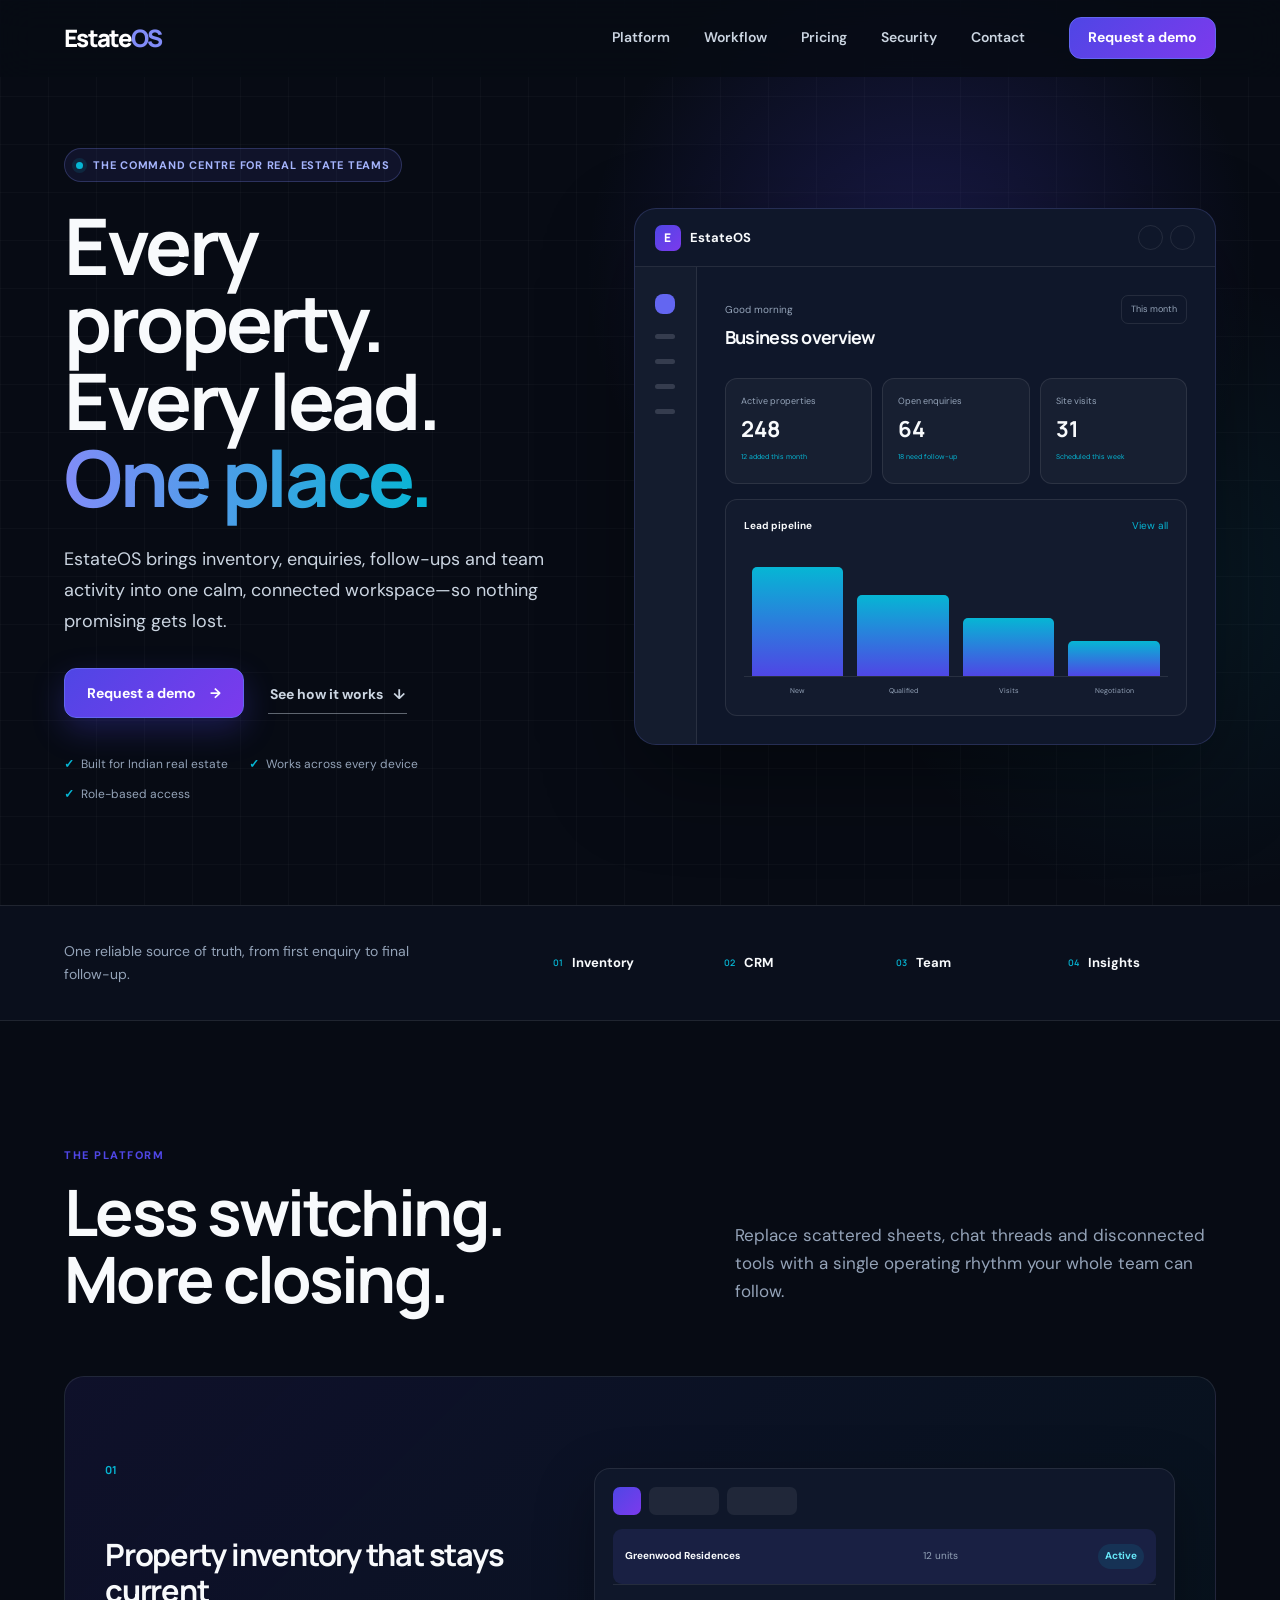
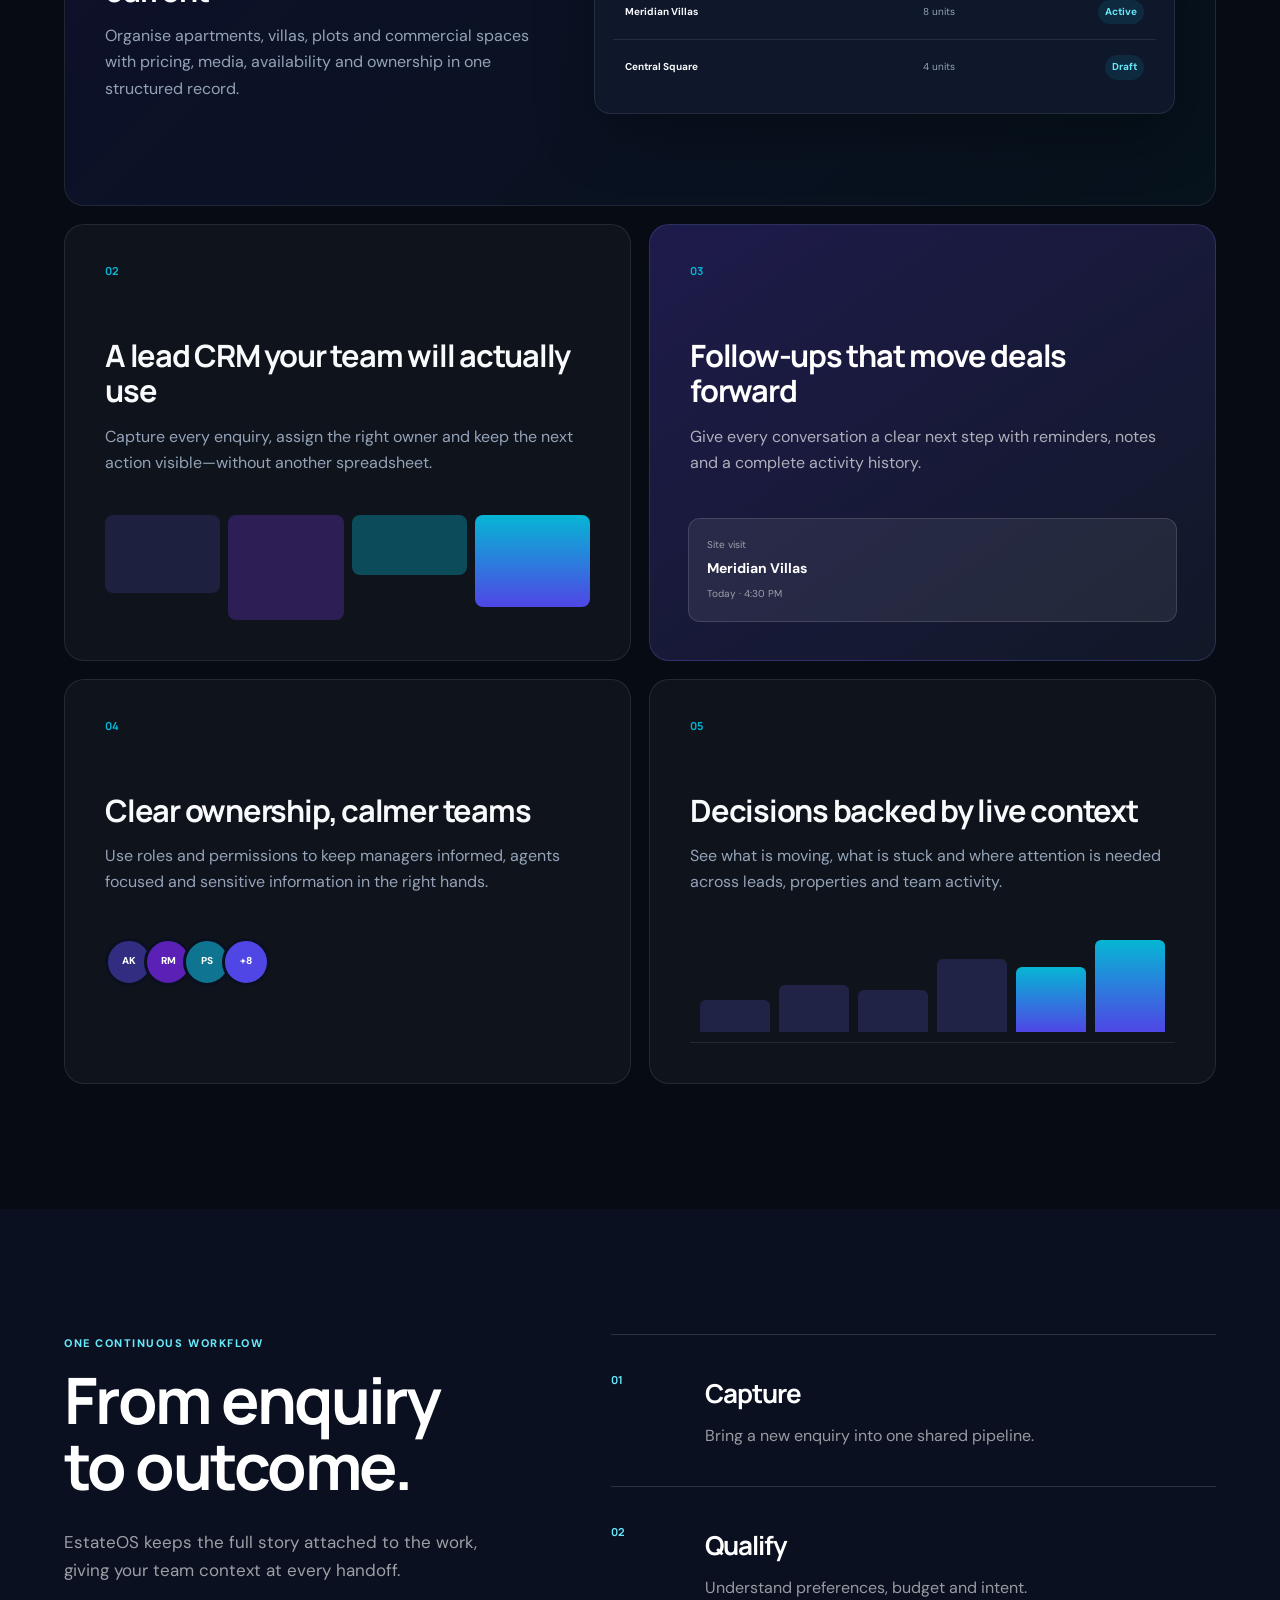
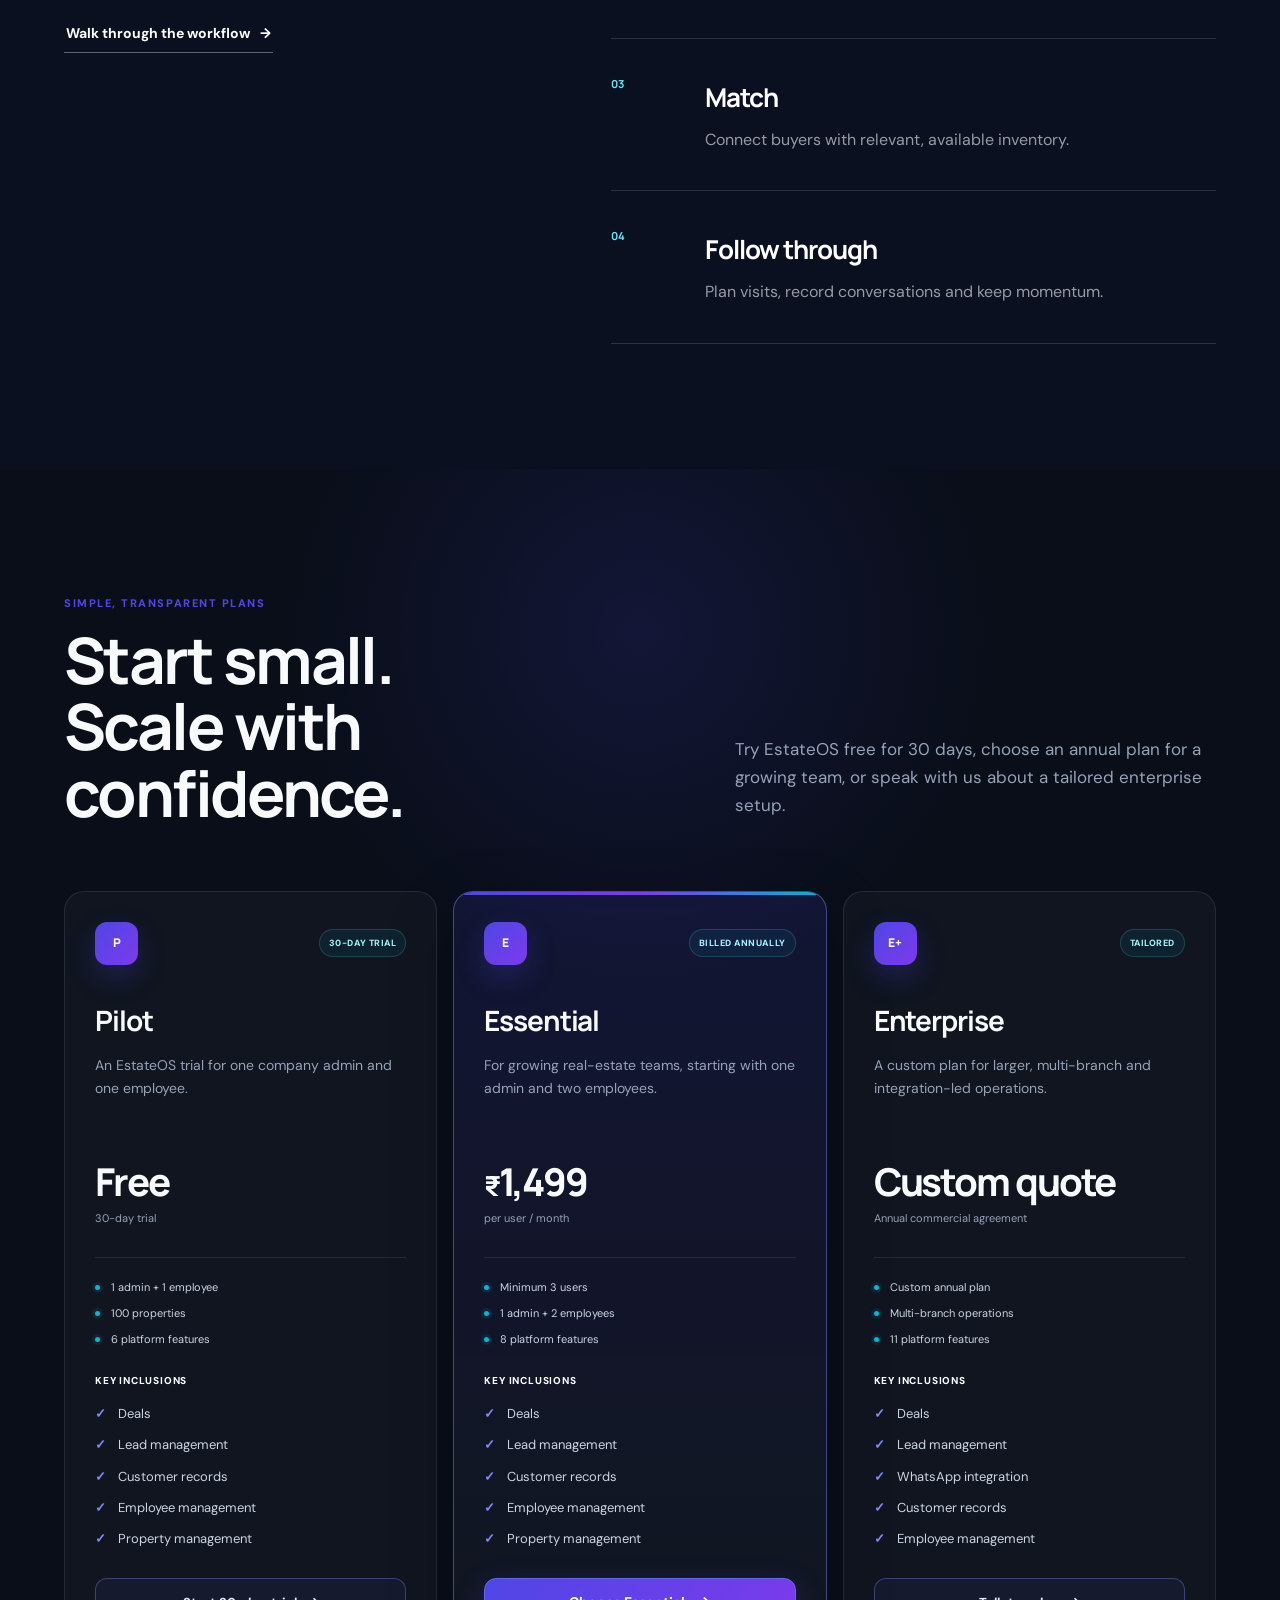
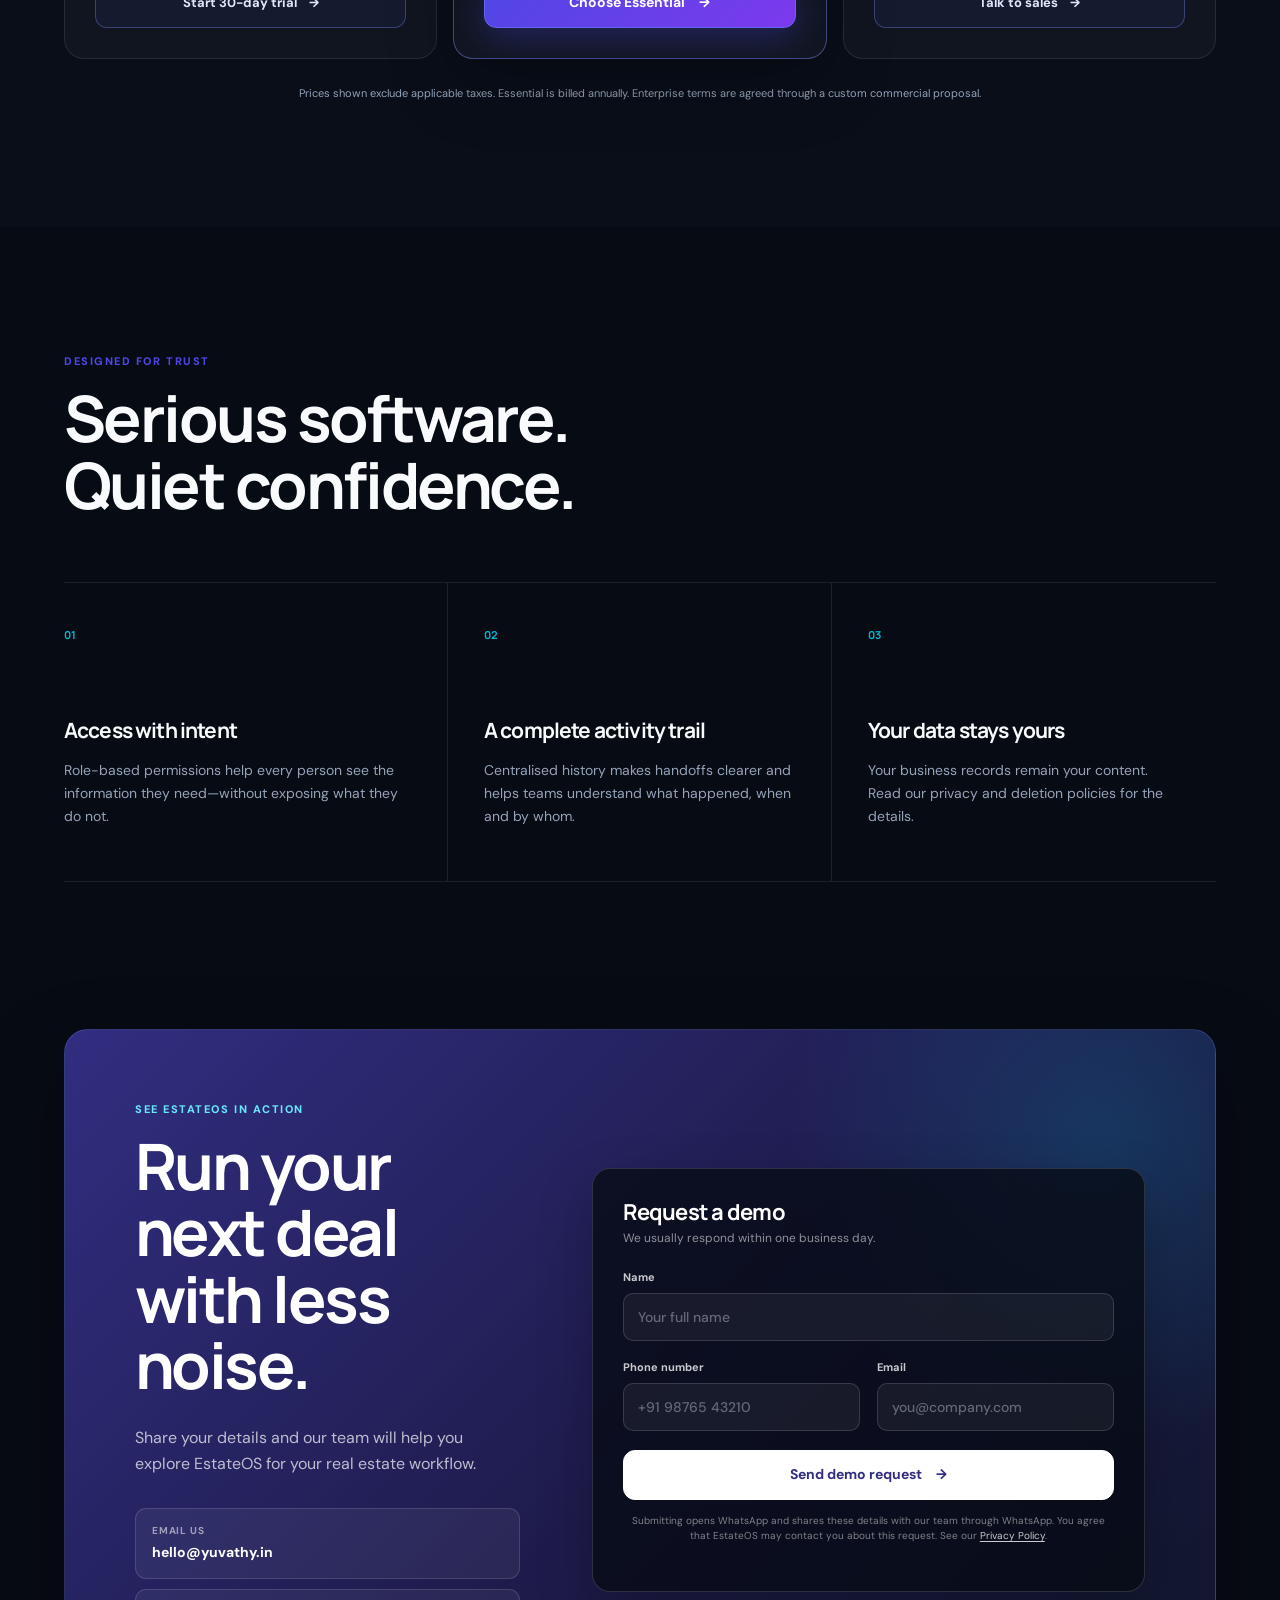
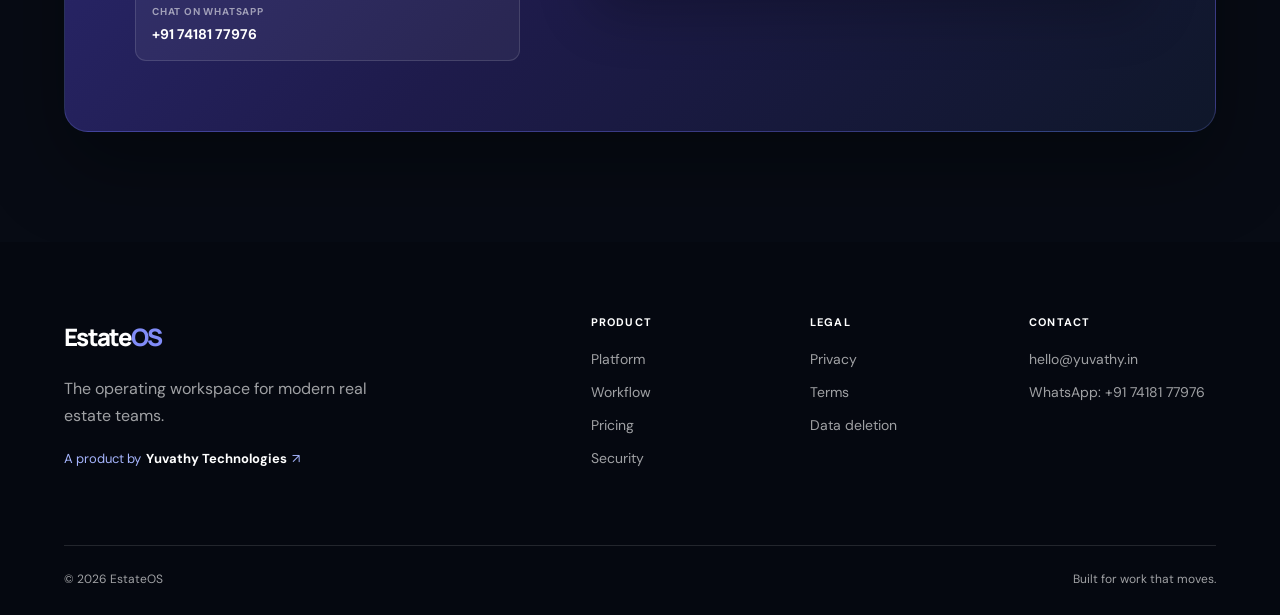
==== index.html @ 5b7758c4 "Simplify Essential plan pricing" ====
<!doctype html>
<html lang="en-IN">
<head>
    <meta charset="utf-8">
    <meta name="viewport" content="width=device-width, initial-scale=1">
    <title>EstateOS — Real Estate CRM &amp; Property Management Software</title>
    <meta name="description" content="Run property inventory, leads, follow-ups and your real estate team from one focused workspace with EstateOS.">
    <meta name="robots" content="index, follow, max-image-preview:large">
    <meta name="theme-color" content="#070b14">
    <link rel="canonical" href="https://estateos.yuvathy.in/">
    <link rel="icon" href="/favicon.svg" type="image/svg+xml">
    <link rel="manifest" href="/site.webmanifest">
    <meta property="og:type" content="website">
    <meta property="og:site_name" content="EstateOS">
    <meta property="og:title" content="EstateOS — Every property. Every lead. One place.">
    <meta property="og:description" content="A focused operating workspace for modern real estate teams.">
    <meta property="og:url" content="https://estateos.yuvathy.in/">
    <meta property="og:image" content="https://estateos.yuvathy.in/og.png">
    <meta property="og:image:width" content="1200">
    <meta property="og:image:height" content="630">
    <meta property="og:image:alt" content="EstateOS — Every property. Every lead. One place.">
    <meta name="twitter:card" content="summary_large_image">
    <meta name="twitter:title" content="EstateOS — Every property. Every lead. One place.">
    <meta name="twitter:description" content="A focused operating workspace for modern real estate teams.">
    <meta name="twitter:image" content="https://estateos.yuvathy.in/og.png">
    <link rel="stylesheet" href="/style.css">
    <link rel="stylesheet" href="/responsive.css">
    <link rel="preconnect" href="https://fonts.googleapis.com">
    <link rel="preconnect" href="https://fonts.gstatic.com" crossorigin>
    <link href="https://fonts.googleapis.com/css2?family=DM+Sans:wght@400;500;600;700&amp;family=Manrope:wght@500;600;700;800&amp;display=swap" rel="stylesheet">
    <script type="application/ld+json">
    {
        "@context": "https://schema.org",
        "@type": "SoftwareApplication",
        "name": "EstateOS",
        "applicationCategory": "BusinessApplication",
        "operatingSystem": "Web",
        "url": "https://estateos.yuvathy.in/",
        "description": "Real estate CRM and property management software for inventory, leads, follow-ups and team operations.",
        "provider": {
            "@type": "Organization",
            "name": "Yuvathy Technologies",
            "url": "https://yuvathy.in/",
            "email": "hello@yuvathy.in",
            "telephone": "+91-74181-77976"
        },
        "offers": [
            {
                "@type": "Offer",
                "name": "Pilot",
                "price": "0",
                "priceCurrency": "INR",
                "description": "Free 30-day EstateOS trial for one company admin and one employee."
            },
            {
                "@type": "Offer",
                "name": "Essential",
                "price": "1499",
                "priceCurrency": "INR",
                "description": "Per user per month, minimum three users, billed annually."
            },
            {
                "@type": "Offer",
                "name": "Enterprise",
                "description": "Custom annual commercial plan for larger and multi-branch real estate operations."
            }
        ]
    }
    </script>
</head>
<body>
    <a class="skip-link" href="#main">Skip to content</a>
    <header class="site-header" id="site-header">
        <div class="container nav-wrap">
            <a href="/" class="logo" aria-label="EstateOS home">Estate<span>OS</span></a>
            <nav class="main-nav" id="main-nav" aria-label="Primary navigation">
                <a href="#platform">Platform</a>
                <a href="#workflow">Workflow</a>
                <a href="#pricing">Pricing</a>
                <a href="#security">Security</a>
                <a href="#contact">Contact</a>
            </nav>
            <a href="#contact" class="button button-small nav-cta">Request a demo</a>
            <button class="menu-button" id="menu-button" type="button" aria-controls="main-nav" aria-expanded="false"><span>Menu</span><i aria-hidden="true"></i></button>
        </div>
    </header>

    <main id="main">
        <section class="hero" aria-labelledby="hero-title">
            <div class="container hero-grid">
                <div class="hero-copy reveal">
                    <p class="eyebrow"><span></span>The command centre for real estate teams</p>
                    <h1 id="hero-title">Every property.<br>Every lead. <em>One place.</em></h1>
                    <p class="hero-intro">EstateOS brings inventory, enquiries, follow-ups and team activity into one calm, connected workspace—so nothing promising gets lost.</p>
                    <div class="hero-actions">
                        <a href="#contact" class="button">Request a demo <span aria-hidden="true">&rarr;</span></a>
                        <a href="#platform" class="quiet-link">See how it works <span aria-hidden="true">&darr;</span></a>
                    </div>
                    <div class="trust-row" aria-label="Product benefits">
                        <span>Built for Indian real estate</span>
                        <span>Works across every device</span>
                        <span>Role-based access</span>
                    </div>
                </div>

                <div class="product-window reveal" aria-label="EstateOS dashboard preview">
                    <div class="window-top">
                        <div class="window-brand"><span class="brand-mark">E</span><strong>EstateOS</strong></div>
                        <div class="window-tools" aria-hidden="true"><span></span><span></span></div>
                    </div>
                    <div class="window-shell">
                        <aside class="window-nav" aria-hidden="true"><i class="active"></i><i></i><i></i><i></i><i></i></aside>
                        <div class="window-main">
                            <div class="window-heading"><div><small>Good morning</small><h2>Business overview</h2></div><span class="date-chip">This month</span></div>
                            <div class="metric-grid">
                                <article><span>Active properties</span><strong>248</strong><small>12 added this month</small></article>
                                <article><span>Open enquiries</span><strong>64</strong><small>18 need follow-up</small></article>
                                <article><span>Site visits</span><strong>31</strong><small>Scheduled this week</small></article>
                            </div>
                            <div class="pipeline-card">
                                <div class="pipeline-head"><strong>Lead pipeline</strong><span>View all</span></div>
                                <div class="pipeline-bars" aria-label="Illustrative pipeline chart"><i style="--bar:86%"></i><i style="--bar:64%"></i><i style="--bar:46%"></i><i style="--bar:28%"></i></div>
                                <div class="pipeline-labels"><span>New</span><span>Qualified</span><span>Visits</span><span>Negotiation</span></div>
                            </div>
                        </div>
                    </div>
                </div>
            </div>
        </section>

        <section class="value-strip" aria-label="EstateOS overview">
            <div class="container value-grid">
                <p>One reliable source of truth, from first enquiry to final follow-up.</p>
                <div><span>01</span>Inventory</div><div><span>02</span>CRM</div><div><span>03</span>Team</div><div><span>04</span>Insights</div>
            </div>
        </section>

        <section class="section platform" id="platform" aria-labelledby="platform-title">
            <div class="container">
                <div class="section-heading reveal">
                    <div><p class="kicker">The platform</p><h2 id="platform-title">Less switching.<br>More closing.</h2></div>
                    <p>Replace scattered sheets, chat threads and disconnected tools with a single operating rhythm your whole team can follow.</p>
                </div>
                <div class="feature-grid">
                    <article class="feature feature-wide reveal">
                        <div><span class="feature-number">01</span><h3>Property inventory that stays current</h3><p>Organise apartments, villas, plots and commercial spaces with pricing, media, availability and ownership in one structured record.</p></div>
                        <div class="inventory-preview" aria-hidden="true">
                            <div class="inventory-toolbar"><i></i><span></span><span></span></div>
                            <div class="property-row active"><b>Greenwood Residences</b><span>12 units</span><em>Active</em></div>
                            <div class="property-row"><b>Meridian Villas</b><span>8 units</span><em>Active</em></div>
                            <div class="property-row"><b>Central Square</b><span>4 units</span><em>Draft</em></div>
                        </div>
                    </article>
                    <article class="feature reveal"><span class="feature-number">02</span><h3>A lead CRM your team will actually use</h3><p>Capture every enquiry, assign the right owner and keep the next action visible—without another spreadsheet.</p><div class="mini-pipeline" aria-hidden="true"><i></i><i></i><i></i><i></i></div></article>
                    <article class="feature feature-dark reveal"><span class="feature-number">03</span><h3>Follow-ups that move deals forward</h3><p>Give every conversation a clear next step with reminders, notes and a complete activity history.</p><div class="followup-card" aria-hidden="true"><span>Site visit</span><strong>Meridian Villas</strong><small>Today · 4:30 PM</small></div></article>
                    <article class="feature reveal"><span class="feature-number">04</span><h3>Clear ownership, calmer teams</h3><p>Use roles and permissions to keep managers informed, agents focused and sensitive information in the right hands.</p><div class="team-stack" aria-hidden="true"><i>AK</i><i>RM</i><i>PS</i><span>+8</span></div></article>
                    <article class="feature reveal"><span class="feature-number">05</span><h3>Decisions backed by live context</h3><p>See what is moving, what is stuck and where attention is needed across leads, properties and team activity.</p><div class="sparkline" aria-hidden="true"><span style="--h:30%"></span><span style="--h:45%"></span><span style="--h:40%"></span><span style="--h:70%"></span><span style="--h:62%"></span><span style="--h:88%"></span></div></article>
                </div>
            </div>
        </section>

        <section class="section workflow" id="workflow" aria-labelledby="workflow-title">
            <div class="container workflow-grid">
                <div class="workflow-copy reveal"><p class="kicker kicker-light">One continuous workflow</p><h2 id="workflow-title">From enquiry<br>to outcome.</h2><p>EstateOS keeps the full story attached to the work, giving your team context at every handoff.</p><a href="#contact" class="quiet-link quiet-link-light">Walk through the workflow <span aria-hidden="true">&rarr;</span></a></div>
                <ol class="workflow-list">
                    <li class="reveal"><span>01</span><div><h3>Capture</h3><p>Bring a new enquiry into one shared pipeline.</p></div></li>
                    <li class="reveal"><span>02</span><div><h3>Qualify</h3><p>Understand preferences, budget and intent.</p></div></li>
                    <li class="reveal"><span>03</span><div><h3>Match</h3><p>Connect buyers with relevant, available inventory.</p></div></li>
                    <li class="reveal"><span>04</span><div><h3>Follow through</h3><p>Plan visits, record conversations and keep momentum.</p></div></li>
                </ol>
            </div>
        </section>

        <section class="section pricing" id="pricing" aria-labelledby="pricing-title">
            <div class="container">
                <div class="section-heading reveal">
                    <div><p class="kicker">Simple, transparent plans</p><h2 id="pricing-title">Start small.<br>Scale with confidence.</h2></div>
                    <p>Try EstateOS free for 30 days, choose an annual plan for a growing team, or speak with us about a tailored enterprise setup.</p>
                </div>
                <div class="pricing-grid">
                    <article class="pricing-card reveal">
                        <div class="plan-topline"><span class="plan-icon" aria-hidden="true">P</span><span class="plan-status">30-day trial</span></div>
                        <h3>Pilot</h3>
                        <p class="plan-description">An EstateOS trial for one company admin and one employee.</p>
                        <div class="plan-price"><strong>Free</strong><span>30-day trial</span></div>
                        <div class="plan-summary"><span>1 admin + 1 employee</span><span>100 properties</span><span>6 platform features</span></div>
                        <div class="plan-includes"><span>Key inclusions</span><ul><li>Deals</li><li>Lead management</li><li>Customer records</li><li>Employee management</li><li>Property management</li></ul></div>
                        <a class="pricing-button plan-cta" href="#contact" data-plan="Pilot">Start 30-day trial <span aria-hidden="true">&rarr;</span></a>
                    </article>

                    <article class="pricing-card pricing-card-featured reveal">
                        <div class="plan-topline"><span class="plan-icon" aria-hidden="true">E</span><span class="plan-status">Billed annually</span></div>
                        <h3>Essential</h3>
                        <p class="plan-description">For growing real-estate teams, starting with one admin and two employees.</p>
                        <div class="plan-price"><strong><small>&#8377;</small>1,499</strong><span>per user / month</span></div>
                        <div class="plan-summary"><span>Minimum 3 users</span><span>1 admin + 2 employees</span><span>8 platform features</span></div>
                        <div class="plan-includes"><span>Key inclusions</span><ul><li>Deals</li><li>Lead management</li><li>Customer records</li><li>Employee management</li><li>Property management</li></ul></div>
                        <a class="button plan-cta" href="#contact" data-plan="Essential">Choose Essential <span aria-hidden="true">&rarr;</span></a>
                    </article>

                    <article class="pricing-card reveal">
                        <div class="plan-topline"><span class="plan-icon" aria-hidden="true">E+</span><span class="plan-status">Tailored</span></div>
                        <h3>Enterprise</h3>
                        <p class="plan-description">A custom plan for larger, multi-branch and integration-led operations.</p>
                        <div class="plan-price"><strong>Custom quote</strong><span>Annual commercial agreement</span></div>
                        <div class="plan-summary"><span>Custom annual plan</span><span>Multi-branch operations</span><span>11 platform features</span></div>
                        <div class="plan-includes"><span>Key inclusions</span><ul><li>Deals</li><li>Lead management</li><li>WhatsApp integration</li><li>Customer records</li><li>Employee management</li></ul></div>
                        <a class="pricing-button plan-cta" href="#contact" data-plan="Enterprise">Talk to sales <span aria-hidden="true">&rarr;</span></a>
                    </article>
                </div>
                <p class="pricing-footnote reveal">Prices shown exclude applicable taxes. Essential is billed annually. Enterprise terms are agreed through a custom commercial proposal.</p>
            </div>
        </section>

        <section class="section principles" id="security" aria-labelledby="principles-title">
            <div class="container">
                <div class="section-heading compact reveal"><div><p class="kicker">Designed for trust</p><h2 id="principles-title">Serious software.<br>Quiet confidence.</h2></div></div>
                <div class="principle-grid">
                    <article class="reveal"><span class="line-icon">01</span><h3>Access with intent</h3><p>Role-based permissions help every person see the information they need—without exposing what they do not.</p></article>
                    <article class="reveal"><span class="line-icon">02</span><h3>A complete activity trail</h3><p>Centralised history makes handoffs clearer and helps teams understand what happened, when and by whom.</p></article>
                    <article class="reveal"><span class="line-icon">03</span><h3>Your data stays yours</h3><p>Your business records remain your content. Read our privacy and deletion policies for the details.</p></article>
                </div>
            </div>
        </section>

        <section class="contact" id="contact" aria-labelledby="contact-title">
            <div class="container contact-card reveal">
                <div class="contact-intro">
                    <p class="kicker kicker-light">See EstateOS in action</p>
                    <h2 id="contact-title">Run your next deal<br>with less noise.</h2>
                    <p>Share your details and our team will help you explore EstateOS for your real estate workflow.</p>
                    <div class="contact-channels" aria-label="Direct contact options">
                        <a class="contact-channel" href="mailto:hello@yuvathy.in?subject=EstateOS%20enquiry">
                            <span>Email us</span><strong>hello@yuvathy.in</strong>
                        </a>
                        <a class="contact-channel" href="https://wa.me/917418177976?text=Hi%20EstateOS%20team%2C%20I%27d%20like%20to%20know%20more%20about%20EstateOS." target="_blank" rel="noopener noreferrer">
                            <span>Chat on WhatsApp</span><strong>+91 74181 77976</strong>
                        </a>
                    </div>
                </div>
                <form class="demo-form" id="demo-form" action="https://wa.me/917418177976" method="get" target="_blank">
                    <input type="hidden" name="text" id="whatsapp-message" value="">
                    <input type="hidden" id="demo-plan" value="General enquiry">
                    <div class="form-heading"><span id="demo-form-title">Request a demo</span><p>We usually respond within one business day.</p></div>
                    <div class="form-field form-field-full">
                        <label for="demo-name">Name</label>
                        <input id="demo-name" type="text" autocomplete="name" placeholder="Your full name" required maxlength="80">
                    </div>
                    <div class="form-field">
                        <label for="demo-phone">Phone number</label>
                        <input id="demo-phone" type="tel" autocomplete="tel" inputmode="tel" placeholder="+91 98765 43210" pattern="[0-9+() -]{7,18}" required>
                    </div>
                    <div class="form-field">
                        <label for="demo-email">Email</label>
                        <input id="demo-email" type="email" autocomplete="email" inputmode="email" placeholder="you@company.com" required maxlength="120">
                    </div>
                    <button class="button button-light form-submit" type="submit">Send demo request <span aria-hidden="true">&rarr;</span></button>
                    <p class="form-privacy">Submitting opens WhatsApp and shares these details with our team through WhatsApp. You agree that EstateOS may contact you about this request. See our <a href="/privacy/">Privacy Policy</a>.</p>
                    <p class="form-status" id="form-status" aria-live="polite"></p>
                </form>
            </div>
        </section>
    </main>

    <footer class="site-footer">
        <div class="container footer-top">
            <div>
                <a href="/" class="logo logo-light" aria-label="EstateOS home">Estate<span>OS</span></a>
                <p>The operating workspace for modern real estate teams.</p>
                <a class="footer-company" href="https://yuvathy.in/" target="_blank" rel="noopener noreferrer">A product by <strong>Yuvathy Technologies</strong> <span aria-hidden="true">&nearr;</span></a>
            </div>
            <div class="footer-links">
                <div><h2>Product</h2><a href="#platform">Platform</a><a href="#workflow">Workflow</a><a href="#pricing">Pricing</a><a href="#security">Security</a></div>
                <div><h2>Legal</h2><a href="/privacy/">Privacy</a><a href="/terms/">Terms</a><a href="/data-deletion/">Data deletion</a></div>
                <div><h2>Contact</h2><a href="mailto:hello@yuvathy.in">hello@yuvathy.in</a><a href="https://wa.me/917418177976?text=Hi%20EstateOS%20team%2C%20I%27d%20like%20to%20know%20more%20about%20EstateOS." target="_blank" rel="noopener noreferrer">WhatsApp: +91 74181 77976</a></div>
            </div>
        </div>
        <div class="container footer-bottom"><span>&copy; <span id="year">2026</span> EstateOS</span><span>Built for work that moves.</span></div>
    </footer>
    <script src="/main.js" defer></script>
</body>
</html>
---- style.css ----
:root {
    --ink: #f8fafc;
    --ink-soft: #cbd5e1;
    --muted: #94a3b8;
    --green: #4f46e5;
    --green-deep: #3730a3;
    --gold: #06b6d4;
    --cream: #0b1020;
    --paper: #070b14;
    --line: rgba(255, 255, 255, .09);
    --white: #ffffff;
    --radius: 20px;
    --shadow: 0 34px 90px rgba(0, 0, 0, .35);
}

*, *::before, *::after { box-sizing: border-box; }
html { scroll-behavior: smooth; }
body { margin: 0; overflow-x: hidden; background: var(--paper); color: var(--ink); font-family: "DM Sans", sans-serif; font-size: 16px; line-height: 1.65; -webkit-font-smoothing: antialiased; }
body.menu-open { overflow: hidden; }
h1, h2, h3, p { margin-top: 0; }
h1, h2, h3, .logo { font-family: "Manrope", sans-serif; letter-spacing: -.04em; }
a { color: inherit; text-decoration: none; }
button { color: inherit; font: inherit; }
.container { width: min(90%, 1240px); margin-inline: auto; }
.skip-link { position: fixed; top: 12px; left: 12px; z-index: 100; padding: 10px 14px; border-radius: 8px; background: var(--ink); color: white; transform: translateY(-160%); }
.skip-link:focus { transform: translateY(0); }
:focus-visible { outline: 3px solid rgba(6, 182, 212, .42); outline-offset: 4px; }

.site-header { position: fixed; inset: 0 0 auto; z-index: 50; border-bottom: 1px solid transparent; background: rgba(7, 11, 20, .82); backdrop-filter: blur(18px); transition: border-color .25s, box-shadow .25s; }
.site-header.scrolled { border-color: var(--line); box-shadow: 0 12px 30px rgba(0, 0, 0, .18); }
.nav-wrap { height: 76px; display: flex; align-items: center; gap: 44px; }
.logo { color: white; font-size: 24px; font-weight: 800; letter-spacing: -.07em; }
.logo span { color: #818cf8; }
.main-nav { display: flex; align-items: center; gap: 34px; margin-left: auto; }
.main-nav a { position: relative; color: var(--ink-soft); font-size: 14px; font-weight: 600; }
.main-nav a::after { content: ""; position: absolute; right: 0; bottom: -7px; left: 0; height: 1px; background: var(--green); transform: scaleX(0); transform-origin: right; transition: transform .25s; }
.main-nav a:hover::after { transform: scaleX(1); transform-origin: left; }
.button { display: inline-flex; align-items: center; justify-content: center; gap: 14px; min-height: 50px; padding: 0 22px; border: 1px solid #6366f1; border-radius: 12px; background: linear-gradient(135deg, #4f46e5, #7c3aed); color: var(--white); font-size: 14px; font-weight: 700; box-shadow: 0 12px 32px rgba(79, 70, 229, .28); transition: background .25s, border-color .25s, transform .25s, box-shadow .25s; }
.button:hover { border-color: #818cf8; background: linear-gradient(135deg, #4338ca, #6d28d9); box-shadow: 0 16px 38px rgba(79, 70, 229, .36); transform: translateY(-2px); }
.button-small { min-height: 42px; padding-inline: 18px; box-shadow: none; }
.menu-button { display: none; align-items: center; gap: 10px; padding: 8px 0; border: 0; background: transparent; font-size: 13px; font-weight: 700; }
.menu-button i, .menu-button i::after { display: block; width: 16px; height: 1px; background: currentColor; transition: transform .25s; }
.menu-button i { position: relative; }
.menu-button i::after { content: ""; position: absolute; top: 5px; }
.menu-button[aria-expanded="true"] i { transform: rotate(45deg); }
.menu-button[aria-expanded="true"] i::after { top: 0; transform: rotate(-90deg); }

.hero { min-height: 800px; display: flex; align-items: center; padding: 148px 0 100px; background: radial-gradient(circle at 72% 30%, rgba(79,70,229,.25), transparent 30%), radial-gradient(circle at 92% 65%, rgba(6,182,212,.08), transparent 24%), linear-gradient(rgba(255,255,255,.025) 1px, transparent 1px), linear-gradient(90deg, rgba(255,255,255,.025) 1px, transparent 1px), var(--paper); background-size: auto, auto, 48px 48px, 48px 48px, auto; }
.hero-grid { display: grid; grid-template-columns: .92fr 1.08fr; align-items: center; gap: 74px; }
.eyebrow { display: inline-flex; align-items: center; gap: 10px; margin-bottom: 25px; padding: 7px 11px; border: 1px solid rgba(129,140,248,.25); border-radius: 999px; background: rgba(99,102,241,.1); color: #a5b4fc; font-size: 11px; font-weight: 700; letter-spacing: .07em; text-transform: uppercase; }
.eyebrow span { width: 7px; height: 7px; border-radius: 50%; background: var(--gold); box-shadow: 0 0 0 4px rgba(6, 182, 212, .12); }
.hero h1 { max-width: 680px; margin-bottom: 28px; font-size: clamp(3.75rem, 6.1vw, 5.8rem); font-weight: 700; line-height: .99; }
.hero h1 em { background: linear-gradient(90deg, #818cf8, #06b6d4); -webkit-background-clip: text; background-clip: text; color: transparent; font-style: normal; }
.hero-intro { max-width: 590px; margin-bottom: 32px; color: var(--ink-soft); font-size: 18px; line-height: 1.7; }
.hero-actions { display: flex; align-items: center; gap: 24px; margin-bottom: 37px; }
.quiet-link { display: inline-flex; align-items: center; gap: 10px; padding: 10px 2px 7px; border-bottom: 1px solid rgba(203,213,225,.45); color: var(--ink-soft); font-size: 14px; font-weight: 700; transition: color .2s, border-color .2s; }
.quiet-link:hover { border-color: var(--gold); color: white; }
.trust-row { display: flex; flex-wrap: wrap; gap: 10px 21px; color: var(--muted); font-size: 12px; }
.trust-row span::before { content: "\2713"; margin-right: 7px; color: var(--gold); font-weight: 800; }

.product-window { position: relative; overflow: hidden; border: 1px solid rgba(129,140,248,.2); border-radius: 22px; background: #0f172a; box-shadow: var(--shadow); transform: perspective(1200px) rotateY(-2deg) rotateX(1deg); }
.product-window::after { content: ""; position: absolute; inset: 14px -18px -22px 18px; z-index: -1; border: 1px solid rgba(6,182,212,.24); border-radius: 22px; }
.window-top { height: 58px; display: flex; align-items: center; justify-content: space-between; padding: 0 20px; border-bottom: 1px solid var(--line); }
.window-brand { display: flex; align-items: center; gap: 9px; font-size: 13px; }
.brand-mark { width: 26px; height: 26px; display: grid; place-items: center; border-radius: 7px; background: linear-gradient(135deg, #4f46e5, #7c3aed); color: white; font: 800 12px/1 "Manrope", sans-serif; }
.window-tools { display: flex; gap: 7px; }
.window-tools span { width: 25px; height: 25px; border: 1px solid var(--line); border-radius: 50%; }
.window-shell { min-height: 430px; display: flex; }
.window-nav { width: 62px; display: flex; flex-direction: column; align-items: center; gap: 20px; padding: 27px 0; border-right: 1px solid var(--line); background: rgba(255,255,255,.02); }
.window-nav i { width: 20px; height: 5px; border-radius: 8px; background: rgba(203,213,225,.18); }
.window-nav i.active { height: 20px; background: #6366f1; }
.window-main { min-width: 0; flex: 1; padding: 28px; }
.window-heading { display: flex; align-items: flex-start; justify-content: space-between; margin-bottom: 25px; }
.window-heading small { color: var(--muted); font-size: 10px; }
.window-heading h2 { margin: 2px 0 0; font-size: 18px; }
.date-chip { padding: 6px 9px; border: 1px solid var(--line); border-radius: 7px; color: var(--muted); font-size: 9px; }
.metric-grid { display: grid; grid-template-columns: repeat(3, 1fr); gap: 10px; }
.metric-grid article { padding: 15px; border: 1px solid var(--line); border-radius: 12px; background: rgba(255,255,255,.035); }
.metric-grid article > span { display: block; margin-bottom: 8px; color: var(--muted); font-size: 9px; }
.metric-grid strong { display: block; font: 700 22px/1.1 "Manrope", sans-serif; }
.metric-grid small { color: var(--gold); font-size: 7px; }
.pipeline-card { margin-top: 15px; padding: 18px; border: 1px solid var(--line); border-radius: 12px; background: rgba(255,255,255,.02); }
.pipeline-head { display: flex; justify-content: space-between; font-size: 10px; }
.pipeline-head span { color: var(--gold); }
.pipeline-bars { height: 128px; display: flex; align-items: flex-end; gap: 14px; margin-top: 15px; padding: 0 8px; border-bottom: 1px solid var(--line); }
.pipeline-bars i { width: 25%; height: var(--bar); border-radius: 5px 5px 0 0; background: linear-gradient(180deg, #06b6d4, #4f46e5); }
.pipeline-labels { display: grid; grid-template-columns: repeat(4, 1fr); gap: 14px; padding: 8px 8px 0; color: var(--muted); font-size: 7px; text-align: center; }

.value-strip { padding: 34px 0; border-block: 1px solid var(--line); background: #0a0f1c; }
.value-grid { display: grid; grid-template-columns: 2.2fr repeat(4, .7fr); align-items: center; gap: 24px; }
.value-grid p { max-width: 380px; margin: 0; color: var(--muted); font-size: 14px; }
.value-grid div { display: flex; align-items: center; gap: 9px; font-size: 13px; font-weight: 700; }
.value-grid div span { color: var(--gold); font: 600 9px/1 "Manrope", sans-serif; }

.section { padding: 125px 0; }
.platform { background: var(--paper); }
.section-heading { display: grid; grid-template-columns: 1fr .8fr; align-items: end; gap: 70px; margin-bottom: 64px; }
.section-heading.compact { grid-template-columns: 1fr; }
.section-heading h2, .workflow-copy h2, .contact-card h2, .legal-hero h1 { margin: 0; font-size: clamp(2.8rem, 5vw, 4.7rem); font-weight: 700; line-height: 1.04; }
.section-heading > p { max-width: 500px; margin: 0 0 7px; color: var(--muted); font-size: 17px; }
.kicker { margin-bottom: 15px; color: var(--green); font-size: 11px; font-weight: 800; letter-spacing: .14em; text-transform: uppercase; }
.feature-grid { display: grid; grid-template-columns: repeat(2, 1fr); gap: 18px; }
.feature { position: relative; min-height: 390px; overflow: hidden; padding: 40px; border: 1px solid var(--line); border-radius: var(--radius); background: rgba(255,255,255,.035); }
.feature-wide { display: grid; grid-column: 1 / -1; grid-template-columns: .85fr 1.15fr; align-items: center; gap: 60px; min-height: 430px; background: linear-gradient(135deg, rgba(79,70,229,.11), rgba(6,182,212,.045)); }
.feature-number { display: block; margin-bottom: 62px; color: var(--gold); font: 700 11px/1 "Manrope", sans-serif; }
.feature h3 { max-width: 510px; margin-bottom: 15px; font-size: clamp(1.55rem, 2.4vw, 2.25rem); line-height: 1.15; }
.feature p { max-width: 500px; color: var(--muted); }
.feature-dark { border-color: rgba(129,140,248,.2); background: linear-gradient(145deg, #1e1b4b, #111827); color: white; }
.feature-dark p { color: rgba(255,255,255,.65); }
.inventory-preview { padding: 18px; border: 1px solid var(--line); border-radius: 16px; background: #0f172a; box-shadow: 0 20px 60px rgba(0,0,0,.3); }
.inventory-toolbar { display: flex; gap: 8px; margin-bottom: 14px; }
.inventory-toolbar i { width: 28px; height: 28px; border-radius: 7px; background: linear-gradient(135deg, #4f46e5, #7c3aed); }
.inventory-toolbar span { width: 70px; height: 28px; border-radius: 7px; background: rgba(255,255,255,.07); }
.property-row { display: grid; grid-template-columns: 1.5fr .6fr .5fr; align-items: center; gap: 8px; padding: 15px 12px; border-top: 1px solid var(--line); font-size: 10px; }
.property-row.active { border: 0; border-radius: 9px; background: rgba(99,102,241,.12); }
.property-row span { color: var(--muted); }
.property-row em { justify-self: end; padding: 4px 7px; border-radius: 20px; background: rgba(6,182,212,.12); color: #67e8f9; font-style: normal; font-weight: 700; }
.mini-pipeline { display: grid; grid-template-columns: repeat(4, 1fr); gap: 8px; margin-top: 38px; }
.mini-pipeline i { height: 78px; border-radius: 8px; background: rgba(99,102,241,.16); }
.mini-pipeline i:nth-child(2) { height: 105px; background: rgba(124,58,237,.28); }
.mini-pipeline i:nth-child(3) { height: 60px; background: rgba(6,182,212,.34); }
.mini-pipeline i:nth-child(4) { height: 92px; background: linear-gradient(180deg, #06b6d4, #4f46e5); }
.followup-card { position: absolute; right: 38px; bottom: 38px; left: 38px; display: grid; padding: 18px; border: 1px solid rgba(255,255,255,.13); border-radius: 12px; background: rgba(255,255,255,.07); }
.followup-card span, .followup-card small { color: rgba(255,255,255,.55); font-size: 10px; }
.followup-card strong { margin: 3px 0 6px; font-size: 14px; }
.team-stack { display: flex; margin-top: 42px; }
.team-stack i, .team-stack span { width: 48px; height: 48px; display: grid; place-items: center; margin-right: -9px; border: 3px solid #0b1020; border-radius: 50%; background: #312e81; color: white; font-size: 10px; font-style: normal; font-weight: 800; }
.team-stack i:nth-child(2) { background: #5b21b6; }.team-stack i:nth-child(3) { background: #0e7490; }.team-stack span { background: #4f46e5; color: white; }
.sparkline { height: 115px; display: flex; align-items: flex-end; gap: 9px; margin-top: 32px; padding: 0 10px 10px; border-bottom: 1px solid var(--line); }
.sparkline span { width: 16.66%; height: var(--h); border-radius: 6px 6px 0 0; background: rgba(99,102,241,.2); }
.sparkline span:nth-last-child(-n+2) { background: linear-gradient(180deg, #06b6d4, #4f46e5); }

.workflow { background: #0b1020; color: white; }
.workflow-grid { display: grid; grid-template-columns: .85fr 1.15fr; gap: 100px; }
.kicker-light { color: #67e8f9; }
.workflow-copy { position: sticky; top: 120px; align-self: start; }
.workflow-copy > p:not(.kicker) { max-width: 450px; margin: 28px 0; color: rgba(255,255,255,.6); font-size: 17px; }
.quiet-link-light { border-color: rgba(255,255,255,.35); color: white; }
.workflow-list { margin: 0; padding: 0; list-style: none; }
.workflow-list li { display: grid; grid-template-columns: 70px 1fr; gap: 24px; padding: 37px 0; border-top: 1px solid rgba(255,255,255,.14); }
.workflow-list li:last-child { border-bottom: 1px solid rgba(255,255,255,.14); }
.workflow-list > li > span { color: #67e8f9; font: 700 11px/1.5 "Manrope", sans-serif; }
.workflow-list h3 { margin-bottom: 8px; font-size: 26px; }
.workflow-list p { margin: 0; color: rgba(255,255,255,.58); }

.pricing { position: relative; background: #090e19; }
.pricing::before { content: ""; position: absolute; inset: 0; pointer-events: none; background: radial-gradient(circle at 50% 12%, rgba(79,70,229,.14), transparent 26%); }
.pricing > .container { position: relative; }
.pricing-grid { display: grid; grid-template-columns: repeat(3, minmax(0, 1fr)); align-items: stretch; gap: 16px; }
.pricing-card { position: relative; display: flex; flex-direction: column; min-width: 0; padding: 30px; border: 1px solid var(--line); border-radius: 20px; background: rgba(255,255,255,.03); overflow: hidden; }
.pricing-card-featured { border-color: rgba(129,140,248,.44); background: linear-gradient(180deg, rgba(79,70,229,.13), rgba(255,255,255,.035)); box-shadow: 0 25px 65px rgba(0,0,0,.25); }
.pricing-card-featured::before { content: ""; position: absolute; inset: 0 0 auto; height: 3px; background: linear-gradient(90deg, #4f46e5, #7c3aed, #06b6d4); }
.plan-topline { display: flex; align-items: center; justify-content: space-between; gap: 15px; margin-bottom: 32px; }
.plan-icon { width: 43px; height: 43px; display: grid; place-items: center; border-radius: 12px; background: linear-gradient(135deg, #4f46e5, #7c3aed); color: white; font: 800 12px/1 "Manrope", sans-serif; box-shadow: 0 12px 28px rgba(79,70,229,.25); }
.plan-status { padding: 6px 9px; border: 1px solid rgba(103,232,249,.18); border-radius: 999px; background: rgba(6,182,212,.08); color: #a5f3fc; font-size: 9px; font-weight: 800; letter-spacing: .06em; text-transform: uppercase; }
.pricing-card h3 { margin-bottom: 11px; font-size: 28px; }
.plan-description { min-height: 82px; margin-bottom: 26px; color: var(--muted); font-size: 14px; }
.plan-price { min-height: 96px; display: flex; flex-direction: column; justify-content: flex-start; padding-bottom: 22px; border-bottom: 1px solid var(--line); }
.plan-price strong { font: 750 clamp(2.1rem, 3vw, 3rem)/1.05 "Manrope", sans-serif; letter-spacing: -.055em; }
.plan-price strong small { font-size: .72em; }
.plan-price span { margin-top: 7px; color: var(--muted); font-size: 11px; }
.plan-summary { display: grid; gap: 8px; margin: 20px 0; }
.plan-summary span { position: relative; padding-left: 16px; color: var(--ink-soft); font-size: 11px; }
.plan-summary span::before { content: ""; position: absolute; top: .68em; left: 0; width: 5px; height: 5px; border-radius: 50%; background: #06b6d4; box-shadow: 0 0 0 3px rgba(6,182,212,.09); }
.plan-includes { margin: 5px 0 28px; }
.plan-includes > span { display: block; margin-bottom: 13px; color: white; font-size: 10px; font-weight: 800; letter-spacing: .08em; text-transform: uppercase; }
.plan-includes ul { display: grid; gap: 10px; margin: 0; padding: 0; list-style: none; }
.plan-includes li { position: relative; padding-left: 23px; color: var(--ink-soft); font-size: 13px; }
.plan-includes li::before { content: "\2713"; position: absolute; left: 0; color: #818cf8; font-weight: 800; }
.pricing-button { display: inline-flex; align-items: center; justify-content: center; gap: 12px; min-height: 50px; margin-top: auto; padding: 0 20px; border: 1px solid rgba(129,140,248,.35); border-radius: 12px; background: rgba(99,102,241,.07); color: #e0e7ff; font-size: 13px; font-weight: 700; transition: border-color .2s, background .2s, transform .2s; }
.pricing-button:hover { border-color: #818cf8; background: rgba(99,102,241,.14); transform: translateY(-2px); }
.pricing-card .button { width: 100%; margin-top: auto; }
.pricing-footnote { max-width: 760px; margin: 25px auto 0; color: var(--muted); font-size: 11px; text-align: center; }

.principles { background: var(--paper); }
.principle-grid { display: grid; grid-template-columns: repeat(3, 1fr); border-block: 1px solid var(--line); }
.principle-grid article { min-height: 280px; padding: 38px 36px; border-right: 1px solid var(--line); }
.principle-grid article:first-child { padding-left: 0; }.principle-grid article:last-child { border-right: 0; }
.line-icon { color: var(--gold); font: 700 11px/1 "Manrope", sans-serif; }
.principle-grid h3 { margin: 65px 0 12px; font-size: 21px; }
.principle-grid p { color: var(--muted); font-size: 14px; }

.contact { padding: 22px 0 110px; background: var(--paper); }
.contact-card { display: grid; grid-template-columns: .82fr 1.18fr; align-items: center; gap: 72px; padding: 70px; border: 1px solid rgba(129,140,248,.22); border-radius: 24px; background: radial-gradient(circle at 90% 15%, rgba(6,182,212,.18), transparent 26%), linear-gradient(135deg, #312e81, #1e1b4b 55%, #0f172a); color: white; box-shadow: 0 34px 80px rgba(0,0,0,.35); }
.contact-intro > p:not(.kicker) { max-width: 470px; margin: 26px 0 30px; color: rgba(255,255,255,.7); font-size: 16px; }
.contact-channels { display: grid; gap: 10px; }
.contact-channel { display: grid; gap: 2px; padding: 14px 16px; border: 1px solid rgba(255,255,255,.13); border-radius: 11px; background: rgba(255,255,255,.055); transition: border-color .2s, background .2s, transform .2s; }
.contact-channel:hover { border-color: rgba(103,232,249,.48); background: rgba(255,255,255,.09); transform: translateY(-1px); }
.contact-channel span { color: rgba(255,255,255,.55); font-size: 10px; font-weight: 700; letter-spacing: .08em; text-transform: uppercase; }
.contact-channel strong { font-size: 14px; }
.demo-form { display: grid; grid-template-columns: repeat(2, minmax(0, 1fr)); gap: 17px; padding: 30px; border: 1px solid rgba(255,255,255,.14); border-radius: 18px; background: rgba(7,11,20,.78); box-shadow: 0 22px 55px rgba(0,0,0,.24); }
.form-heading, .form-field-full, .form-submit, .form-privacy, .form-status { grid-column: 1 / -1; }
.form-heading { margin-bottom: 2px; }
.form-heading span { display: block; margin-bottom: 3px; font: 700 22px/1.2 "Manrope", sans-serif; letter-spacing: -.035em; }
.form-heading p { margin: 0; color: rgba(255,255,255,.54); font-size: 12px; }
.form-field { display: grid; gap: 7px; }
.form-field label { color: rgba(255,255,255,.78); font-size: 11px; font-weight: 700; }
.form-field input { width: 100%; min-height: 48px; padding: 0 14px; border: 1px solid rgba(255,255,255,.14); border-radius: 10px; background: rgba(255,255,255,.055); color: white; font: 500 14px/1 "DM Sans", sans-serif; outline: none; transition: border-color .2s, box-shadow .2s, background .2s; }
.form-field input::placeholder { color: rgba(203,213,225,.42); }
.form-field input:hover { background: rgba(255,255,255,.075); }
.form-field input:focus { border-color: #818cf8; box-shadow: 0 0 0 3px rgba(99,102,241,.18); background: rgba(255,255,255,.08); }
.form-field input:user-invalid { border-color: rgba(248,113,113,.75); }
.form-submit { width: 100%; margin-top: 2px; cursor: pointer; }
.form-privacy { margin: -4px 0 0; color: rgba(255,255,255,.48); font-size: 10px; line-height: 1.55; text-align: center; }
.form-privacy a { color: rgba(255,255,255,.78); text-decoration: underline; text-underline-offset: 2px; }
.form-status { min-height: 0; margin: -8px 0 0; color: #67e8f9; font-size: 11px; text-align: center; }
.button-light { border-color: white; background: white; color: #312e81; box-shadow: none; }
.button-light:hover { border-color: #e0e7ff; background: #e0e7ff; color: #312e81; }

.site-footer { padding: 75px 0 25px; background: #050810; color: rgba(255,255,255,.62); }
.footer-top { display: grid; grid-template-columns: 1fr 1.4fr; gap: 80px; padding-bottom: 65px; }
.logo-light { color: white; }
.footer-top > div:first-child p { max-width: 310px; margin-top: 20px; }
.footer-company { display: inline-flex; align-items: center; gap: 5px; color: #a5b4fc; font-size: 13px; transition: color .2s; }
.footer-company strong { color: white; font-weight: 700; }
.footer-company:hover { color: #67e8f9; }
.footer-links { display: grid; grid-template-columns: repeat(3, 1fr); gap: 32px; }
.footer-links h2 { margin-bottom: 20px; color: white; font: 700 11px/1 "DM Sans", sans-serif; letter-spacing: .11em; text-transform: uppercase; }
.footer-links a { display: block; margin-bottom: 10px; font-size: 14px; transition: color .2s; }
.footer-links a:hover { color: white; }
.footer-bottom { display: flex; justify-content: space-between; padding-top: 24px; border-top: 1px solid rgba(255,255,255,.12); font-size: 12px; }
.footer-bottom a { color: rgba(255,255,255,.82); transition: color .2s; }
.footer-bottom a:hover { color: #67e8f9; }

.reveal { opacity: 0; transform: translateY(18px); transition: opacity .65s ease, transform .65s ease; }
.reveal.is-visible { opacity: 1; transform: none; }
@media (prefers-reduced-motion: reduce) { html { scroll-behavior: auto; }.reveal { opacity: 1; transform: none; transition: none; }* { animation: none !important; transition-duration: .01ms !important; } }

/* Legal pages */
.legal-page { background: var(--paper); }
.legal-hero { padding: 165px 0 70px; border-bottom: 1px solid var(--line); background: radial-gradient(circle at 80% 20%, rgba(79,70,229,.2), transparent 28%), linear-gradient(180deg, var(--paper), var(--cream)); }
.legal-hero .container { max-width: 900px; }
.legal-hero h1 { margin-bottom: 20px; }
.legal-hero p { max-width: 700px; margin-bottom: 0; color: var(--muted); font-size: 18px; }
.legal-meta { display: flex; gap: 18px; margin-top: 25px; color: var(--ink-soft); font-size: 12px; }
.legal-layout { width: min(90%, 1100px); display: grid; grid-template-columns: 240px minmax(0, 740px); gap: 85px; margin: 0 auto; padding: 75px 0 120px; }
.legal-toc { position: sticky; top: 110px; align-self: start; padding-left: 18px; border-left: 1px solid var(--line); }
.legal-toc strong { display: block; margin-bottom: 14px; font-size: 11px; letter-spacing: .1em; text-transform: uppercase; }
.legal-toc a { display: block; margin: 8px 0; color: var(--muted); font-size: 13px; }
.legal-toc a:hover { color: var(--green); }
.legal-content section { margin-bottom: 52px; scroll-margin-top: 110px; }
.legal-content h2 { margin-bottom: 15px; font-size: 25px; line-height: 1.25; }
.legal-content h3 { margin: 26px 0 10px; font-size: 18px; }
.legal-content p, .legal-content li { color: var(--ink-soft); }
.legal-content ul, .legal-content ol { padding-left: 22px; }
.legal-content li { margin-bottom: 9px; }
.legal-content a { color: var(--green); text-decoration: underline; text-underline-offset: 3px; }
.legal-note { padding: 20px 22px; border-left: 3px solid var(--gold); background: rgba(99,102,241,.1); }
.deletion-steps { padding: 0 !important; list-style: none; counter-reset: steps; }
.deletion-steps li { position: relative; margin-bottom: 14px; padding: 20px 22px 20px 65px; border: 1px solid var(--line); border-radius: 12px; background: rgba(255,255,255,.035); counter-increment: steps; }
.deletion-steps li::before { content: counter(steps, decimal-leading-zero); position: absolute; top: 24px; left: 22px; color: var(--gold); font: 700 11px/1 "Manrope", sans-serif; }
---- responsive.css ----
@media (max-width: 1100px) {
    .hero { min-height: auto; }
    .hero-grid { grid-template-columns: 1fr; gap: 60px; }
    .hero-copy { max-width: 760px; }
    .product-window { max-width: 780px; transform: none; }
    .value-grid { grid-template-columns: 1.7fr repeat(4, .7fr); }
    .feature-wide { gap: 36px; }
    .workflow-grid { gap: 65px; }
    .pricing-grid { gap: 12px; }
    .pricing-card { padding: 24px; }
}

@media (max-width: 860px) {
    .nav-wrap { height: 68px; }
    .nav-cta { margin-left: auto; }
    .main-nav { position: fixed; inset: 68px 0 auto; display: grid; gap: 0; margin: 0; padding: 18px 5% 28px; border-bottom: 1px solid var(--line); background: var(--paper); box-shadow: 0 25px 50px rgba(0,0,0,.35); opacity: 0; pointer-events: none; transform: translateY(-14px); transition: opacity .25s, transform .25s; }
    .main-nav.open { opacity: 1; pointer-events: auto; transform: none; }
    .main-nav a { padding: 13px 0; border-bottom: 1px solid var(--line); font-size: 15px; }
    .menu-button { display: flex; }
    .hero { padding: 125px 0 78px; }
    .value-grid { grid-template-columns: repeat(4, 1fr); }
    .value-grid p { grid-column: 1 / -1; }
    .section { padding: 95px 0; }
    .section-heading { grid-template-columns: 1fr; gap: 24px; }
    .section-heading > p { max-width: 620px; }
    .feature-wide { grid-template-columns: 1fr; }
    .workflow-grid { grid-template-columns: 1fr; }
    .workflow-copy { position: static; }
    .principle-grid { grid-template-columns: 1fr; }
    .principle-grid article, .principle-grid article:first-child { min-height: auto; padding: 32px 0; border-right: 0; border-bottom: 1px solid var(--line); }
    .principle-grid article:last-child { border-bottom: 0; }
    .principle-grid h3 { margin-top: 28px; }
    .pricing-grid { grid-template-columns: 1fr; gap: 16px; }
    .pricing-card { width: min(100%, 650px); margin-inline: auto; padding: 32px; }
    .plan-description, .plan-price { min-height: 0; }
    .contact-card { grid-template-columns: 1fr; gap: 42px; padding: 58px; }
    .contact-intro > p:not(.kicker) { max-width: 620px; }
    .contact-channels { grid-template-columns: repeat(2, minmax(0, 1fr)); }
    .footer-top { grid-template-columns: 1fr; gap: 55px; }
    .legal-layout { grid-template-columns: 1fr; gap: 42px; }
    .legal-toc { position: static; columns: 2; }
    .legal-toc strong { column-span: all; }
}

@media (max-width: 650px) {
    .container { width: min(90%, 560px); }
    .nav-cta { display: none; }
    .menu-button { margin-left: auto; }
    .hero h1 { font-size: clamp(3rem, 14vw, 4.5rem); }
    .hero-intro { font-size: 16px; }
    .hero-actions { align-items: flex-start; }
    .trust-row { display: grid; }
    .product-window { border-radius: 16px; }
    .window-shell { min-height: 390px; }
    .window-nav { width: 43px; }
    .window-main { padding: 18px; }
    .metric-grid { grid-template-columns: repeat(2, 1fr); }
    .metric-grid article:nth-child(3) { display: none; }
    .pipeline-bars { gap: 8px; }
    .value-grid { grid-template-columns: repeat(2, 1fr); }
    .section-heading h2, .workflow-copy h2, .contact-card h2, .legal-hero h1 { font-size: clamp(2.55rem, 12vw, 3.8rem); }
    .feature-grid { grid-template-columns: 1fr; }
    .feature-wide { grid-column: auto; }
    .feature { min-height: 360px; padding: 30px; }
    .feature-number { margin-bottom: 42px; }
    .property-row { grid-template-columns: 1.25fr .5fr; }
    .property-row span { display: none; }
    .workflow-list li { grid-template-columns: 46px 1fr; }
    .contact { padding-bottom: 70px; }
    .contact-card { padding: 38px 28px; border-radius: 18px; }
    .demo-form { padding: 25px; }
    .footer-links { grid-template-columns: 1fr 1fr; row-gap: 35px; }
    .footer-bottom { display: grid; gap: 8px; }
    .legal-hero { padding: 130px 0 55px; }
    .legal-layout { padding: 55px 0 85px; }
    .legal-toc { columns: 1; }
    .legal-meta { display: grid; gap: 5px; }
}

@media (max-width: 420px) {
    .hero-actions { display: grid; justify-items: start; }
    .metric-grid { grid-template-columns: 1fr; }
    .metric-grid article:nth-child(2) { display: none; }
    .window-heading h2 { font-size: 16px; }
    .pipeline-labels { gap: 5px; }
    .feature { padding: 25px; }
    .pricing-card { padding: 25px; }
    .inventory-preview { padding: 12px; }
    .followup-card { right: 25px; bottom: 25px; left: 25px; }
    .footer-links { grid-template-columns: 1fr; }
    .contact-channels, .demo-form { grid-template-columns: 1fr; }
    .form-heading, .form-field-full, .form-submit, .form-privacy, .form-status { grid-column: 1; }
}
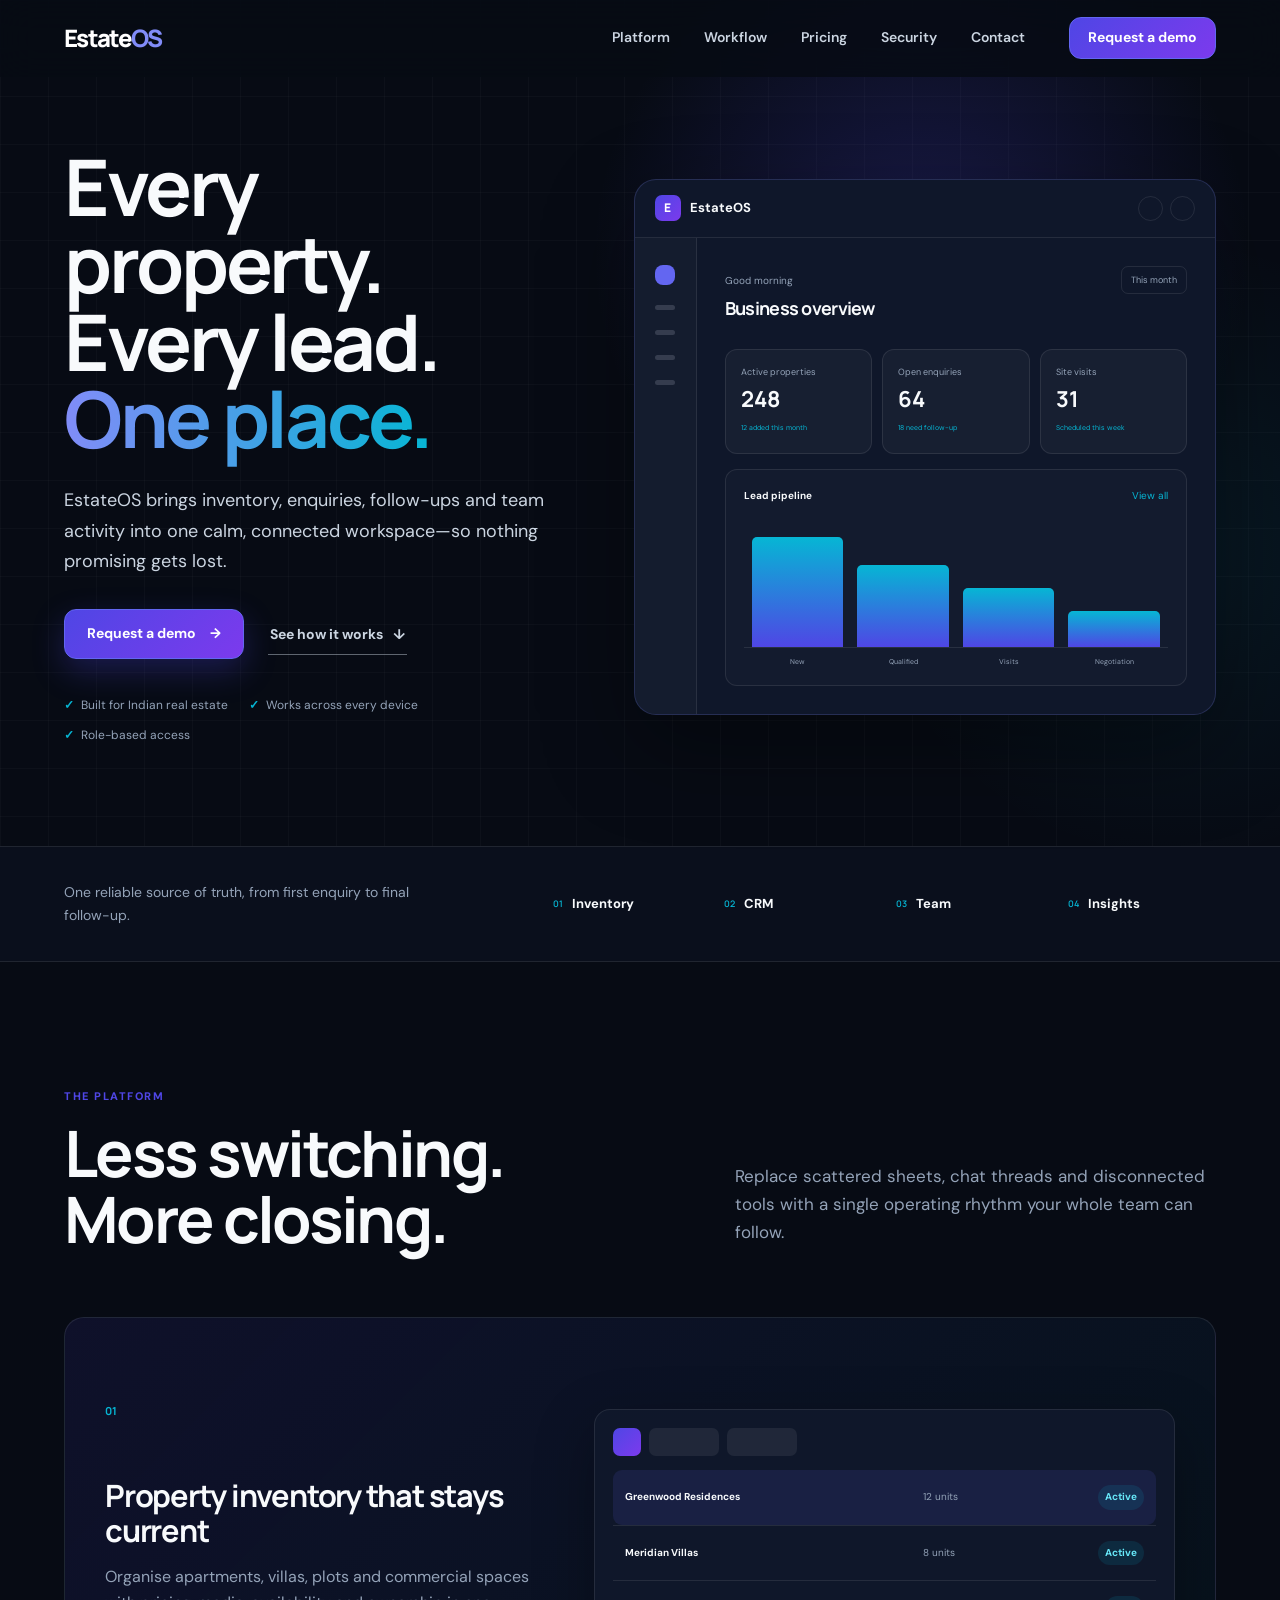
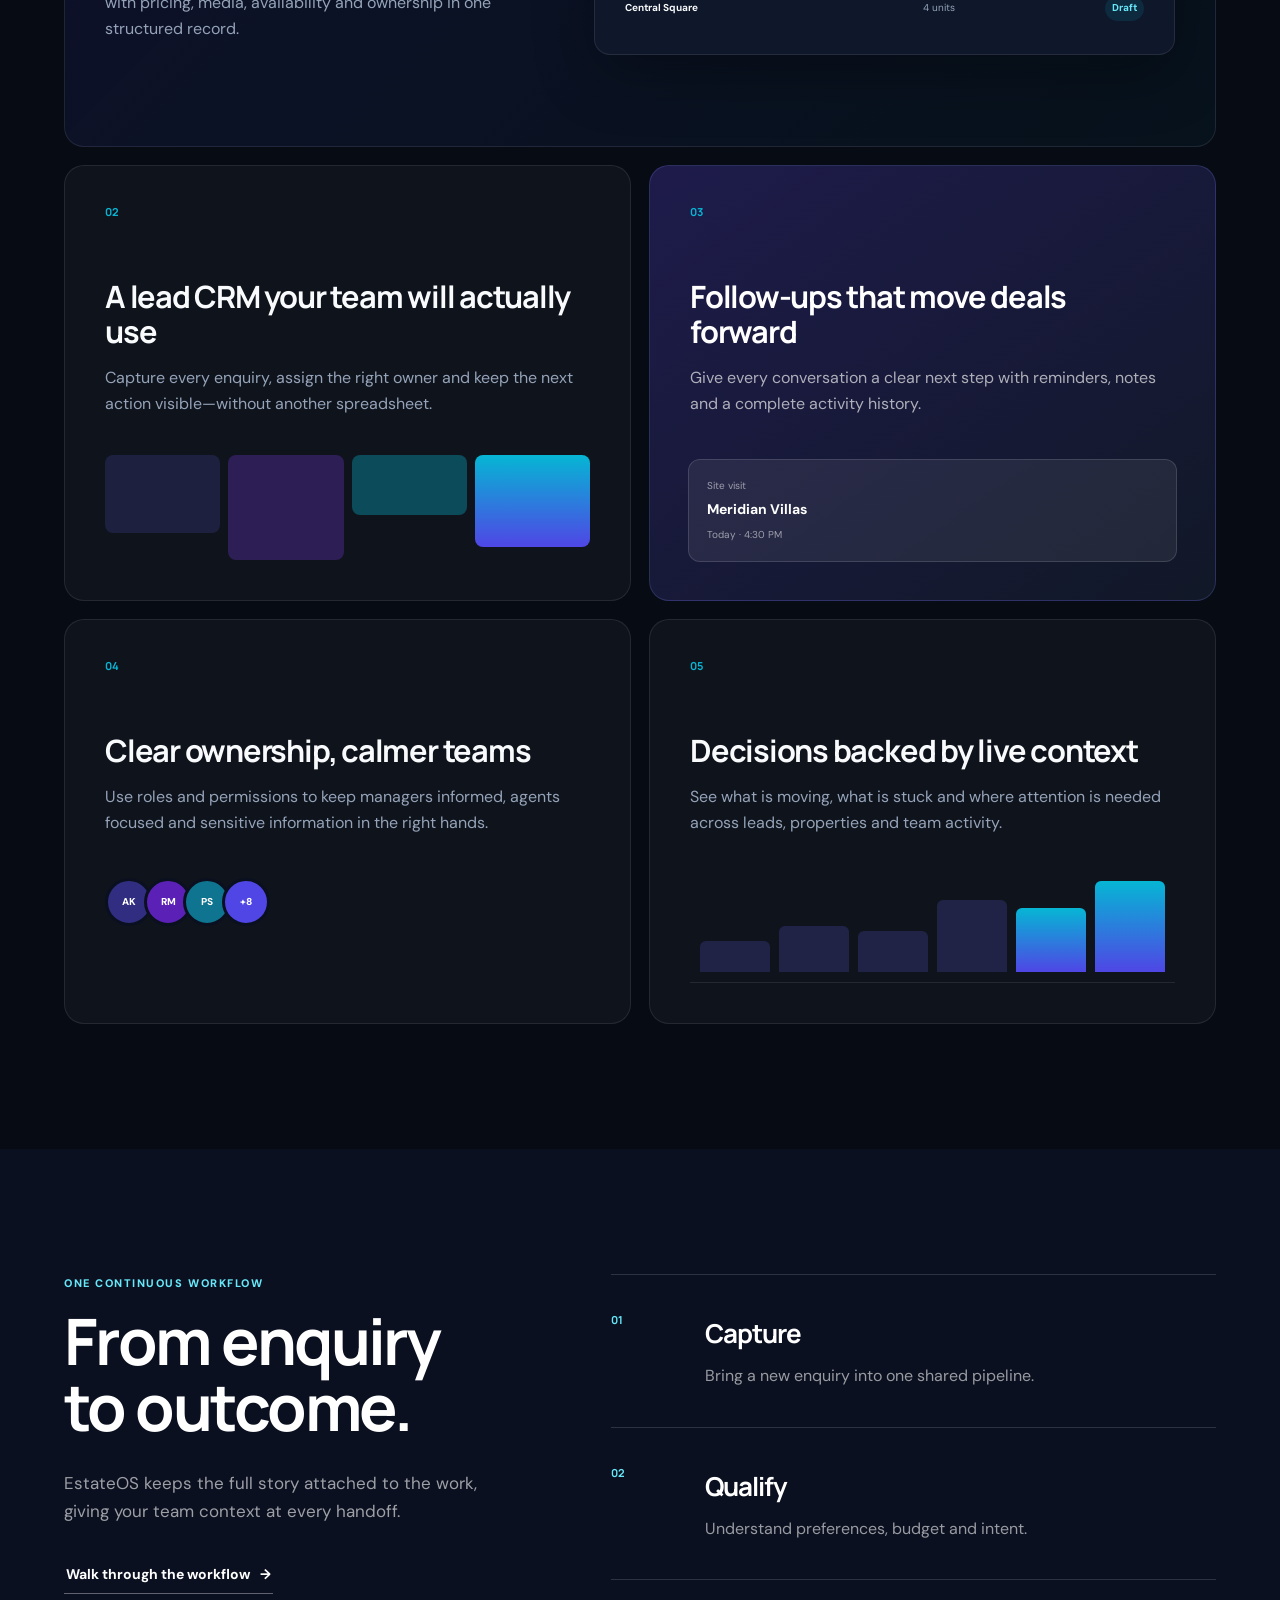
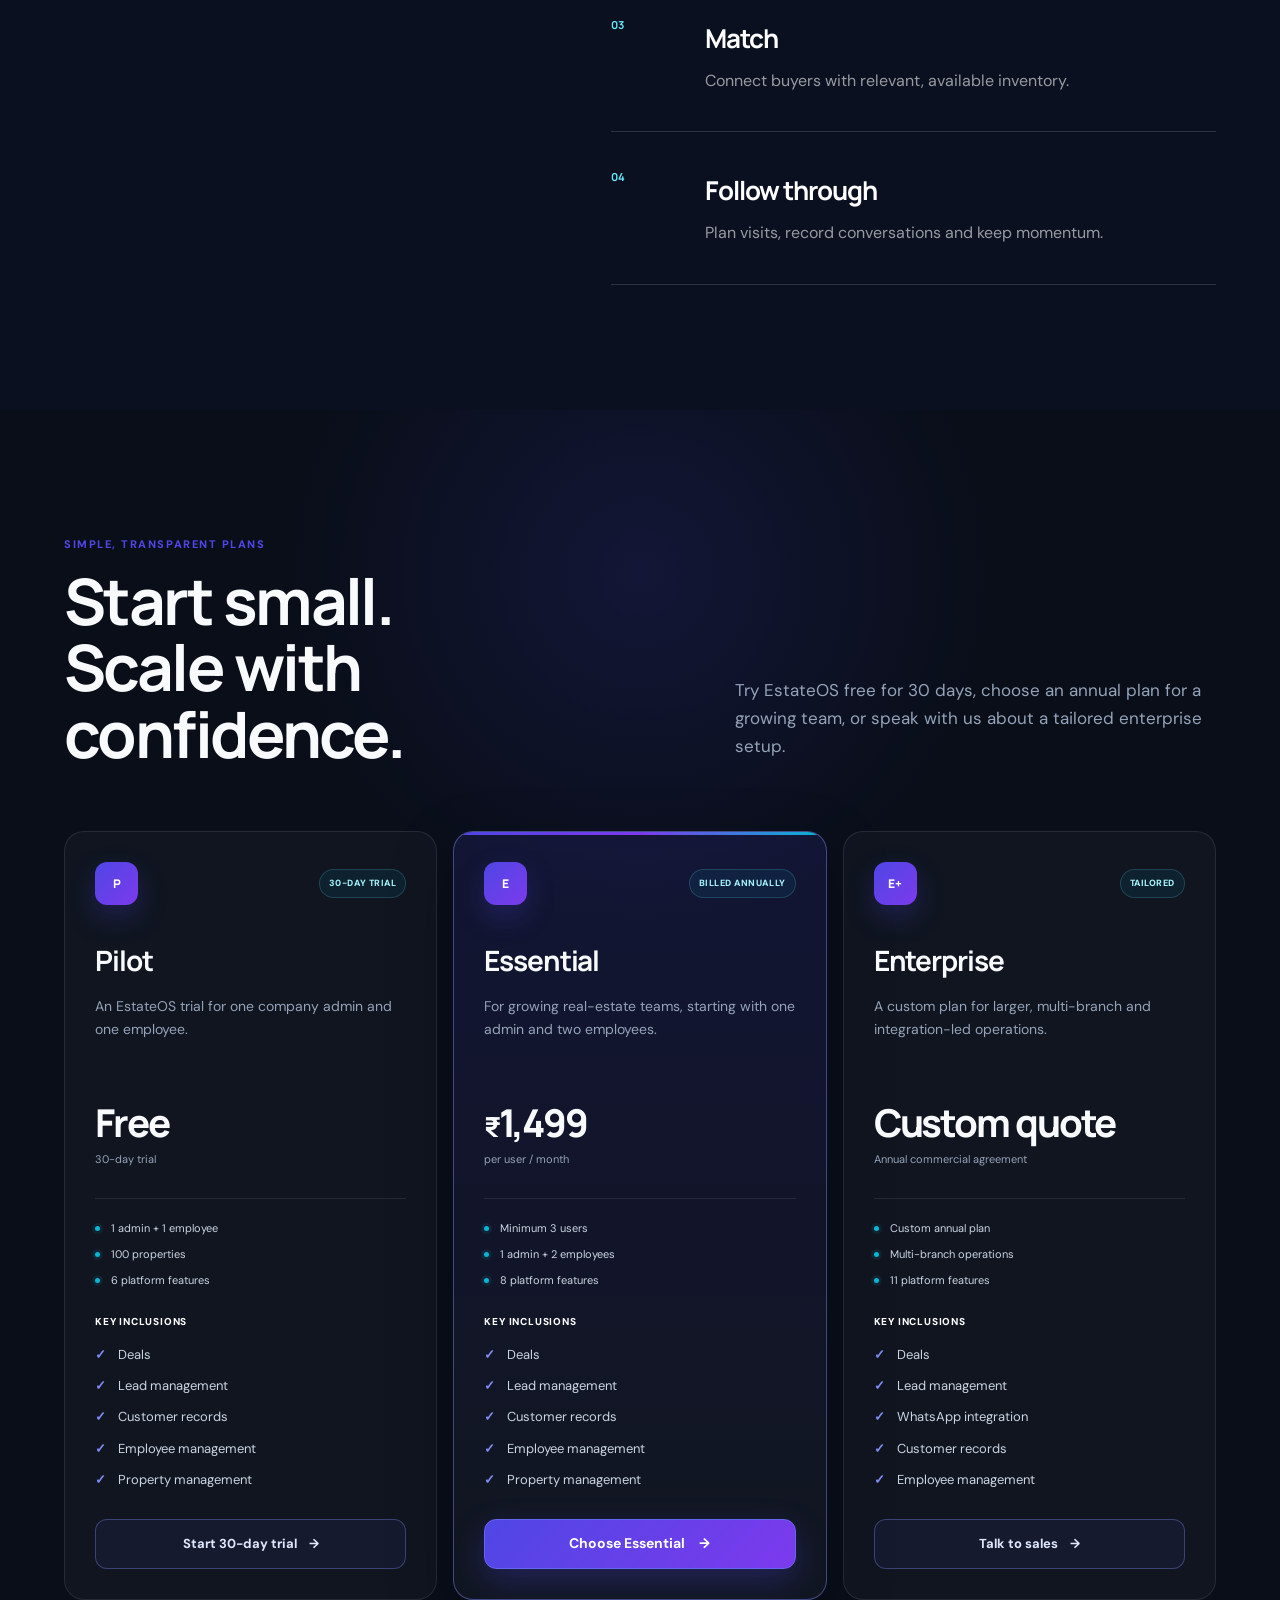
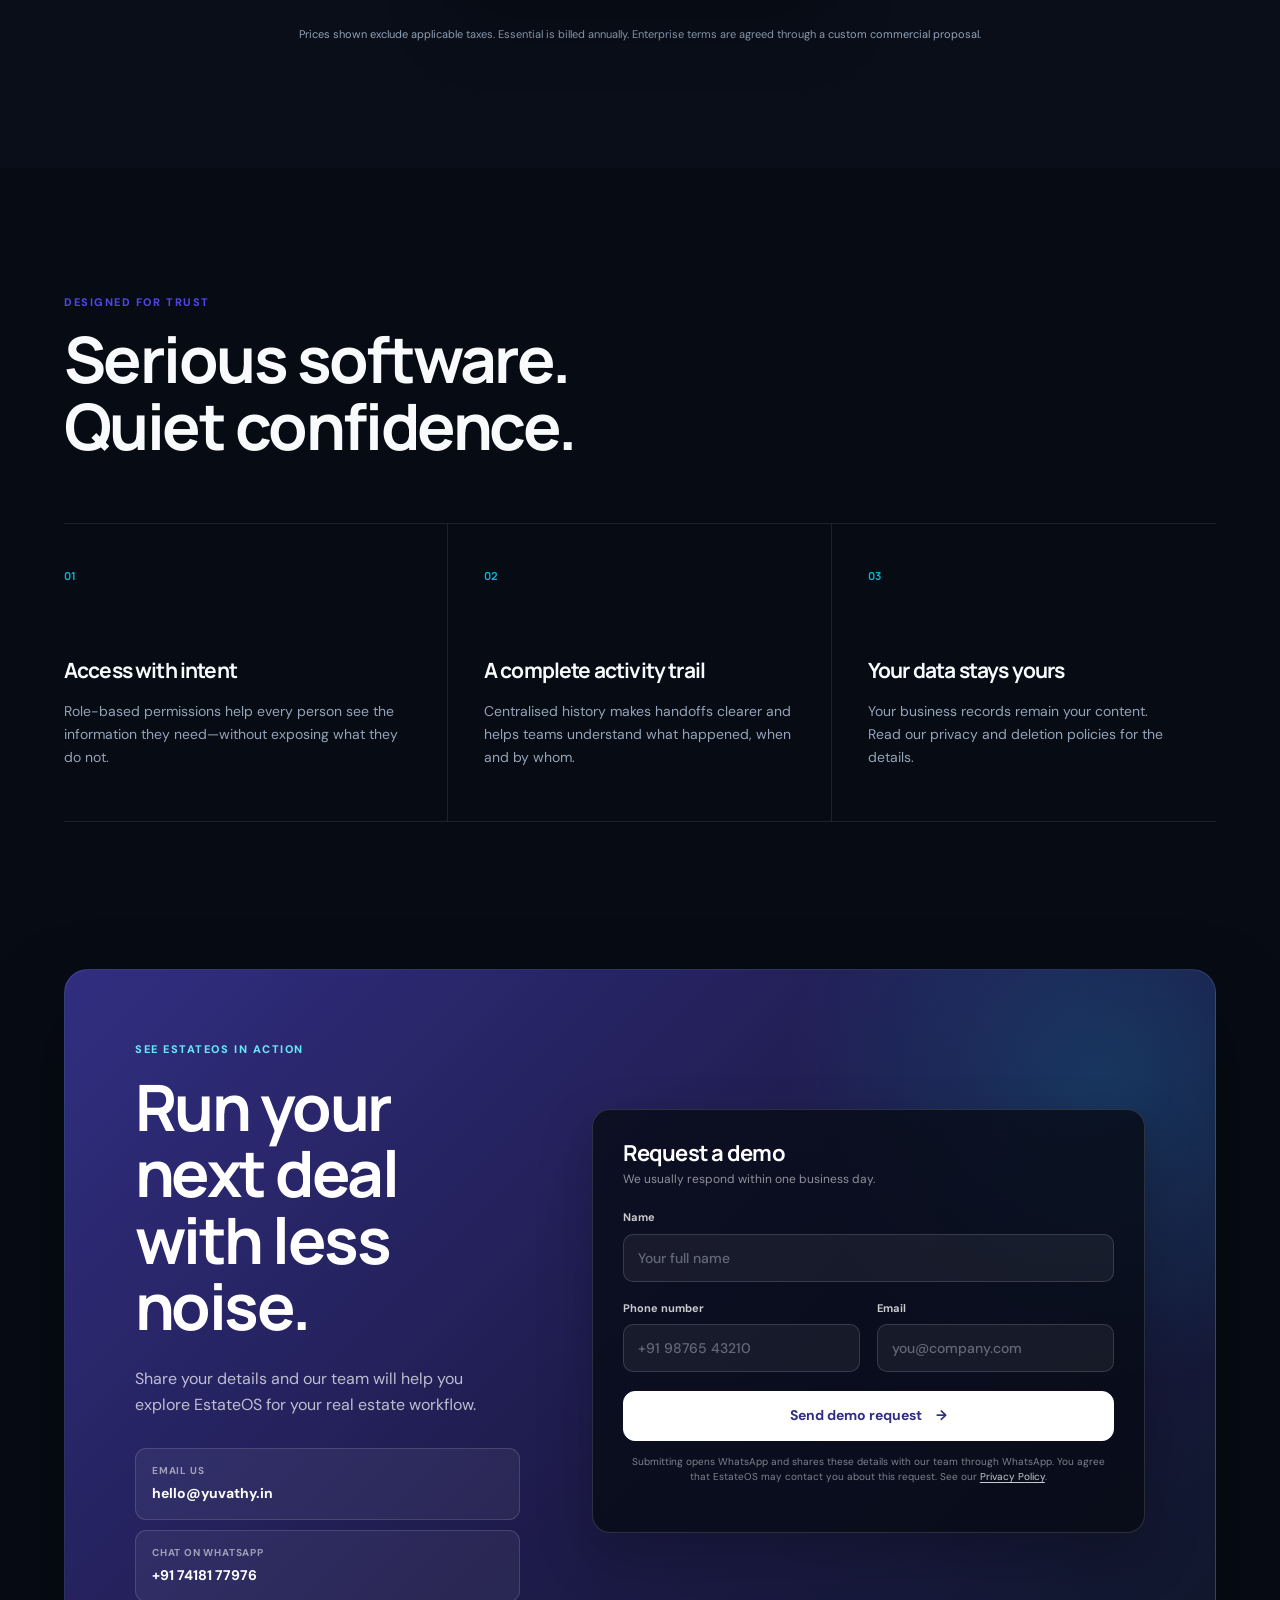
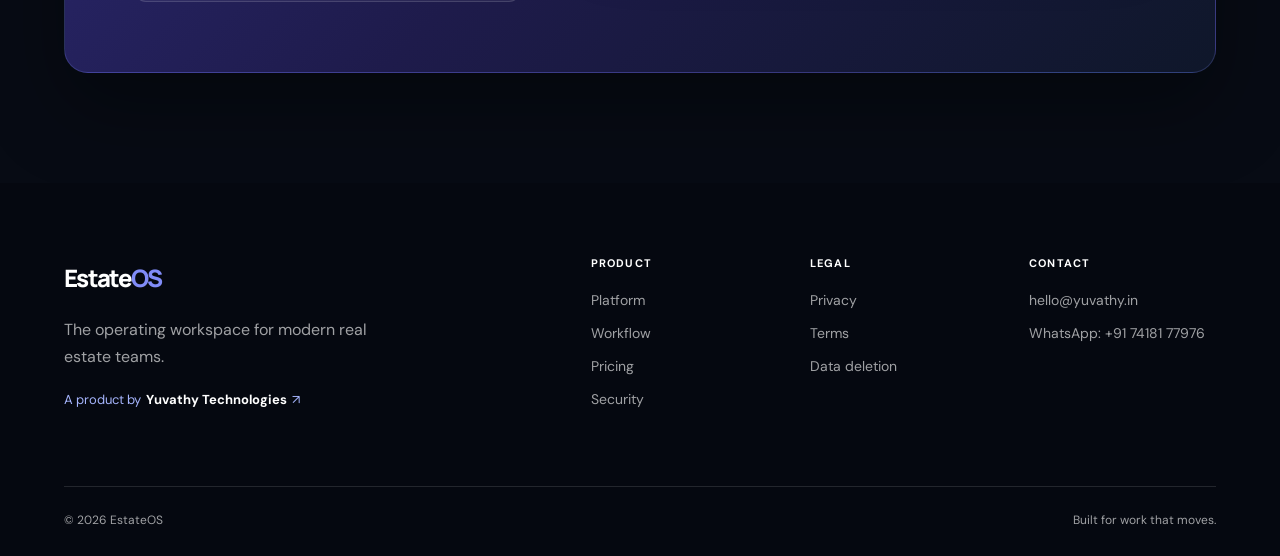
==== commit 2cf2a4fa: "Simplify EstateOS hero" ====
--- a/index.html
+++ b/index.html
@@ -89,7 +89,6 @@
         <section class="hero" aria-labelledby="hero-title">
             <div class="container hero-grid">
                 <div class="hero-copy reveal">
-                    <p class="eyebrow"><span></span>The command centre for real estate teams</p>
                     <h1 id="hero-title">Every property.<br>Every lead. <em>One place.</em></h1>
                     <p class="hero-intro">EstateOS brings inventory, enquiries, follow-ups and team activity into one calm, connected workspace—so nothing promising gets lost.</p>
                     <div class="hero-actions">
--- a/style.css
+++ b/style.css
@@ -47,8 +47,6 @@
 
 .hero { min-height: 800px; display: flex; align-items: center; padding: 148px 0 100px; background: radial-gradient(circle at 72% 30%, rgba(79,70,229,.25), transparent 30%), radial-gradient(circle at 92% 65%, rgba(6,182,212,.08), transparent 24%), linear-gradient(rgba(255,255,255,.025) 1px, transparent 1px), linear-gradient(90deg, rgba(255,255,255,.025) 1px, transparent 1px), var(--paper); background-size: auto, auto, 48px 48px, 48px 48px, auto; }
 .hero-grid { display: grid; grid-template-columns: .92fr 1.08fr; align-items: center; gap: 74px; }
-.eyebrow { display: inline-flex; align-items: center; gap: 10px; margin-bottom: 25px; padding: 7px 11px; border: 1px solid rgba(129,140,248,.25); border-radius: 999px; background: rgba(99,102,241,.1); color: #a5b4fc; font-size: 11px; font-weight: 700; letter-spacing: .07em; text-transform: uppercase; }
-.eyebrow span { width: 7px; height: 7px; border-radius: 50%; background: var(--gold); box-shadow: 0 0 0 4px rgba(6, 182, 212, .12); }
 .hero h1 { max-width: 680px; margin-bottom: 28px; font-size: clamp(3.75rem, 6.1vw, 5.8rem); font-weight: 700; line-height: .99; }
 .hero h1 em { background: linear-gradient(90deg, #818cf8, #06b6d4); -webkit-background-clip: text; background-clip: text; color: transparent; font-style: normal; }
 .hero-intro { max-width: 590px; margin-bottom: 32px; color: var(--ink-soft); font-size: 18px; line-height: 1.7; }
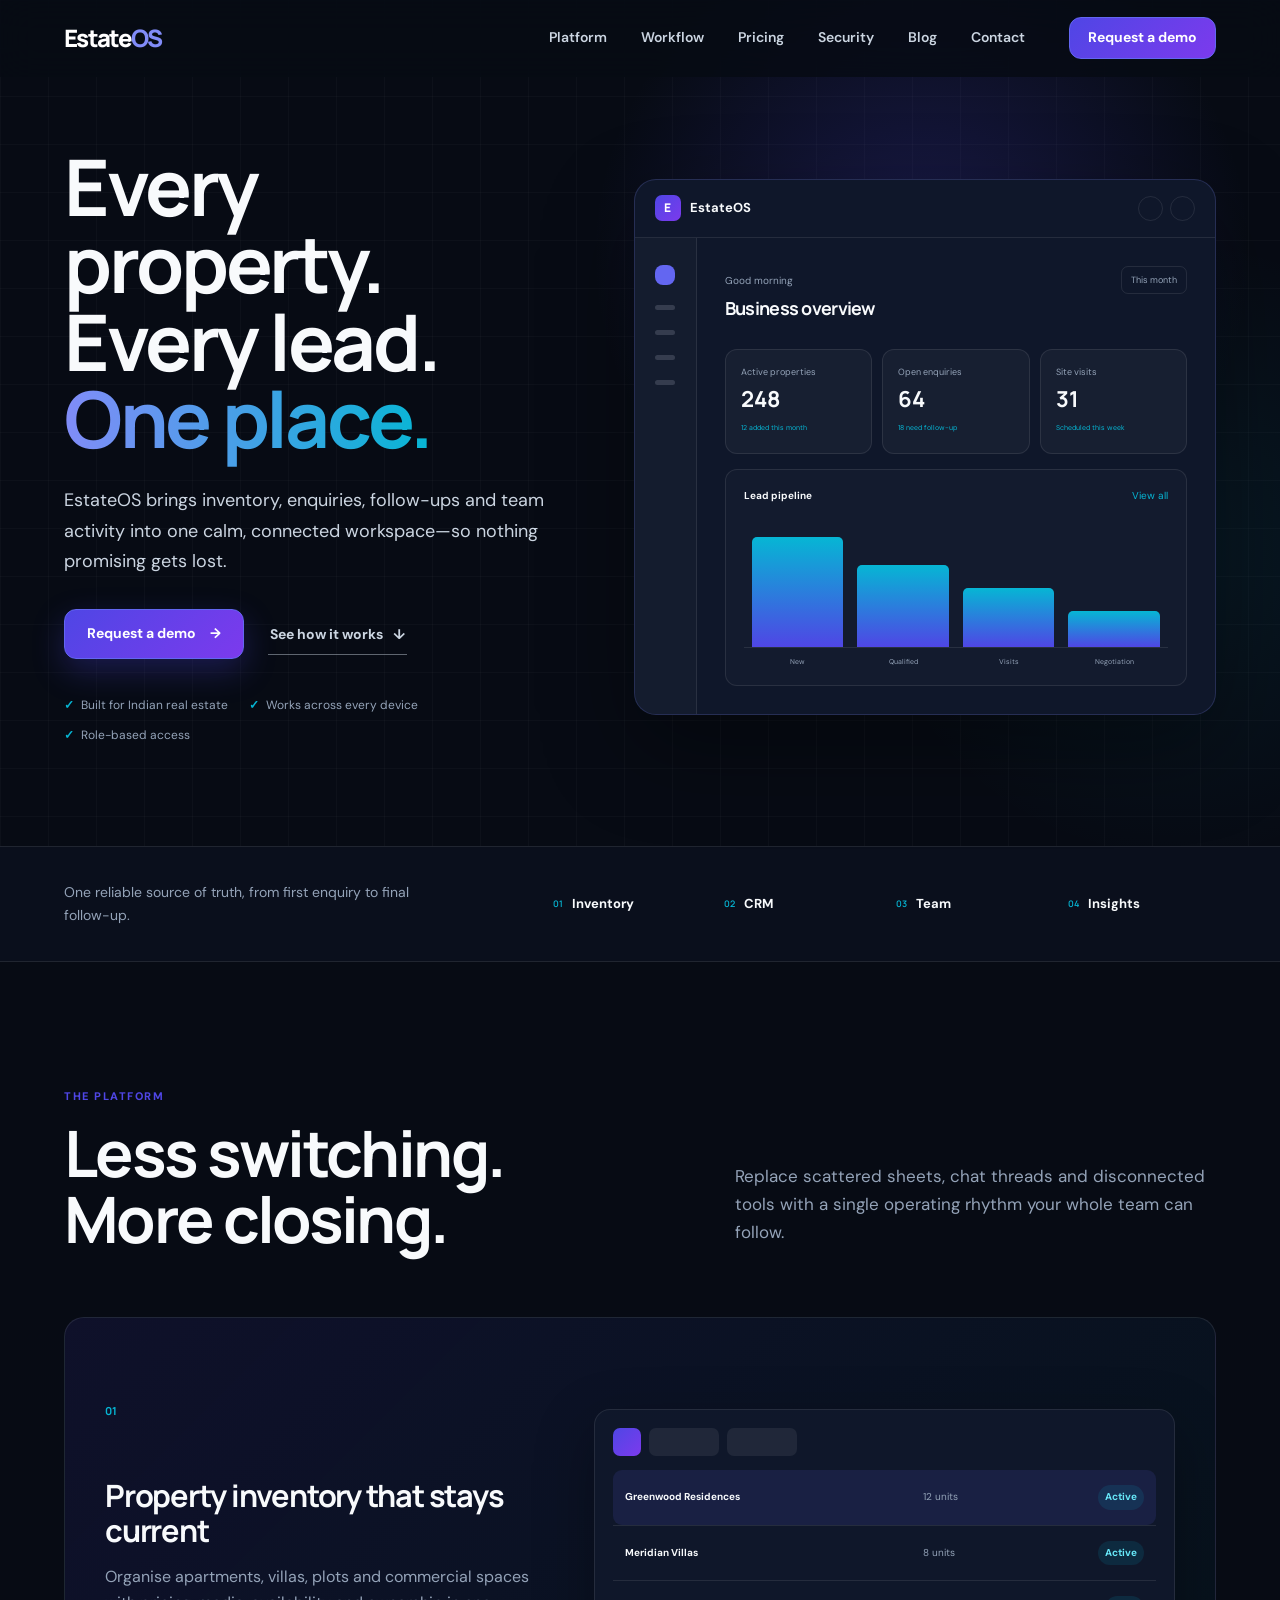
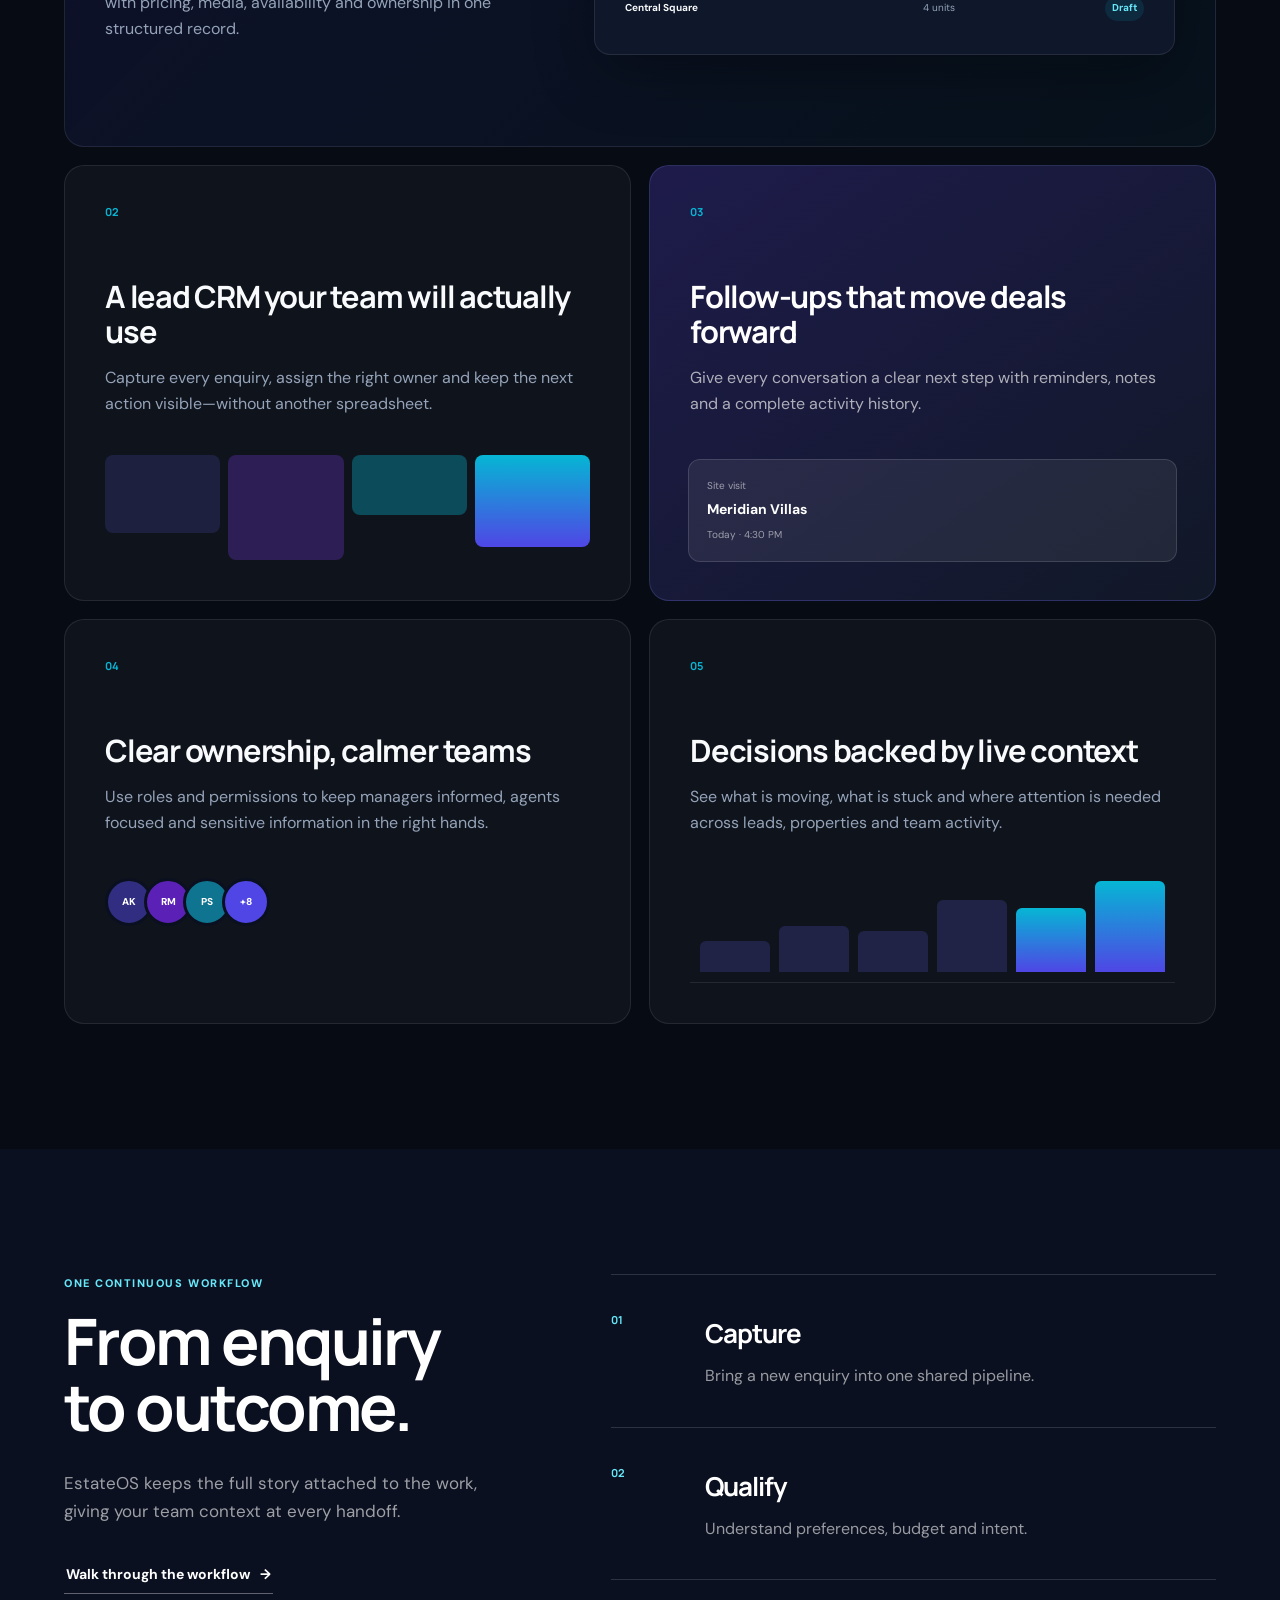
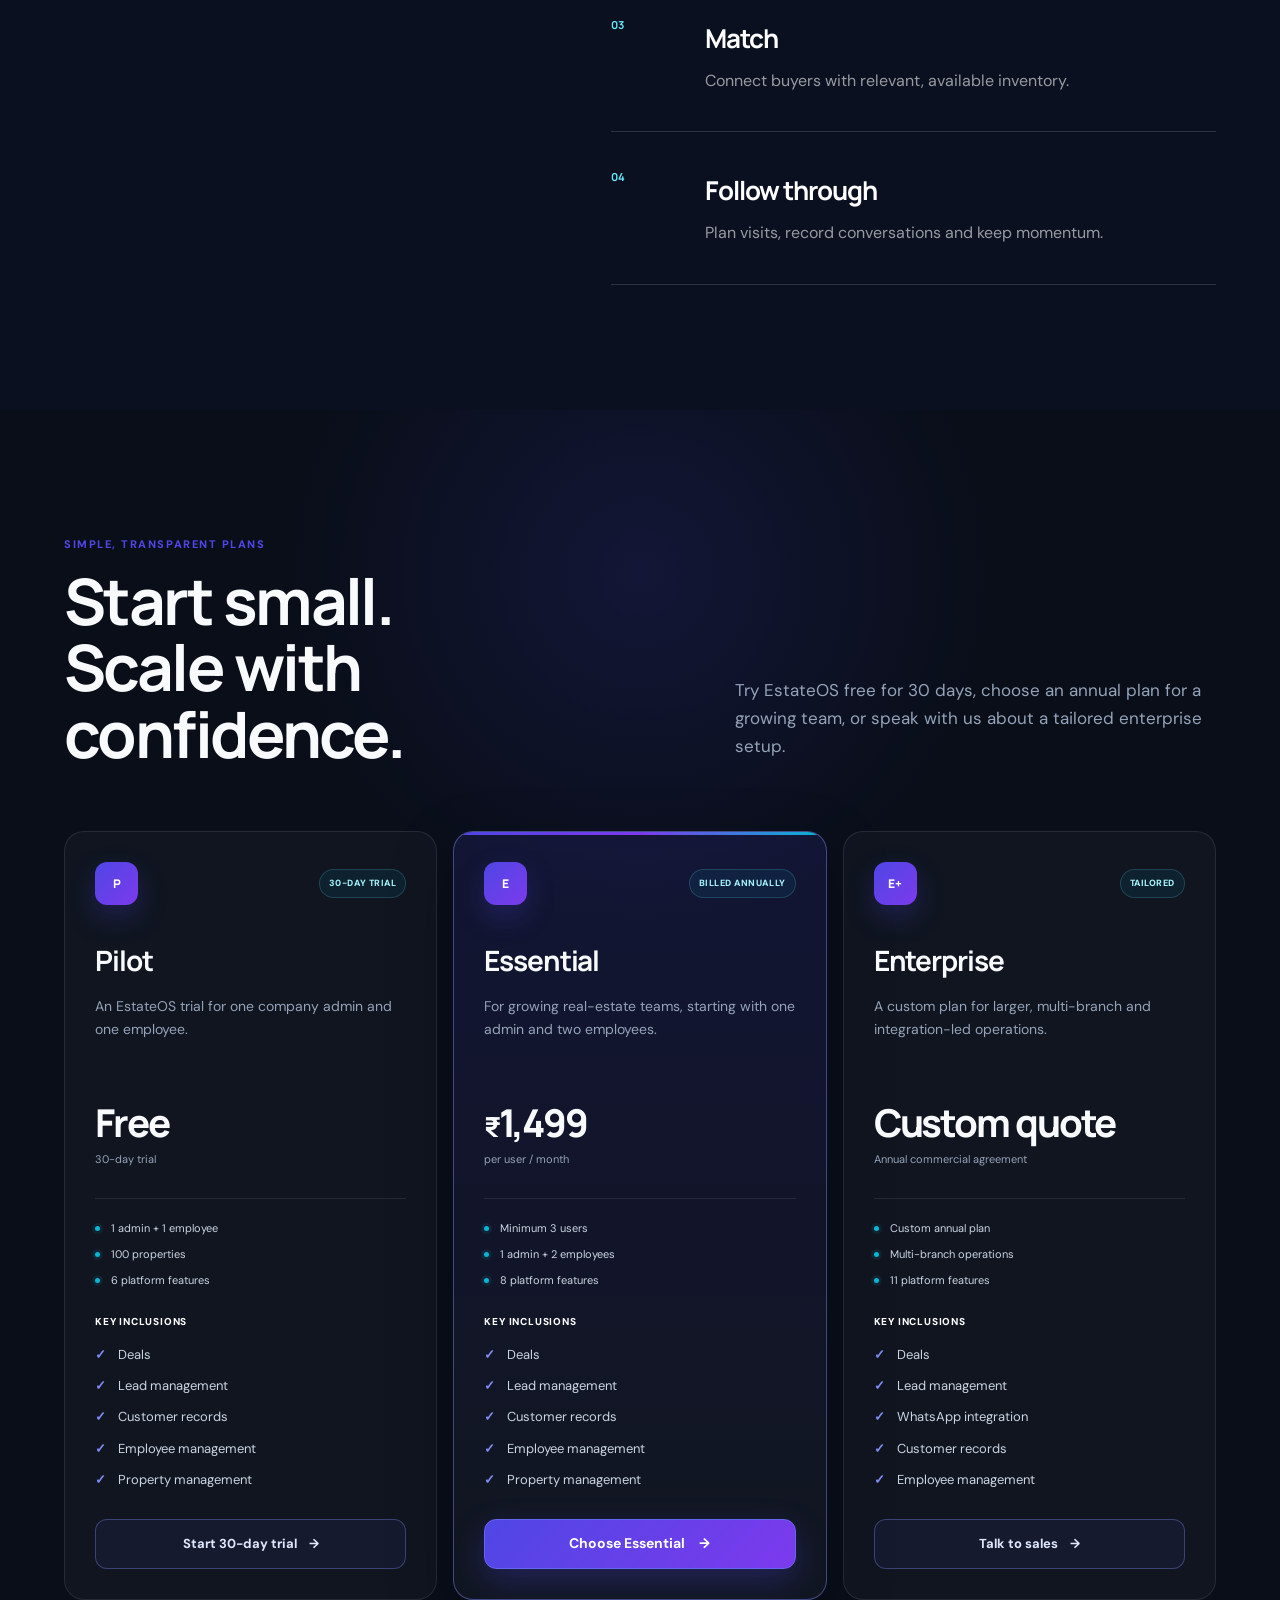
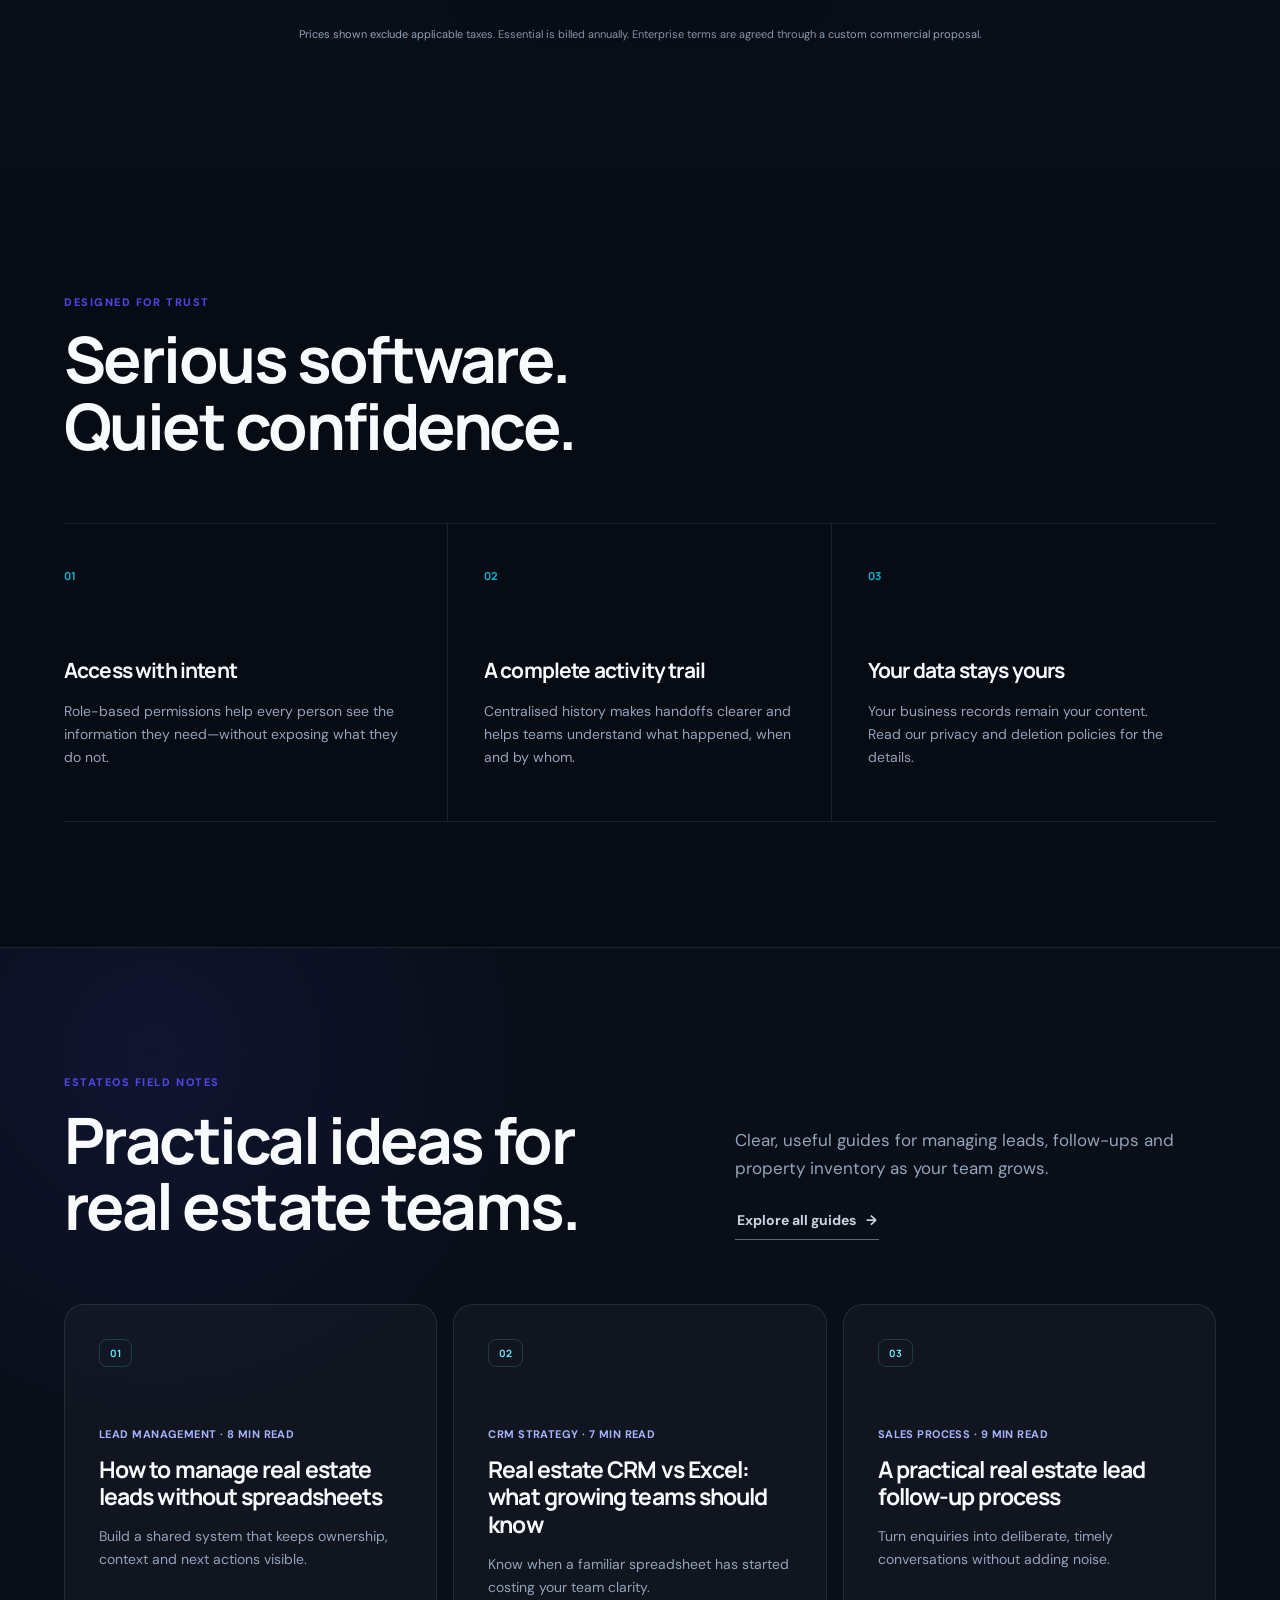
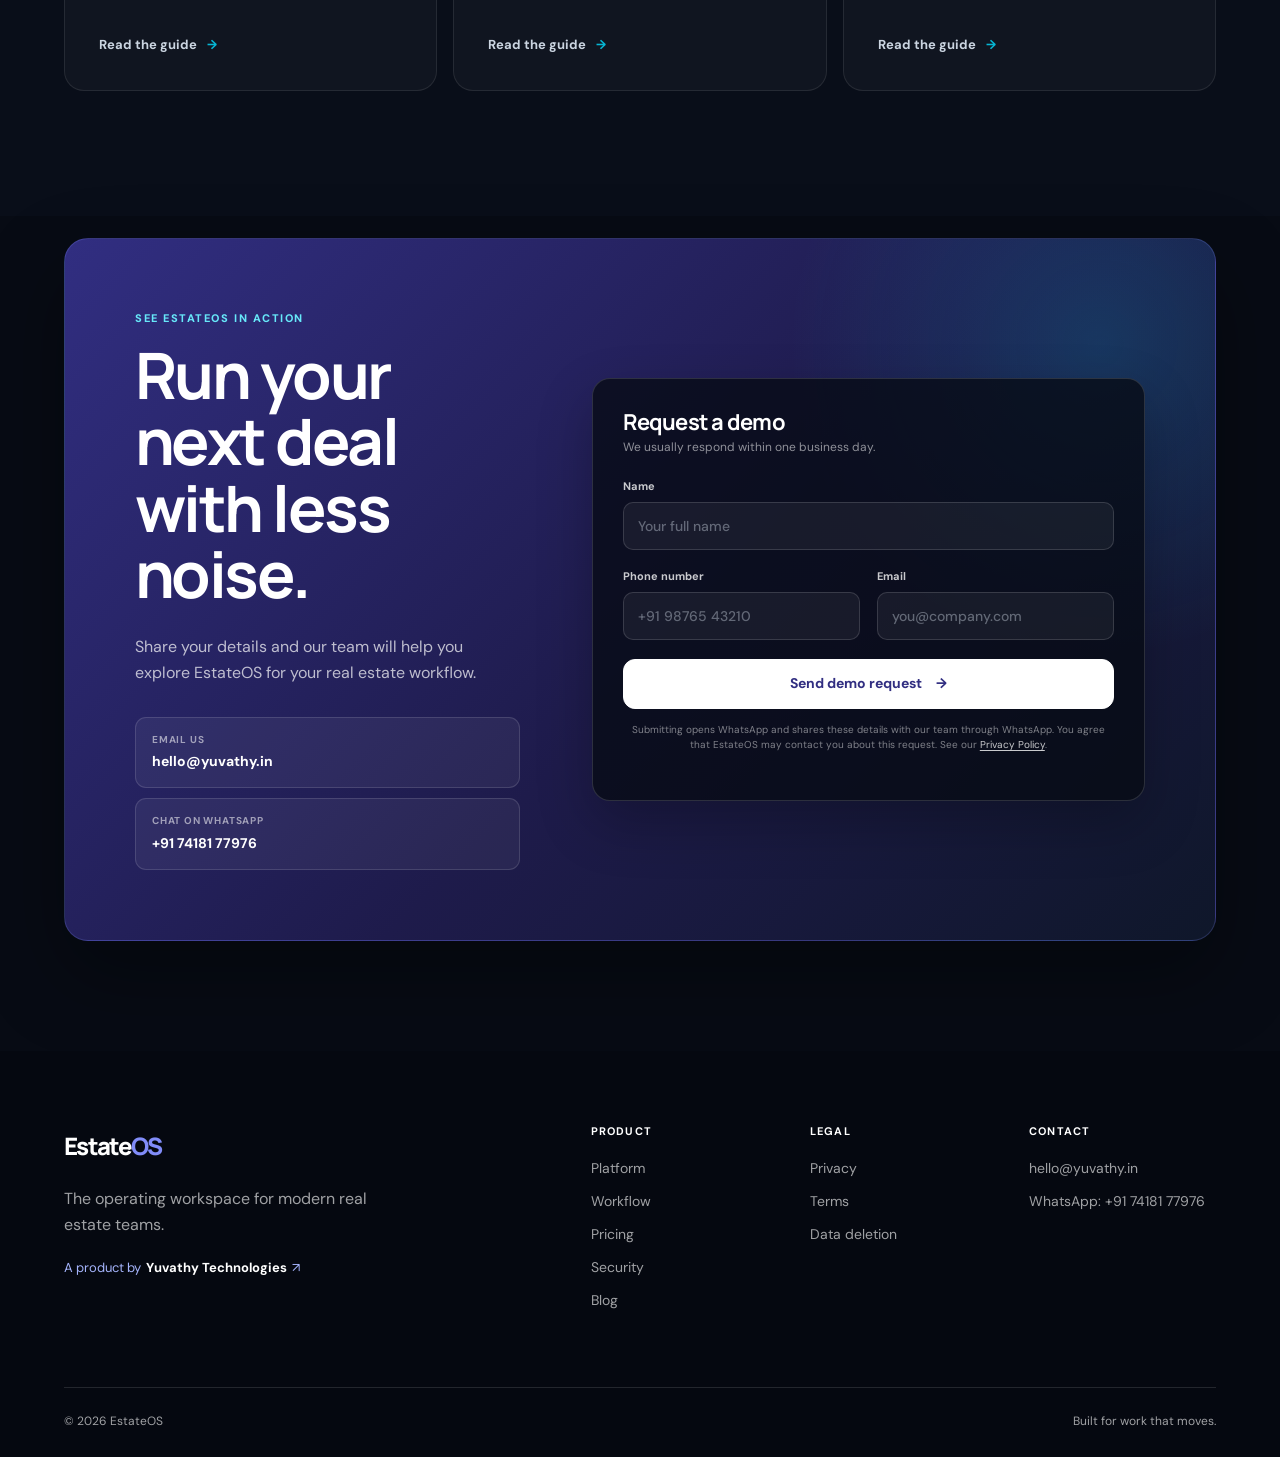
==== commit 0aa109a2: "Add SEO-focused EstateOS blog" ====
--- a/index.html
+++ b/index.html
@@ -78,6 +78,7 @@
                 <a href="#workflow">Workflow</a>
                 <a href="#pricing">Pricing</a>
                 <a href="#security">Security</a>
+                <a href="/blog/">Blog</a>
                 <a href="#contact">Contact</a>
             </nav>
             <a href="#contact" class="button button-small nav-cta">Request a demo</a>
@@ -222,6 +223,26 @@
             </div>
         </section>
 
+        <section class="section insights" aria-labelledby="insights-title">
+            <div class="container">
+                <div class="section-heading reveal">
+                    <div><p class="kicker">EstateOS field notes</p><h2 id="insights-title">Practical ideas for<br>real estate teams.</h2></div>
+                    <div><p>Clear, useful guides for managing leads, follow-ups and property inventory as your team grows.</p><a class="quiet-link" href="/blog/">Explore all guides <span aria-hidden="true">&rarr;</span></a></div>
+                </div>
+                <div class="insight-grid">
+                    <article class="insight-card reveal">
+                        <a href="/blog/manage-real-estate-leads-without-spreadsheets/" aria-label="Read How to manage real estate leads without spreadsheets"><span class="insight-number">01</span><p class="insight-topic">Lead management · 8 min read</p><h3>How to manage real estate leads without spreadsheets</h3><p>Build a shared system that keeps ownership, context and next actions visible.</p><span class="insight-link">Read the guide <i aria-hidden="true">&rarr;</i></span></a>
+                    </article>
+                    <article class="insight-card reveal">
+                        <a href="/blog/real-estate-crm-vs-excel/" aria-label="Read Real estate CRM vs Excel"><span class="insight-number">02</span><p class="insight-topic">CRM strategy · 7 min read</p><h3>Real estate CRM vs Excel: what growing teams should know</h3><p>Know when a familiar spreadsheet has started costing your team clarity.</p><span class="insight-link">Read the guide <i aria-hidden="true">&rarr;</i></span></a>
+                    </article>
+                    <article class="insight-card reveal">
+                        <a href="/blog/real-estate-lead-follow-up-process/" aria-label="Read A practical real estate lead follow-up process"><span class="insight-number">03</span><p class="insight-topic">Sales process · 9 min read</p><h3>A practical real estate lead follow-up process</h3><p>Turn enquiries into deliberate, timely conversations without adding noise.</p><span class="insight-link">Read the guide <i aria-hidden="true">&rarr;</i></span></a>
+                    </article>
+                </div>
+            </div>
+        </section>
+
         <section class="contact" id="contact" aria-labelledby="contact-title">
             <div class="container contact-card reveal">
                 <div class="contact-intro">
@@ -269,7 +290,7 @@
                 <a class="footer-company" href="https://yuvathy.in/" target="_blank" rel="noopener noreferrer">A product by <strong>Yuvathy Technologies</strong> <span aria-hidden="true">&nearr;</span></a>
             </div>
             <div class="footer-links">
-                <div><h2>Product</h2><a href="#platform">Platform</a><a href="#workflow">Workflow</a><a href="#pricing">Pricing</a><a href="#security">Security</a></div>
+                <div><h2>Product</h2><a href="#platform">Platform</a><a href="#workflow">Workflow</a><a href="#pricing">Pricing</a><a href="#security">Security</a><a href="/blog/">Blog</a></div>
                 <div><h2>Legal</h2><a href="/privacy/">Privacy</a><a href="/terms/">Terms</a><a href="/data-deletion/">Data deletion</a></div>
                 <div><h2>Contact</h2><a href="mailto:hello@yuvathy.in">hello@yuvathy.in</a><a href="https://wa.me/917418177976?text=Hi%20EstateOS%20team%2C%20I%27d%20like%20to%20know%20more%20about%20EstateOS." target="_blank" rel="noopener noreferrer">WhatsApp: +91 74181 77976</a></div>
             </div>
--- a/style.css
+++ b/style.css
@@ -178,6 +178,21 @@
 .principle-grid h3 { margin: 65px 0 12px; font-size: 21px; }
 .principle-grid p { color: var(--muted); font-size: 14px; }
 
+.insights { border-top: 1px solid var(--line); background: radial-gradient(circle at 12% 12%, rgba(79,70,229,.11), transparent 28%), #090e19; }
+.insights .section-heading > div:last-child { display: grid; justify-items: start; gap: 16px; }
+.insights .section-heading > div:last-child p { margin: 0; color: var(--muted); font-size: 17px; }
+.insight-grid { display: grid; grid-template-columns: repeat(3, minmax(0, 1fr)); gap: 16px; }
+.insight-card { min-width: 0; border: 1px solid var(--line); border-radius: var(--radius); background: rgba(255,255,255,.03); transition: border-color .25s, background .25s, transform .25s; }
+.insight-card:hover { border-color: rgba(129,140,248,.42); background: rgba(99,102,241,.07); transform: translateY(-4px); }
+.insight-card > a { min-height: 385px; display: flex; flex-direction: column; padding: 34px; }
+.insight-number { align-self: flex-start; padding: 8px 10px; border: 1px solid rgba(103,232,249,.18); border-radius: 8px; color: #67e8f9; font: 700 10px/1 "Manrope", sans-serif; }
+.insight-topic { margin: 58px 0 13px; color: #a5b4fc; font-size: 11px; font-weight: 700; letter-spacing: .04em; text-transform: uppercase; }
+.insight-card h3 { margin-bottom: 14px; font-size: 23px; line-height: 1.2; }
+.insight-card h3 + p { color: var(--muted); font-size: 14px; }
+.insight-link { display: inline-flex; align-items: center; gap: 10px; margin-top: auto; color: var(--ink-soft); font-size: 13px; font-weight: 700; }
+.insight-link i { color: var(--gold); font-style: normal; transition: transform .2s; }
+.insight-card:hover .insight-link i { transform: translateX(4px); }
+
 .contact { padding: 22px 0 110px; background: var(--paper); }
 .contact-card { display: grid; grid-template-columns: .82fr 1.18fr; align-items: center; gap: 72px; padding: 70px; border: 1px solid rgba(129,140,248,.22); border-radius: 24px; background: radial-gradient(circle at 90% 15%, rgba(6,182,212,.18), transparent 26%), linear-gradient(135deg, #312e81, #1e1b4b 55%, #0f172a); color: white; box-shadow: 0 34px 80px rgba(0,0,0,.35); }
 .contact-intro > p:not(.kicker) { max-width: 470px; margin: 26px 0 30px; color: rgba(255,255,255,.7); font-size: 16px; }
@@ -247,3 +262,75 @@
 .deletion-steps { padding: 0 !important; list-style: none; counter-reset: steps; }
 .deletion-steps li { position: relative; margin-bottom: 14px; padding: 20px 22px 20px 65px; border: 1px solid var(--line); border-radius: 12px; background: rgba(255,255,255,.035); counter-increment: steps; }
 .deletion-steps li::before { content: counter(steps, decimal-leading-zero); position: absolute; top: 24px; left: 22px; color: var(--gold); font: 700 11px/1 "Manrope", sans-serif; }
+
+/* Editorial pages */
+.blog-page { background: var(--paper); }
+.blog-hero { padding: 164px 0 84px; border-bottom: 1px solid var(--line); background: radial-gradient(circle at 78% 22%, rgba(79,70,229,.24), transparent 30%), radial-gradient(circle at 88% 70%, rgba(6,182,212,.08), transparent 24%), var(--paper); }
+.blog-hero-grid { display: grid; grid-template-columns: 1fr .7fr; align-items: end; gap: 90px; }
+.blog-hero h1 { max-width: 800px; margin: 0; font-size: clamp(3.4rem, 6.5vw, 6.4rem); font-weight: 700; line-height: .98; }
+.blog-hero h1 em { background: linear-gradient(90deg, #818cf8, #06b6d4); -webkit-background-clip: text; background-clip: text; color: transparent; font-style: normal; }
+.blog-hero-intro { margin: 0 0 8px; color: var(--ink-soft); font-size: 18px; }
+.blog-listing { padding: 85px 0 125px; }
+.blog-listing-head { display: flex; align-items: center; justify-content: space-between; gap: 25px; margin-bottom: 32px; padding-bottom: 20px; border-bottom: 1px solid var(--line); }
+.blog-listing-head h2 { margin: 0; font-size: 18px; }
+.blog-listing-head span { color: var(--muted); font-size: 12px; }
+.blog-grid { display: grid; grid-template-columns: repeat(3, minmax(0, 1fr)); gap: 17px; }
+.blog-card { min-width: 0; border: 1px solid var(--line); border-radius: var(--radius); background: rgba(255,255,255,.03); transition: transform .25s, border-color .25s, background .25s; }
+.blog-card:hover { border-color: rgba(129,140,248,.43); background: rgba(99,102,241,.07); transform: translateY(-4px); }
+.blog-card a { min-height: 455px; display: flex; flex-direction: column; padding: 34px; }
+.blog-card-mark { width: 46px; height: 46px; display: grid; place-items: center; border: 1px solid rgba(129,140,248,.28); border-radius: 13px; background: linear-gradient(135deg, rgba(79,70,229,.35), rgba(124,58,237,.16)); color: #c7d2fe; font: 700 11px/1 "Manrope", sans-serif; }
+.blog-card-meta { margin: 68px 0 14px; color: #a5b4fc; font-size: 11px; font-weight: 700; letter-spacing: .04em; text-transform: uppercase; }
+.blog-card h2 { margin-bottom: 15px; font-size: 25px; line-height: 1.18; }
+.blog-card h2 + p { color: var(--muted); font-size: 14px; }
+.blog-card .insight-link { margin-top: auto; }
+.blog-principle { display: grid; grid-template-columns: .75fr 1.25fr; gap: 90px; margin-top: 82px; padding: 58px; border: 1px solid rgba(129,140,248,.2); border-radius: 22px; background: linear-gradient(135deg, rgba(79,70,229,.11), rgba(6,182,212,.035)); }
+.blog-principle h2 { margin: 0; font-size: 32px; line-height: 1.15; }
+.blog-principle p { max-width: 650px; margin: 0; color: var(--ink-soft); font-size: 16px; }
+
+.article-page { background: var(--paper); }
+.article-hero { padding: 138px 0 72px; border-bottom: 1px solid var(--line); background: radial-gradient(circle at 78% 15%, rgba(79,70,229,.2), transparent 28%), var(--paper); }
+.article-hero .container { max-width: 980px; }
+.breadcrumbs { display: flex; flex-wrap: wrap; align-items: center; gap: 9px; margin-bottom: 43px; color: var(--muted); font-size: 12px; }
+.breadcrumbs a { transition: color .2s; }
+.breadcrumbs a:hover { color: white; }
+.breadcrumbs span[aria-hidden="true"] { color: #475569; }
+.article-hero h1 { max-width: 920px; margin: 0 0 24px; font-size: clamp(3rem, 6vw, 5.6rem); font-weight: 700; line-height: 1.02; }
+.article-dek { max-width: 790px; margin-bottom: 29px; color: var(--ink-soft); font-size: 19px; line-height: 1.65; }
+.article-meta { display: flex; flex-wrap: wrap; gap: 10px 20px; color: var(--muted); font-size: 12px; }
+.article-meta strong { color: #c7d2fe; font-weight: 700; }
+.article-shell { width: min(90%, 1120px); display: grid; grid-template-columns: 230px minmax(0, 740px); gap: 80px; margin: 0 auto; padding: 75px 0 115px; }
+.article-toc { position: sticky; top: 110px; align-self: start; padding-left: 18px; border-left: 1px solid var(--line); }
+.article-toc strong { display: block; margin-bottom: 15px; color: var(--ink); font-size: 11px; letter-spacing: .1em; text-transform: uppercase; }
+.article-toc a { display: block; margin: 9px 0; color: var(--muted); font-size: 12px; line-height: 1.45; transition: color .2s; }
+.article-toc a:hover { color: #a5b4fc; }
+.article-body { min-width: 0; font-size: 17px; line-height: 1.82; }
+.article-body > p:first-child { color: var(--ink); font-size: 21px; line-height: 1.65; }
+.article-body h2 { margin: 58px 0 18px; scroll-margin-top: 110px; font-size: 30px; line-height: 1.25; }
+.article-body h3 { margin: 34px 0 12px; font-size: 21px; line-height: 1.3; }
+.article-body p, .article-body li { color: var(--ink-soft); }
+.article-body ul, .article-body ol { padding-left: 24px; }
+.article-body li { margin-bottom: 12px; }
+.article-body a { color: #a5b4fc; text-decoration: underline; text-decoration-color: rgba(165,180,252,.45); text-underline-offset: 4px; }
+.article-callout { margin: 36px 0; padding: 25px 27px; border-left: 3px solid var(--gold); border-radius: 0 12px 12px 0; background: rgba(6,182,212,.065); }
+.article-callout strong { display: block; margin-bottom: 7px; color: white; }
+.article-callout p { margin: 0; }
+.article-checklist { display: grid; gap: 11px; margin: 26px 0 38px !important; padding: 0 !important; list-style: none; }
+.article-checklist li { position: relative; margin: 0; padding: 15px 18px 15px 46px; border: 1px solid var(--line); border-radius: 11px; background: rgba(255,255,255,.025); }
+.article-checklist li::before { content: "\2713"; position: absolute; top: 15px; left: 18px; color: #67e8f9; font-weight: 800; }
+.article-table-wrap { margin: 30px 0 42px; overflow-x: auto; border: 1px solid var(--line); border-radius: 13px; }
+.article-table { width: 100%; border-collapse: collapse; font-size: 14px; }
+.article-table th, .article-table td { padding: 15px 17px; border-bottom: 1px solid var(--line); text-align: left; vertical-align: top; }
+.article-table tr:last-child td { border-bottom: 0; }
+.article-table th { background: rgba(99,102,241,.11); color: white; font-size: 11px; letter-spacing: .06em; text-transform: uppercase; }
+.article-table td { color: var(--ink-soft); }
+.article-cta { margin-top: 68px; padding: 38px; border: 1px solid rgba(129,140,248,.25); border-radius: 18px; background: linear-gradient(135deg, rgba(79,70,229,.2), rgba(6,182,212,.06)); }
+.article-cta h2 { margin: 0 0 12px; font-size: 28px; }
+.article-cta p { margin-bottom: 23px; }
+.article-related { padding: 78px 0 105px; border-top: 1px solid var(--line); background: #090e19; }
+.article-related-head { display: flex; align-items: end; justify-content: space-between; gap: 30px; margin-bottom: 31px; }
+.article-related-head h2 { margin: 0; font-size: 32px; }
+.article-related-grid { display: grid; grid-template-columns: repeat(2, minmax(0, 1fr)); gap: 16px; }
+.related-card { min-width: 0; padding: 28px; border: 1px solid var(--line); border-radius: 16px; background: rgba(255,255,255,.025); transition: border-color .2s, transform .2s; }
+.related-card:hover { border-color: rgba(129,140,248,.4); transform: translateY(-3px); }
+.related-card span { display: block; margin-bottom: 17px; color: #a5b4fc; font-size: 10px; font-weight: 700; letter-spacing: .06em; text-transform: uppercase; }
+.related-card h3 { margin: 0; font-size: 21px; line-height: 1.3; }
--- a/responsive.css
+++ b/responsive.css
@@ -8,6 +8,7 @@
     .workflow-grid { gap: 65px; }
     .pricing-grid { gap: 12px; }
     .pricing-card { padding: 24px; }
+    .insight-card > a, .blog-card a { padding: 28px; }
 }
 
 @media (max-width: 860px) {
@@ -40,6 +41,14 @@
     .legal-layout { grid-template-columns: 1fr; gap: 42px; }
     .legal-toc { position: static; columns: 2; }
     .legal-toc strong { column-span: all; }
+    .insight-grid, .blog-grid { grid-template-columns: 1fr; }
+    .insight-card > a, .blog-card a { min-height: 330px; }
+    .insight-topic, .blog-card-meta { margin-top: 42px; }
+    .blog-hero-grid { grid-template-columns: 1fr; gap: 28px; }
+    .blog-principle { grid-template-columns: 1fr; gap: 24px; padding: 42px; }
+    .article-shell { grid-template-columns: 1fr; gap: 42px; }
+    .article-toc { position: static; columns: 2; }
+    .article-toc strong { column-span: all; }
 }
 
 @media (max-width: 650px) {
@@ -75,6 +84,20 @@
     .legal-layout { padding: 55px 0 85px; }
     .legal-toc { columns: 1; }
     .legal-meta { display: grid; gap: 5px; }
+    .blog-hero { padding: 130px 0 62px; }
+    .blog-hero h1 { font-size: clamp(3rem, 14vw, 4.5rem); }
+    .blog-listing { padding: 60px 0 85px; }
+    .blog-principle { padding: 32px 27px; }
+    .article-hero { padding: 115px 0 56px; }
+    .article-hero h1 { font-size: clamp(2.7rem, 12vw, 4.2rem); }
+    .article-dek { font-size: 17px; }
+    .article-shell { padding: 55px 0 85px; }
+    .article-toc { columns: 1; }
+    .article-body { font-size: 16px; }
+    .article-body > p:first-child { font-size: 19px; }
+    .article-body h2 { font-size: 27px; }
+    .article-cta { padding: 28px; }
+    .article-related-grid { grid-template-columns: 1fr; }
 }
 
 @media (max-width: 420px) {
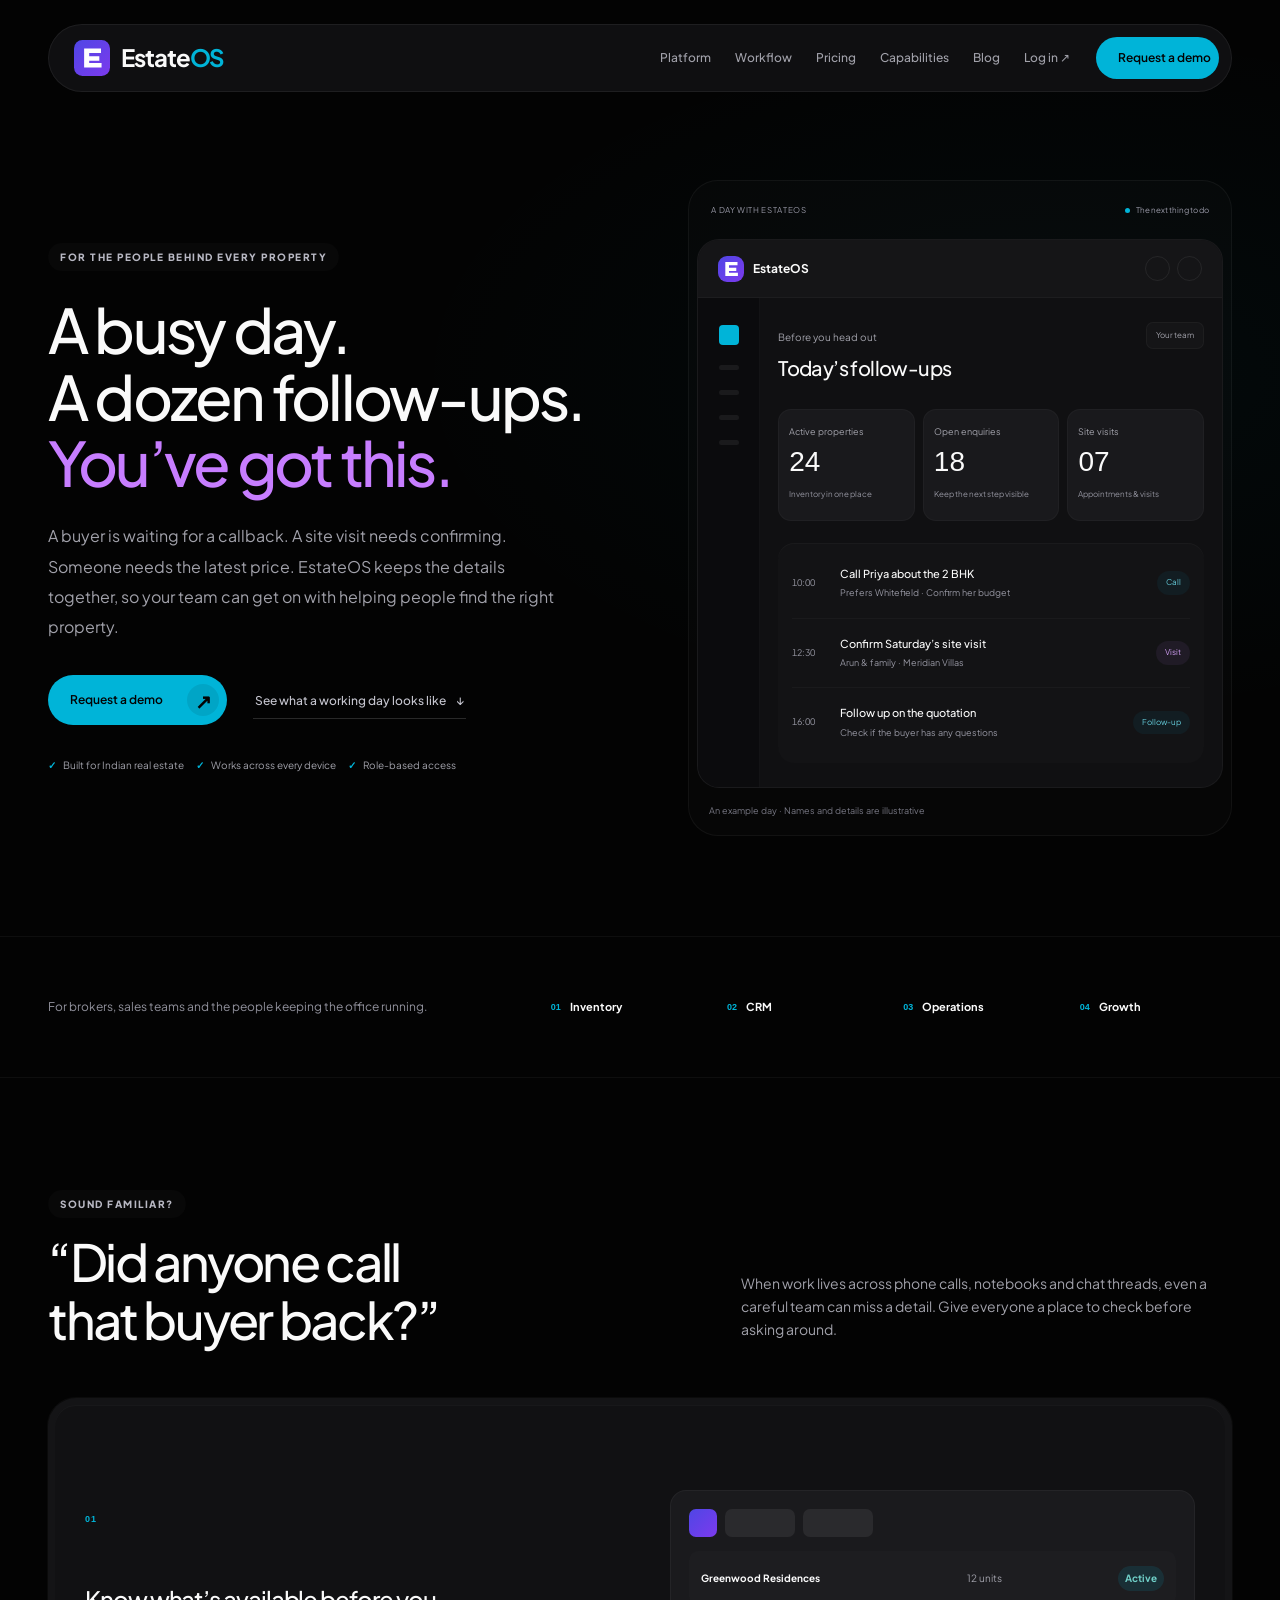
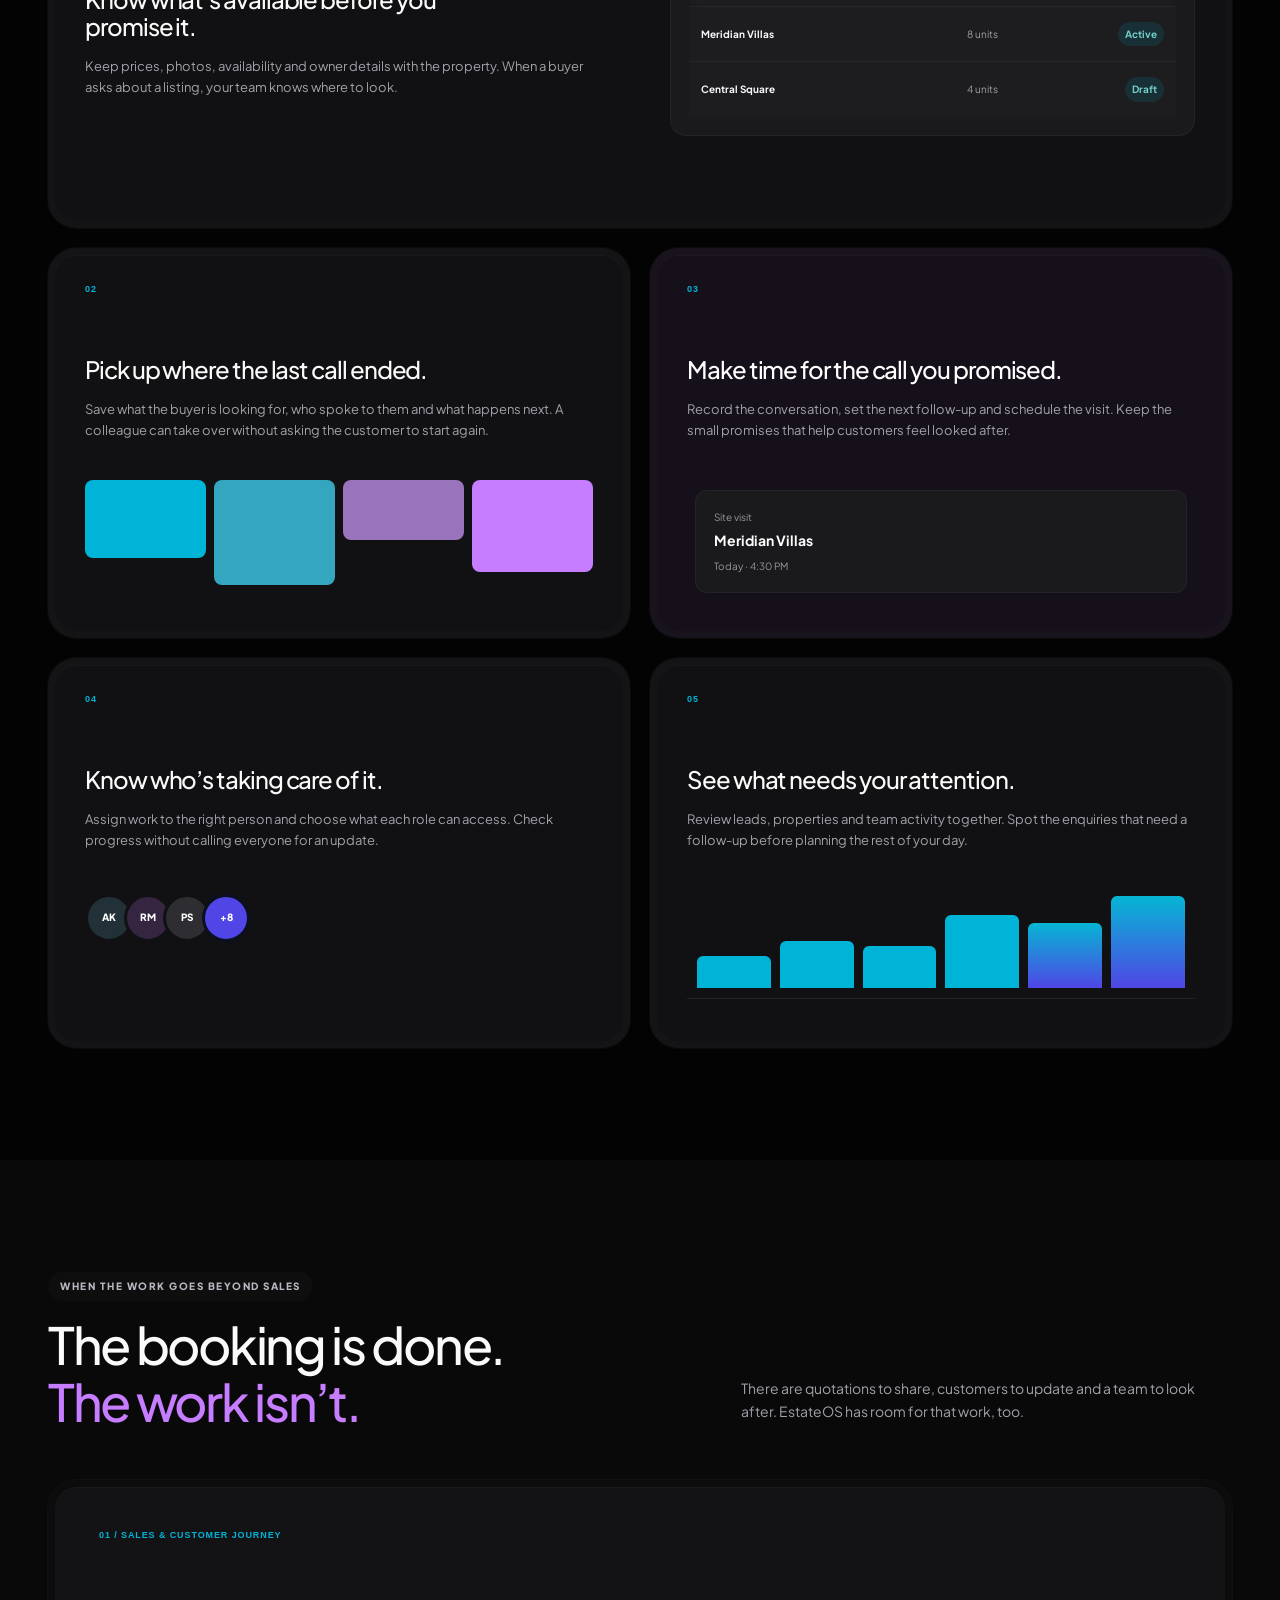
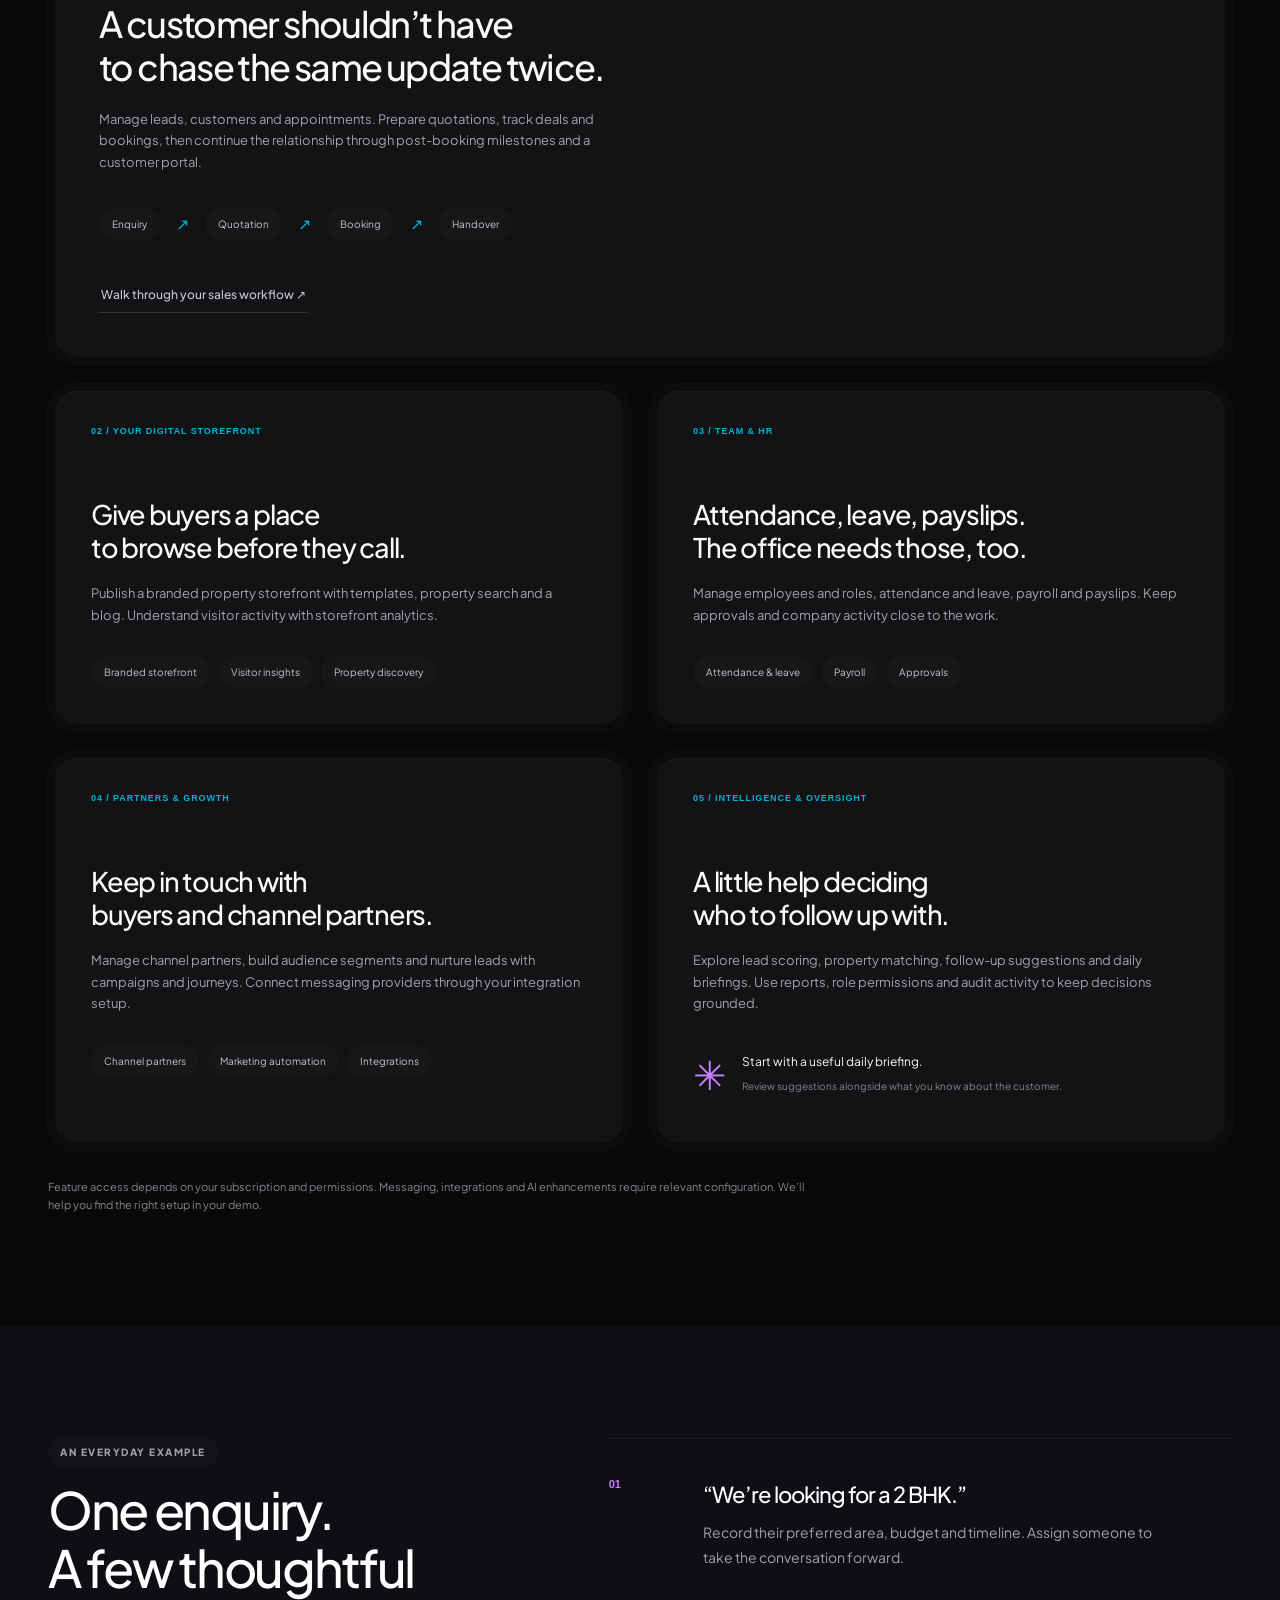
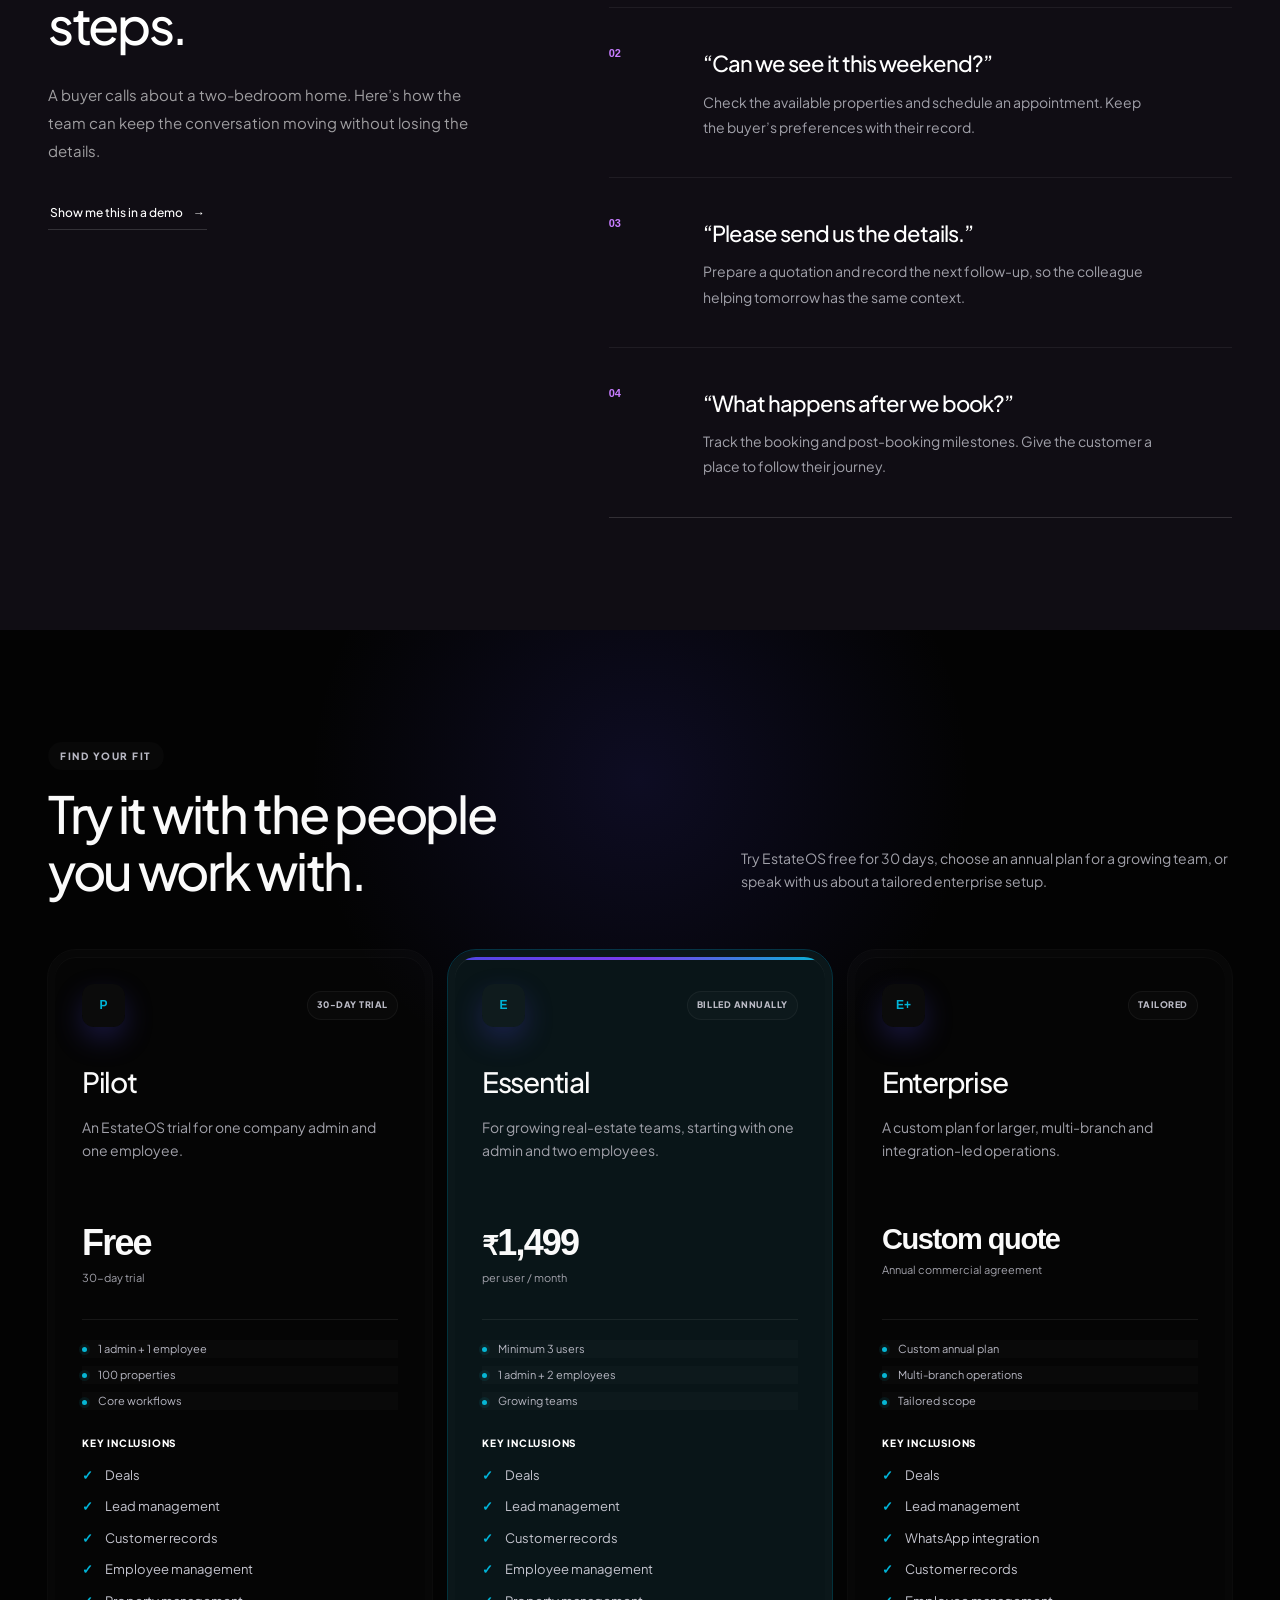
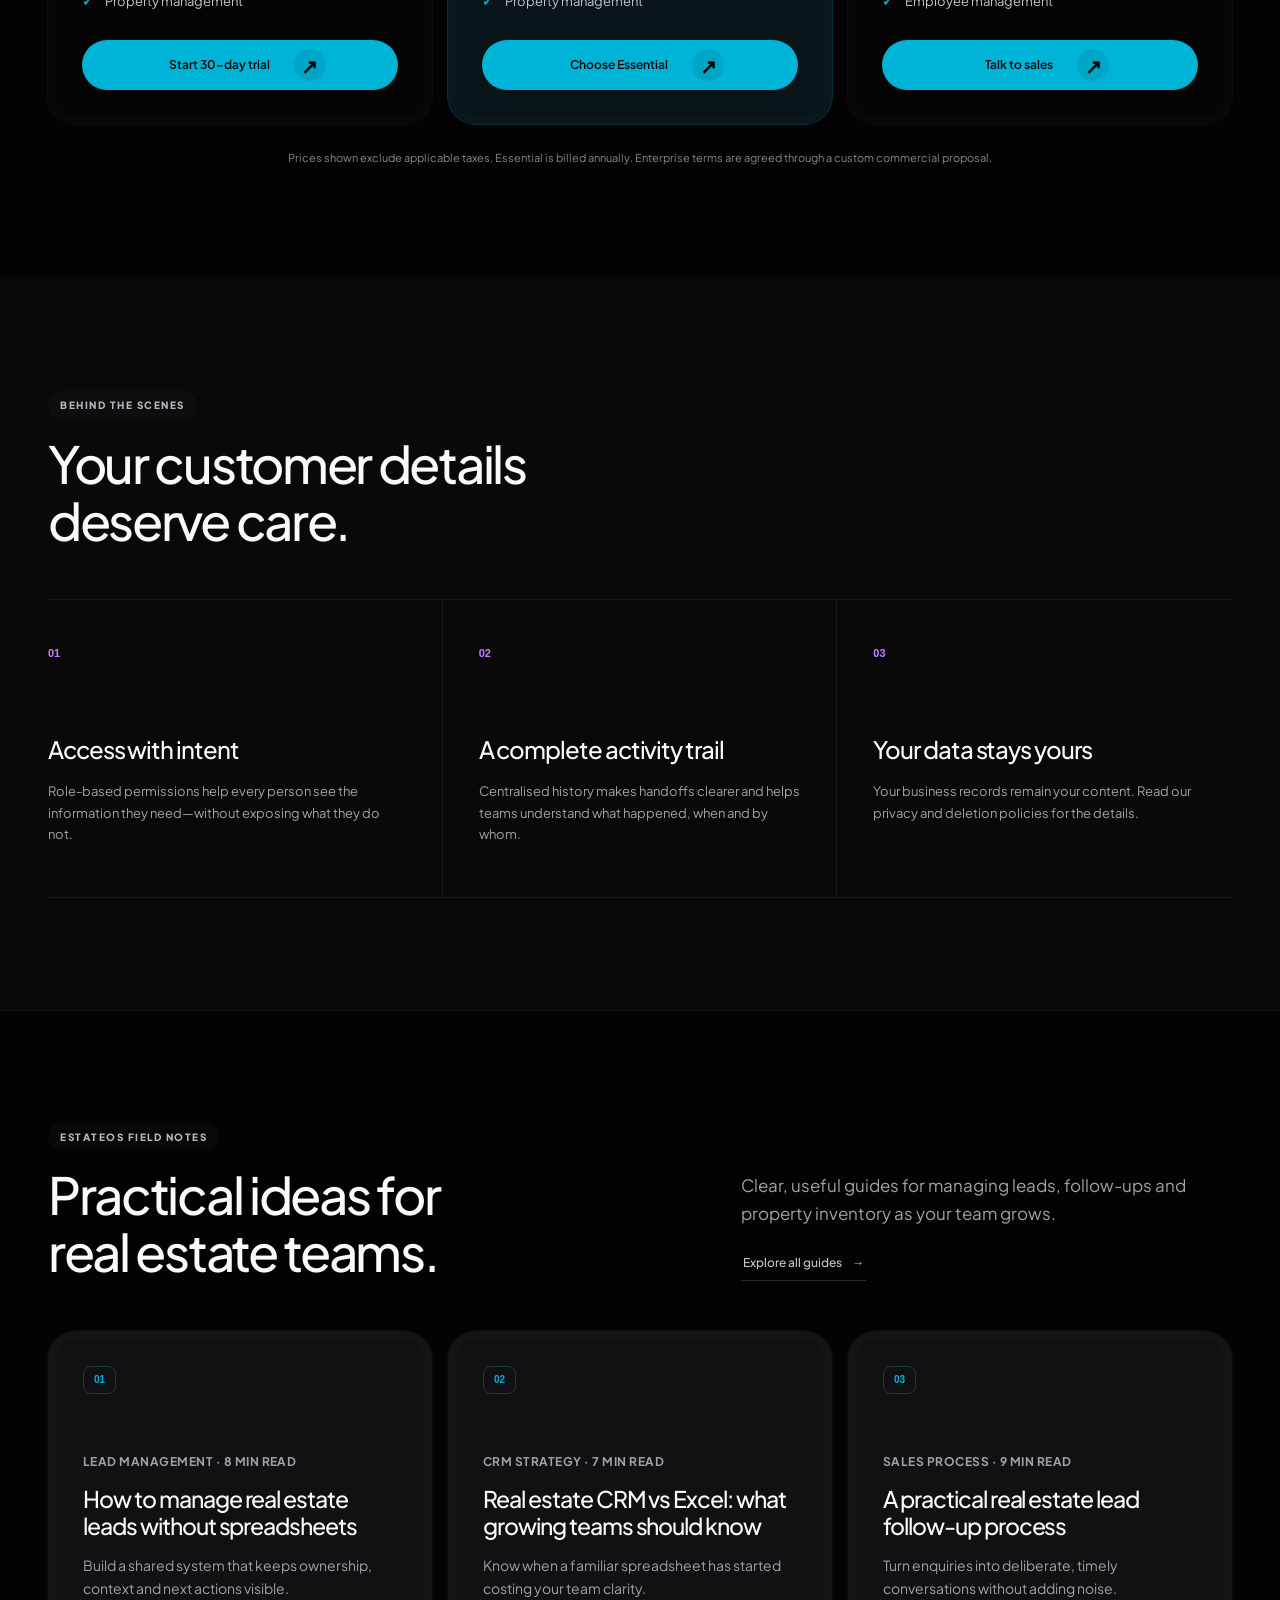
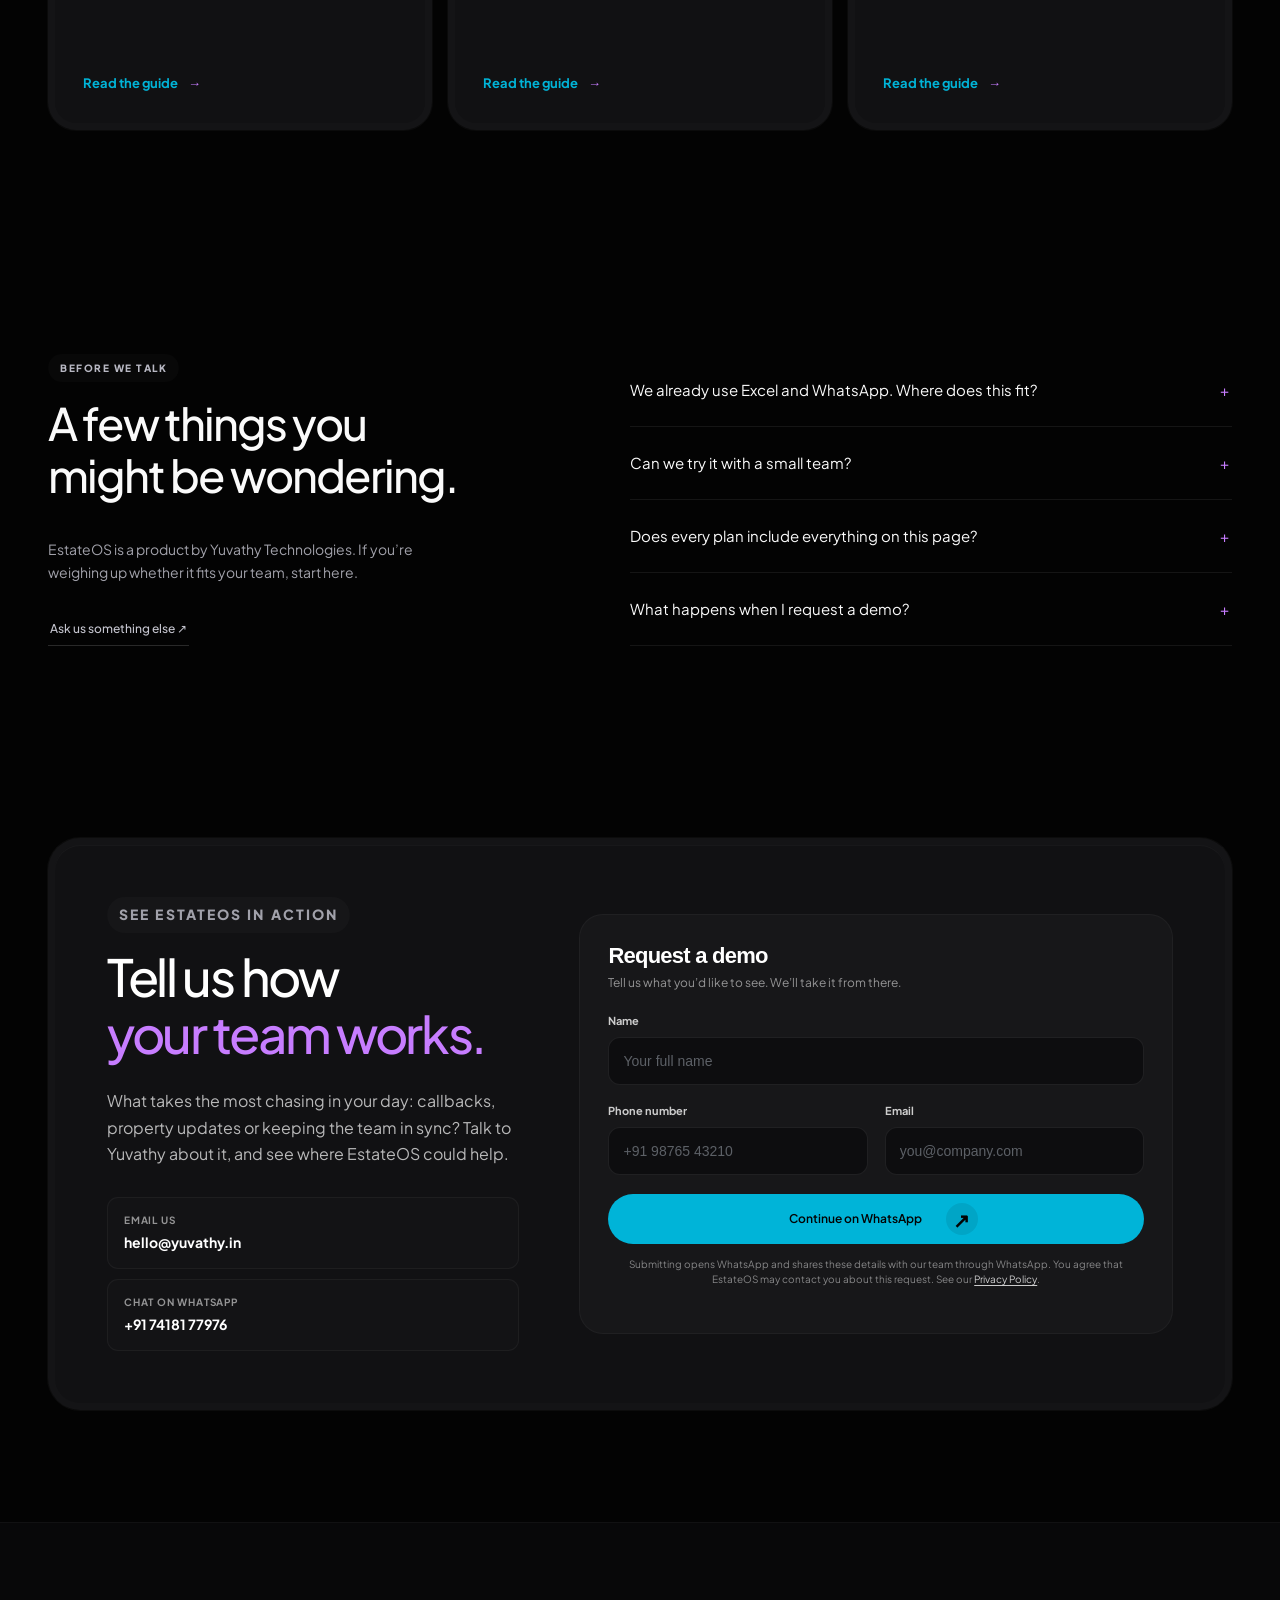
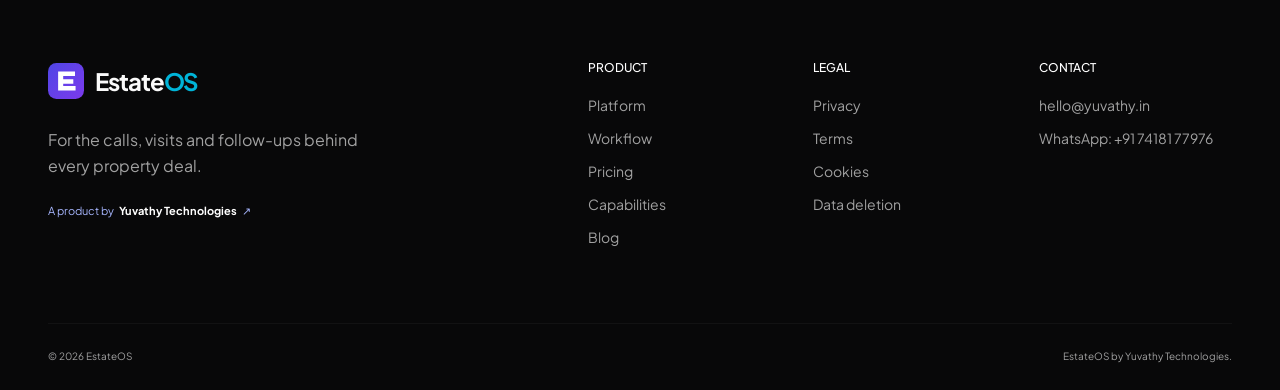
==== commit 68833dbe: "Refresh EstateOS marketing site and supporting pages" ====
--- a/index.html
+++ b/index.html
@@ -1,19 +1,27 @@
 <!doctype html>
 <html lang="en-IN">
 <head>
+    <!-- Google tag (gtag.js) -->
+    <script async src="https://www.googletagmanager.com/gtag/js?id=G-8HTMG8P2JD"></script>
+    <script>
+        window.dataLayer = window.dataLayer || [];
+        function gtag(){dataLayer.push(arguments);}
+        gtag('js', new Date());
+        gtag('config', 'G-8HTMG8P2JD');
+    </script>
     <meta charset="utf-8">
     <meta name="viewport" content="width=device-width, initial-scale=1">
     <title>EstateOS — Real Estate CRM &amp; Property Management Software</title>
     <meta name="description" content="Run property inventory, leads, follow-ups and your real estate team from one focused workspace with EstateOS.">
     <meta name="robots" content="index, follow, max-image-preview:large">
-    <meta name="theme-color" content="#070b14">
+    <meta name="theme-color" content="#030303">
     <link rel="canonical" href="https://estateos.yuvathy.in/">
     <link rel="icon" href="/favicon.svg" type="image/svg+xml">
     <link rel="manifest" href="/site.webmanifest">
     <meta property="og:type" content="website">
     <meta property="og:site_name" content="EstateOS">
     <meta property="og:title" content="EstateOS — Every property. Every lead. One place.">
-    <meta property="og:description" content="A focused operating workspace for modern real estate teams.">
+    <meta property="og:description" content="Keep property details, buyer conversations and your team’s next steps together.">
     <meta property="og:url" content="https://estateos.yuvathy.in/">
     <meta property="og:image" content="https://estateos.yuvathy.in/og.png">
     <meta property="og:image:width" content="1200">
@@ -21,13 +29,12 @@
     <meta property="og:image:alt" content="EstateOS — Every property. Every lead. One place.">
     <meta name="twitter:card" content="summary_large_image">
     <meta name="twitter:title" content="EstateOS — Every property. Every lead. One place.">
-    <meta name="twitter:description" content="A focused operating workspace for modern real estate teams.">
+    <meta name="twitter:description" content="Keep property details, buyer conversations and your team’s next steps together.">
     <meta name="twitter:image" content="https://estateos.yuvathy.in/og.png">
     <link rel="stylesheet" href="/style.css">
     <link rel="stylesheet" href="/responsive.css">
-    <link rel="preconnect" href="https://fonts.googleapis.com">
-    <link rel="preconnect" href="https://fonts.gstatic.com" crossorigin>
-    <link href="https://fonts.googleapis.com/css2?family=DM+Sans:wght@400;500;600;700&amp;family=Manrope:wght@500;600;700;800&amp;display=swap" rel="stylesheet">
+    <link rel="stylesheet" href="/marketing.css">
+    <link rel="preload" href="/assets/fonts/plus-jakarta-sans-latin-variable.woff2" as="font" type="font/woff2" crossorigin>
     <script type="application/ld+json">
     {
         "@context": "https://schema.org",
@@ -68,18 +75,18 @@
     }
     </script>
 </head>
-<body>
+<body class="marketing-page">
     <a class="skip-link" href="#main">Skip to content</a>
     <header class="site-header" id="site-header">
         <div class="container nav-wrap">
-            <a href="/" class="logo" aria-label="EstateOS home">Estate<span>OS</span></a>
+            <a href="/" class="logo" aria-label="EstateOS home"><img class="estateos-mark" src="/favicon.svg" alt="" width="36" height="36"><span class="estateos-wordmark">Estate<span>OS</span></span></a>
             <nav class="main-nav" id="main-nav" aria-label="Primary navigation">
                 <a href="#platform">Platform</a>
                 <a href="#workflow">Workflow</a>
                 <a href="#pricing">Pricing</a>
-                <a href="#security">Security</a>
+                <a href="#capabilities">Capabilities</a>
                 <a href="/blog/">Blog</a>
-                <a href="#contact">Contact</a>
+                <a href="https://app.estateos.yuvathy.in/">Log in ↗</a>
             </nav>
             <a href="#contact" class="button button-small nav-cta">Request a demo</a>
             <button class="menu-button" id="menu-button" type="button" aria-controls="main-nav" aria-expanded="false"><span>Menu</span><i aria-hidden="true"></i></button>
@@ -90,11 +97,11 @@
         <section class="hero" aria-labelledby="hero-title">
             <div class="container hero-grid">
                 <div class="hero-copy reveal">
-                    <h1 id="hero-title">Every property.<br>Every lead. <em>One place.</em></h1>
-                    <p class="hero-intro">EstateOS brings inventory, enquiries, follow-ups and team activity into one calm, connected workspace—so nothing promising gets lost.</p>
+                    <p class="kicker">For the people behind every property</p><h1 id="hero-title">A busy day.<br>A dozen follow-ups.<br><em>You’ve got this.</em></h1>
+                    <p class="hero-intro">A buyer is waiting for a callback. A site visit needs confirming. Someone needs the latest price. EstateOS keeps the details together, so your team can get on with helping people find the right property.</p>
                     <div class="hero-actions">
-                        <a href="#contact" class="button">Request a demo <span aria-hidden="true">&rarr;</span></a>
-                        <a href="#platform" class="quiet-link">See how it works <span aria-hidden="true">&darr;</span></a>
+                        <a href="#contact" class="button">Request a demo <span class="cta-arrow" aria-hidden="true">↗</span></a>
+                        <a href="#platform" class="quiet-link">See what a working day looks like <span aria-hidden="true">&darr;</span></a>
                     </div>
                     <div class="trust-row" aria-label="Product benefits">
                         <span>Built for Indian real estate</span>
@@ -103,47 +110,47 @@
                     </div>
                 </div>
 
-                <div class="product-window reveal" aria-label="EstateOS dashboard preview">
+                <div class="preview-shell reveal"><div class="preview-caption"><span>A DAY WITH ESTATEOS</span><span class="live-dot">The next thing to do</span></div><div class="product-window" aria-label="Illustrative EstateOS dashboard preview">
                     <div class="window-top">
-                        <div class="window-brand"><span class="brand-mark">E</span><strong>EstateOS</strong></div>
+                        <div class="window-brand"><img class="brand-mark" src="/favicon.svg" alt="" width="32" height="32"><strong>EstateOS</strong></div>
                         <div class="window-tools" aria-hidden="true"><span></span><span></span></div>
                     </div>
                     <div class="window-shell">
                         <aside class="window-nav" aria-hidden="true"><i class="active"></i><i></i><i></i><i></i><i></i></aside>
                         <div class="window-main">
-                            <div class="window-heading"><div><small>Good morning</small><h2>Business overview</h2></div><span class="date-chip">This month</span></div>
+                            <div class="window-heading"><div><small>Before you head out</small><h2>Today’s follow-ups</h2></div><span class="date-chip">Your team</span></div>
                             <div class="metric-grid">
-                                <article><span>Active properties</span><strong>248</strong><small>12 added this month</small></article>
-                                <article><span>Open enquiries</span><strong>64</strong><small>18 need follow-up</small></article>
-                                <article><span>Site visits</span><strong>31</strong><small>Scheduled this week</small></article>
+                                <article><span>Active properties</span><strong>24</strong><small>Inventory in one place</small></article>
+                                <article><span>Open enquiries</span><strong>18</strong><small>Keep the next step visible</small></article>
+                                <article><span>Site visits</span><strong>07</strong><small>Appointments & visits</small></article>
                             </div>
-                            <div class="pipeline-card">
-                                <div class="pipeline-head"><strong>Lead pipeline</strong><span>View all</span></div>
-                                <div class="pipeline-bars" aria-label="Illustrative pipeline chart"><i style="--bar:86%"></i><i style="--bar:64%"></i><i style="--bar:46%"></i><i style="--bar:28%"></i></div>
-                                <div class="pipeline-labels"><span>New</span><span>Qualified</span><span>Visits</span><span>Negotiation</span></div>
+                            <div class="day-list" aria-label="Illustrative follow-up list">
+                                <div class="day-task"><span class="task-time">10:00</span><div><strong>Call Priya about the 2 BHK</strong><p>Prefers Whitefield · Confirm her budget</p></div><span class="task-type">Call</span></div>
+                                <div class="day-task"><span class="task-time">12:30</span><div><strong>Confirm Saturday’s site visit</strong><p>Arun &amp; family · Meridian Villas</p></div><span class="task-type lilac">Visit</span></div>
+                                <div class="day-task"><span class="task-time">16:00</span><div><strong>Follow up on the quotation</strong><p>Check if the buyer has any questions</p></div><span class="task-type">Follow-up</span></div>
                             </div>
                         </div>
                     </div>
-                </div>
+                </div><p class="preview-note">An example day · Names and details are illustrative</p></div>
             </div>
         </section>
 
         <section class="value-strip" aria-label="EstateOS overview">
             <div class="container value-grid">
-                <p>One reliable source of truth, from first enquiry to final follow-up.</p>
-                <div><span>01</span>Inventory</div><div><span>02</span>CRM</div><div><span>03</span>Team</div><div><span>04</span>Insights</div>
+                <p>For brokers, sales teams and the people keeping the office running.</p>
+                <div><span>01</span>Inventory</div><div><span>02</span>CRM</div><div><span>03</span>Operations</div><div><span>04</span>Growth</div>
             </div>
         </section>
 
         <section class="section platform" id="platform" aria-labelledby="platform-title">
             <div class="container">
                 <div class="section-heading reveal">
-                    <div><p class="kicker">The platform</p><h2 id="platform-title">Less switching.<br>More closing.</h2></div>
-                    <p>Replace scattered sheets, chat threads and disconnected tools with a single operating rhythm your whole team can follow.</p>
+                    <div><p class="kicker">Sound familiar?</p><h2 id="platform-title">“Did anyone call<br>that buyer back?”</h2></div>
+                    <p>When work lives across phone calls, notebooks and chat threads, even a careful team can miss a detail. Give everyone a place to check before asking around.</p>
                 </div>
                 <div class="feature-grid">
                     <article class="feature feature-wide reveal">
-                        <div><span class="feature-number">01</span><h3>Property inventory that stays current</h3><p>Organise apartments, villas, plots and commercial spaces with pricing, media, availability and ownership in one structured record.</p></div>
+                        <div><span class="feature-number">01</span><h3>Know what’s available before you promise it.</h3><p>Keep prices, photos, availability and owner details with the property. When a buyer asks about a listing, your team knows where to look.</p></div>
                         <div class="inventory-preview" aria-hidden="true">
                             <div class="inventory-toolbar"><i></i><span></span><span></span></div>
                             <div class="property-row active"><b>Greenwood Residences</b><span>12 units</span><em>Active</em></div>
@@ -151,22 +158,35 @@
                             <div class="property-row"><b>Central Square</b><span>4 units</span><em>Draft</em></div>
                         </div>
                     </article>
-                    <article class="feature reveal"><span class="feature-number">02</span><h3>A lead CRM your team will actually use</h3><p>Capture every enquiry, assign the right owner and keep the next action visible—without another spreadsheet.</p><div class="mini-pipeline" aria-hidden="true"><i></i><i></i><i></i><i></i></div></article>
-                    <article class="feature feature-dark reveal"><span class="feature-number">03</span><h3>Follow-ups that move deals forward</h3><p>Give every conversation a clear next step with reminders, notes and a complete activity history.</p><div class="followup-card" aria-hidden="true"><span>Site visit</span><strong>Meridian Villas</strong><small>Today · 4:30 PM</small></div></article>
-                    <article class="feature reveal"><span class="feature-number">04</span><h3>Clear ownership, calmer teams</h3><p>Use roles and permissions to keep managers informed, agents focused and sensitive information in the right hands.</p><div class="team-stack" aria-hidden="true"><i>AK</i><i>RM</i><i>PS</i><span>+8</span></div></article>
-                    <article class="feature reveal"><span class="feature-number">05</span><h3>Decisions backed by live context</h3><p>See what is moving, what is stuck and where attention is needed across leads, properties and team activity.</p><div class="sparkline" aria-hidden="true"><span style="--h:30%"></span><span style="--h:45%"></span><span style="--h:40%"></span><span style="--h:70%"></span><span style="--h:62%"></span><span style="--h:88%"></span></div></article>
-                </div>
-            </div>
-        </section>
-
+                    <article class="feature reveal"><span class="feature-number">02</span><h3>Pick up where the last call ended.</h3><p>Save what the buyer is looking for, who spoke to them and what happens next. A colleague can take over without asking the customer to start again.</p><div class="mini-pipeline" aria-hidden="true"><i></i><i></i><i></i><i></i></div></article>
+                    <article class="feature feature-dark reveal"><span class="feature-number">03</span><h3>Make time for the call you promised.</h3><p>Record the conversation, set the next follow-up and schedule the visit. Keep the small promises that help customers feel looked after.</p><div class="followup-card" aria-hidden="true"><span>Site visit</span><strong>Meridian Villas</strong><small>Today · 4:30 PM</small></div></article>
+                    <article class="feature reveal"><span class="feature-number">04</span><h3>Know who’s taking care of it.</h3><p>Assign work to the right person and choose what each role can access. Check progress without calling everyone for an update.</p><div class="team-stack" aria-hidden="true"><i>AK</i><i>RM</i><i>PS</i><span>+8</span></div></article>
+                    <article class="feature reveal"><span class="feature-number">05</span><h3>See what needs your attention.</h3><p>Review leads, properties and team activity together. Spot the enquiries that need a follow-up before planning the rest of your day.</p><div class="sparkline" aria-hidden="true"><span style="--h:30%"></span><span style="--h:45%"></span><span style="--h:40%"></span><span style="--h:70%"></span><span style="--h:62%"></span><span style="--h:88%"></span></div></article>
+                </div>
+            </div>
+        </section>
+
+        <section class="section capabilities" id="capabilities" aria-labelledby="capabilities-title">
+            <div class="container">
+                <div class="section-heading reveal"><div><p class="kicker">When the work goes beyond sales</p><h2 id="capabilities-title">The booking is done.<br><em>The work isn’t.</em></h2></div><p>There are quotations to share, customers to update and a team to look after. EstateOS has room for that work, too.</p></div>
+                <div class="capability-layout">
+                    <article class="capability-shell capability-spotlight reveal"><div class="capability-core"><span class="feature-number">01 / SALES & CUSTOMER JOURNEY</span><h3>A customer shouldn’t have<br>to chase the same update twice.</h3><p>Manage leads, customers and appointments. Prepare quotations, track deals and bookings, then continue the relationship through post-booking milestones and a customer portal.</p><div class="journey-track" aria-label="Sales journey"><span>Enquiry</span><i>↗</i><span>Quotation</span><i>↗</i><span>Booking</span><i>↗</i><span>Handover</span></div><a class="quiet-link" href="#contact">Walk through your sales workflow ↗</a></div></article>
+                    <article class="capability-shell reveal"><div class="capability-core"><span class="feature-number">02 / YOUR DIGITAL STOREFRONT</span><h3>Give buyers a place<br>to browse before they call.</h3><p>Publish a branded property storefront with templates, property search and a blog. Understand visitor activity with storefront analytics.</p><div class="capability-tags"><span>Branded storefront</span><span>Visitor insights</span><span>Property discovery</span></div></div></article>
+                    <article class="capability-shell reveal"><div class="capability-core"><span class="feature-number">03 / TEAM & HR</span><h3>Attendance, leave, payslips.<br>The office needs those, too.</h3><p>Manage employees and roles, attendance and leave, payroll and payslips. Keep approvals and company activity close to the work.</p><div class="capability-tags"><span>Attendance & leave</span><span>Payroll</span><span>Approvals</span></div></div></article>
+                    <article class="capability-shell reveal"><div class="capability-core"><span class="feature-number">04 / PARTNERS & GROWTH</span><h3>Keep in touch with<br>buyers and channel partners.</h3><p>Manage channel partners, build audience segments and nurture leads with campaigns and journeys. Connect messaging providers through your integration setup.</p><div class="capability-tags"><span>Channel partners</span><span>Marketing automation</span><span>Integrations</span></div></div></article>
+                    <article class="capability-shell capability-intelligence reveal"><div class="capability-core"><span class="feature-number">05 / INTELLIGENCE & OVERSIGHT</span><h3>A little help deciding<br>who to follow up with.</h3><p>Explore lead scoring, property matching, follow-up suggestions and daily briefings. Use reports, role permissions and audit activity to keep decisions grounded.</p><div class="intelligence-signal"><span aria-hidden="true">✳</span><div>Start with a useful daily briefing.<small>Review suggestions alongside what you know about the customer.</small></div></div></div></article>
+                </div>
+                <p class="capability-note reveal">Feature access depends on your subscription and permissions. Messaging, integrations and AI enhancements require relevant configuration. We’ll help you find the right setup in your demo.</p>
+            </div>
+        </section>
         <section class="section workflow" id="workflow" aria-labelledby="workflow-title">
             <div class="container workflow-grid">
-                <div class="workflow-copy reveal"><p class="kicker kicker-light">One continuous workflow</p><h2 id="workflow-title">From enquiry<br>to outcome.</h2><p>EstateOS keeps the full story attached to the work, giving your team context at every handoff.</p><a href="#contact" class="quiet-link quiet-link-light">Walk through the workflow <span aria-hidden="true">&rarr;</span></a></div>
+                <div class="workflow-copy reveal"><p class="kicker kicker-light">An everyday example</p><h2 id="workflow-title">One enquiry.<br>A few thoughtful steps.</h2><p>A buyer calls about a two-bedroom home. Here’s how the team can keep the conversation moving without losing the details.</p><a href="#contact" class="quiet-link quiet-link-light">Show me this in a demo <span aria-hidden="true">&rarr;</span></a></div>
                 <ol class="workflow-list">
-                    <li class="reveal"><span>01</span><div><h3>Capture</h3><p>Bring a new enquiry into one shared pipeline.</p></div></li>
-                    <li class="reveal"><span>02</span><div><h3>Qualify</h3><p>Understand preferences, budget and intent.</p></div></li>
-                    <li class="reveal"><span>03</span><div><h3>Match</h3><p>Connect buyers with relevant, available inventory.</p></div></li>
-                    <li class="reveal"><span>04</span><div><h3>Follow through</h3><p>Plan visits, record conversations and keep momentum.</p></div></li>
+                    <li class="reveal"><span>01</span><div><h3>“We’re looking for a 2 BHK.”</h3><p>Record their preferred area, budget and timeline. Assign someone to take the conversation forward.</p></div></li>
+                    <li class="reveal"><span>02</span><div><h3>“Can we see it this weekend?”</h3><p>Check the available properties and schedule an appointment. Keep the buyer’s preferences with their record.</p></div></li>
+                    <li class="reveal"><span>03</span><div><h3>“Please send us the details.”</h3><p>Prepare a quotation and record the next follow-up, so the colleague helping tomorrow has the same context.</p></div></li>
+                    <li class="reveal"><span>04</span><div><h3>“What happens after we book?”</h3><p>Track the booking and post-booking milestones. Give the customer a place to follow their journey.</p></div></li>
                 </ol>
             </div>
         </section>
@@ -174,7 +194,7 @@
         <section class="section pricing" id="pricing" aria-labelledby="pricing-title">
             <div class="container">
                 <div class="section-heading reveal">
-                    <div><p class="kicker">Simple, transparent plans</p><h2 id="pricing-title">Start small.<br>Scale with confidence.</h2></div>
+                    <div><p class="kicker">Find your fit</p><h2 id="pricing-title">Try it with the people<br>you work with.</h2></div>
                     <p>Try EstateOS free for 30 days, choose an annual plan for a growing team, or speak with us about a tailored enterprise setup.</p>
                 </div>
                 <div class="pricing-grid">
@@ -183,9 +203,9 @@
                         <h3>Pilot</h3>
                         <p class="plan-description">An EstateOS trial for one company admin and one employee.</p>
                         <div class="plan-price"><strong>Free</strong><span>30-day trial</span></div>
-                        <div class="plan-summary"><span>1 admin + 1 employee</span><span>100 properties</span><span>6 platform features</span></div>
+                        <div class="plan-summary"><span>1 admin + 1 employee</span><span>100 properties</span><span>Core workflows</span></div>
                         <div class="plan-includes"><span>Key inclusions</span><ul><li>Deals</li><li>Lead management</li><li>Customer records</li><li>Employee management</li><li>Property management</li></ul></div>
-                        <a class="pricing-button plan-cta" href="#contact" data-plan="Pilot">Start 30-day trial <span aria-hidden="true">&rarr;</span></a>
+                        <a class="pricing-button plan-cta" href="#contact" data-plan="Pilot">Start 30-day trial <span class="cta-arrow" aria-hidden="true">↗</span></a>
                     </article>
 
                     <article class="pricing-card pricing-card-featured reveal">
@@ -193,9 +213,9 @@
                         <h3>Essential</h3>
                         <p class="plan-description">For growing real-estate teams, starting with one admin and two employees.</p>
                         <div class="plan-price"><strong><small>&#8377;</small>1,499</strong><span>per user / month</span></div>
-                        <div class="plan-summary"><span>Minimum 3 users</span><span>1 admin + 2 employees</span><span>8 platform features</span></div>
+                        <div class="plan-summary"><span>Minimum 3 users</span><span>1 admin + 2 employees</span><span>Growing teams</span></div>
                         <div class="plan-includes"><span>Key inclusions</span><ul><li>Deals</li><li>Lead management</li><li>Customer records</li><li>Employee management</li><li>Property management</li></ul></div>
-                        <a class="button plan-cta" href="#contact" data-plan="Essential">Choose Essential <span aria-hidden="true">&rarr;</span></a>
+                        <a class="button plan-cta" href="#contact" data-plan="Essential">Choose Essential <span class="cta-arrow" aria-hidden="true">↗</span></a>
                     </article>
 
                     <article class="pricing-card reveal">
@@ -203,9 +223,9 @@
                         <h3>Enterprise</h3>
                         <p class="plan-description">A custom plan for larger, multi-branch and integration-led operations.</p>
                         <div class="plan-price"><strong>Custom quote</strong><span>Annual commercial agreement</span></div>
-                        <div class="plan-summary"><span>Custom annual plan</span><span>Multi-branch operations</span><span>11 platform features</span></div>
+                        <div class="plan-summary"><span>Custom annual plan</span><span>Multi-branch operations</span><span>Tailored scope</span></div>
                         <div class="plan-includes"><span>Key inclusions</span><ul><li>Deals</li><li>Lead management</li><li>WhatsApp integration</li><li>Customer records</li><li>Employee management</li></ul></div>
-                        <a class="pricing-button plan-cta" href="#contact" data-plan="Enterprise">Talk to sales <span aria-hidden="true">&rarr;</span></a>
+                        <a class="pricing-button plan-cta" href="#contact" data-plan="Enterprise">Talk to sales <span class="cta-arrow" aria-hidden="true">↗</span></a>
                     </article>
                 </div>
                 <p class="pricing-footnote reveal">Prices shown exclude applicable taxes. Essential is billed annually. Enterprise terms are agreed through a custom commercial proposal.</p>
@@ -214,7 +234,7 @@
 
         <section class="section principles" id="security" aria-labelledby="principles-title">
             <div class="container">
-                <div class="section-heading compact reveal"><div><p class="kicker">Designed for trust</p><h2 id="principles-title">Serious software.<br>Quiet confidence.</h2></div></div>
+                <div class="section-heading compact reveal"><div><p class="kicker">Behind the scenes</p><h2 id="principles-title">Your customer details<br>deserve care.</h2></div></div>
                 <div class="principle-grid">
                     <article class="reveal"><span class="line-icon">01</span><h3>Access with intent</h3><p>Role-based permissions help every person see the information they need—without exposing what they do not.</p></article>
                     <article class="reveal"><span class="line-icon">02</span><h3>A complete activity trail</h3><p>Centralised history makes handoffs clearer and helps teams understand what happened, when and by whom.</p></article>
@@ -243,12 +263,24 @@
             </div>
         </section>
 
+        <section class="section everyday-questions" aria-labelledby="questions-title">
+            <div class="container questions-layout">
+                <div class="reveal"><p class="kicker">Before we talk</p><h2 id="questions-title">A few things you<br>might be wondering.</h2><p class="questions-intro">EstateOS is a product by Yuvathy Technologies. If you’re weighing up whether it fits your team, start here.</p><a class="quiet-link" href="mailto:hello@yuvathy.in?subject=Question%20about%20EstateOS">Ask us something else ↗</a></div>
+                <div class="question-list reveal">
+                    <details><summary>We already use Excel and WhatsApp. Where does this fit?</summary><p>You can use EstateOS for shared property records, lead ownership and follow-ups, so those details are easier to find. In a demo, bring an example of how your team works today and we can walk through it together.</p></details>
+                    <details><summary>Can we try it with a small team?</summary><p>The Pilot plan is a free 30-day trial for one company admin and one employee, with up to 100 properties. Use it to see how the core workflows fit your day before choosing a paid plan.</p></details>
+                    <details><summary>Does every plan include everything on this page?</summary><p>No. Access depends on the plan and each person’s permissions. Messaging providers, integrations and AI enhancements also need configuration. Ask us to confirm the features you need before you choose a plan.</p></details>
+                    <details><summary>What happens when I request a demo?</summary><p>The form prepares a WhatsApp message with your contact details and selected plan. You review and send it in WhatsApp, then speak with the Yuvathy team about what you’d like to see.</p></details>
+                </div>
+            </div>
+        </section>
+
         <section class="contact" id="contact" aria-labelledby="contact-title">
             <div class="container contact-card reveal">
                 <div class="contact-intro">
                     <p class="kicker kicker-light">See EstateOS in action</p>
-                    <h2 id="contact-title">Run your next deal<br>with less noise.</h2>
-                    <p>Share your details and our team will help you explore EstateOS for your real estate workflow.</p>
+                    <h2 id="contact-title">Tell us how<br><em>your team works.</em></h2>
+                    <p>What takes the most chasing in your day: callbacks, property updates or keeping the team in sync? Talk to Yuvathy about it, and see where EstateOS could help.</p>
                     <div class="contact-channels" aria-label="Direct contact options">
                         <a class="contact-channel" href="mailto:hello@yuvathy.in?subject=EstateOS%20enquiry">
                             <span>Email us</span><strong>hello@yuvathy.in</strong>
@@ -261,7 +293,7 @@
                 <form class="demo-form" id="demo-form" action="https://wa.me/917418177976" method="get" target="_blank">
                     <input type="hidden" name="text" id="whatsapp-message" value="">
                     <input type="hidden" id="demo-plan" value="General enquiry">
-                    <div class="form-heading"><span id="demo-form-title">Request a demo</span><p>We usually respond within one business day.</p></div>
+                    <div class="form-heading"><span id="demo-form-title">Request a demo</span><p>Tell us what you’d like to see. We’ll take it from there.</p></div>
                     <div class="form-field form-field-full">
                         <label for="demo-name">Name</label>
                         <input id="demo-name" type="text" autocomplete="name" placeholder="Your full name" required maxlength="80">
@@ -274,7 +306,7 @@
                         <label for="demo-email">Email</label>
                         <input id="demo-email" type="email" autocomplete="email" inputmode="email" placeholder="you@company.com" required maxlength="120">
                     </div>
-                    <button class="button button-light form-submit" type="submit">Send demo request <span aria-hidden="true">&rarr;</span></button>
+                    <button class="button button-light form-submit" type="submit">Continue on WhatsApp <span class="cta-arrow" aria-hidden="true">↗</span></button>
                     <p class="form-privacy">Submitting opens WhatsApp and shares these details with our team through WhatsApp. You agree that EstateOS may contact you about this request. See our <a href="/privacy/">Privacy Policy</a>.</p>
                     <p class="form-status" id="form-status" aria-live="polite"></p>
                 </form>
@@ -285,17 +317,17 @@
     <footer class="site-footer">
         <div class="container footer-top">
             <div>
-                <a href="/" class="logo logo-light" aria-label="EstateOS home">Estate<span>OS</span></a>
-                <p>The operating workspace for modern real estate teams.</p>
+                <a href="/" class="logo logo-light" aria-label="EstateOS home"><img class="estateos-mark" src="/favicon.svg" alt="" width="36" height="36"><span class="estateos-wordmark">Estate<span>OS</span></span></a>
+                <p>For the calls, visits and follow-ups behind every property deal.</p>
                 <a class="footer-company" href="https://yuvathy.in/" target="_blank" rel="noopener noreferrer">A product by <strong>Yuvathy Technologies</strong> <span aria-hidden="true">&nearr;</span></a>
             </div>
             <div class="footer-links">
-                <div><h2>Product</h2><a href="#platform">Platform</a><a href="#workflow">Workflow</a><a href="#pricing">Pricing</a><a href="#security">Security</a><a href="/blog/">Blog</a></div>
-                <div><h2>Legal</h2><a href="/privacy/">Privacy</a><a href="/terms/">Terms</a><a href="/data-deletion/">Data deletion</a></div>
+                <div><h2>Product</h2><a href="#platform">Platform</a><a href="#workflow">Workflow</a><a href="#pricing">Pricing</a><a href="#capabilities">Capabilities</a><a href="/blog/">Blog</a></div>
+                <div><h2>Legal</h2><a href="/privacy/">Privacy</a><a href="/terms/">Terms</a><a href="/cookies/">Cookies</a><a href="/data-deletion/">Data deletion</a></div>
                 <div><h2>Contact</h2><a href="mailto:hello@yuvathy.in">hello@yuvathy.in</a><a href="https://wa.me/917418177976?text=Hi%20EstateOS%20team%2C%20I%27d%20like%20to%20know%20more%20about%20EstateOS." target="_blank" rel="noopener noreferrer">WhatsApp: +91 74181 77976</a></div>
             </div>
         </div>
-        <div class="container footer-bottom"><span>&copy; <span id="year">2026</span> EstateOS</span><span>Built for work that moves.</span></div>
+        <div class="container footer-bottom"><span>&copy; <span id="year">2026</span> EstateOS</span><span>EstateOS by Yuvathy Technologies.</span></div>
     </footer>
     <script src="/main.js" defer></script>
 </body>
--- a/marketing.css
+++ b/marketing.css
@@ -0,0 +1,55 @@
+@font-face{font-family:'Plus Jakarta Sans';font-style:normal;font-weight:400 800;font-display:swap;src:url('/assets/fonts/plus-jakarta-sans-latin-variable.woff2') format('woff2')}
+:root{--ink:#fafafa;--ink-soft:#c5c5cf;--muted:#a1a1aa;--green:#00b4d8;--green-deep:#008aa6;--gold:#c77dff;--cream:#111113;--paper:#030303;--line:#ffffff12;--shadow:0 24px 90px #00000014;--curve:cubic-bezier(.22,.8,.25,1)}
+html{scroll-padding-top:125px}.marketing-page{font-family:'Plus Jakarta Sans',sans-serif}.marketing-page h1,.marketing-page h2,.marketing-page h3,.marketing-page .logo{font-family:inherit;font-weight:500;letter-spacing:-.045em}.marketing-page em{font-style:normal;color:var(--gold)}.container{width:min(1240px,calc(100% - 96px))}.section{padding:112px 0}.kicker{display:table;padding:6px 12px;border-radius:99px;background:#ffffff05;color:#b8b8c3;font-size:10px;letter-spacing:.15em;text-transform:uppercase}.site-header{inset:24px 0 auto;background:none;border:0;backdrop-filter:none;pointer-events:none;z-index:30}.site-header.scrolled{box-shadow:none;border:0}.nav-wrap{height:68px;border:1px solid #ffffff10;border-radius:99px;padding:10px 12px 10px 25px;background:#111113ed;backdrop-filter:blur(20px);pointer-events:auto;gap:26px}.logo{font-size:24px!important;font-weight:700!important}.logo span{color:var(--primary,#00b4d8)}.main-nav{gap:24px}.main-nav a{font-size:12px;font-weight:500;color:var(--muted)}.nav-cta{font-size:12px!important}.button,.pricing-button{border:0;border-radius:99px;background:#00b4d8;color:#030303;box-shadow:none;font-size:12px;font-weight:600;padding:8px 8px 8px 22px;gap:24px;transition:transform .6s var(--curve),background .6s var(--curve)}.button:hover,.pricing-button:hover{background:#34c8e5;color:#030303;box-shadow:none;transform:translateY(-2px)}.button:active,.pricing-button:active{transform:scale(.98)}.cta-arrow{width:32px;height:32px;display:grid;place-items:center;background:#03030315;border-radius:50%;font-size:20px;flex-shrink:0;transition:transform .6s var(--curve)}.button:hover .cta-arrow,.pricing-button:hover .cta-arrow{transform:translate(2px,-2px)}.quiet-link{font-size:12px;font-weight:500;border-color:#ffffff26}.hero{min-height:790px;padding:180px 0 100px;background:radial-gradient(ellipse at 83% 40%,#00b4d80a,transparent 44%),#030303}.hero-grid{grid-template-columns:1.06fr 1fr;gap:64px}.hero h1{font-size:clamp(46px,5.1vw,72px);line-height:1.08;margin-bottom:26px}.hero h1 em{background:none;color:#c77dff}.hero-intro{font-size:15px;line-height:1.9;color:#a1a1aa;max-width:490px}.hero .kicker{margin-bottom:25px}.hero-actions{gap:26px;margin-bottom:32px}.trust-row{font-size:10px;gap:12px}.trust-row span::before{color:#00b4d8}.preview-shell{padding:8px;background:#ffffff04;border:1px solid #ffffff0c;border-radius:30px;position:relative}.preview-caption{display:flex;justify-content:space-between;padding:15px 14px 22px;font-size:8px;letter-spacing:.08em;color:#9898a6}.live-dot{letter-spacing:0}.live-dot:before{content:'';display:inline-block;width:5px;height:5px;background:#00b4d8;border-radius:50%;margin-right:6px}.product-window{background:#101012;border:1px solid #ffffff0b;border-radius:22px;transform:none;box-shadow:none}.product-window::after{display:none}.window-top{background:#151517;border-color:#ffffff09;padding:20px}.brand-mark{background:#00b4d8;color:#030303;border-radius:9px}.window-brand strong{font-size:12px}.window-nav{background:#0b0b0d;border-color:#ffffff08}.window-nav i{background:#ffffff10;border-radius:4px}.window-nav i.active{background:#00b4d8}.window-main{padding:24px 18px}.window-heading h2{font-size:20px;letter-spacing:-.03em}.date-chip{background:#ffffff06;border-color:#ffffff09;font-size:8px}.metric-grid{gap:8px}.metric-grid article{padding:15px 10px;background:#19191c;border:1px solid #ffffff08;border-radius:13px}.metric-grid article>span{font-size:9px}.metric-grid strong{font-size:28px;font-weight:500}.metric-grid small{font-size:8px;color:#92929d}.pipeline-card{background:#171719;border-color:#ffffff08;border-radius:15px;padding:18px}.pipeline-head{font-size:11px}.pipeline-head span{color:#00b4d8}.pipeline-bars{gap:15px;height:100px}.pipeline-bars i{background:linear-gradient(0deg,#00b4d822,#00b4d8);border-radius:6px 6px 0 0}.pipeline-bars i:nth-child(even){background:linear-gradient(0deg,#c77dff22,#c77dff)}.pipeline-labels{font-size:8px}.preview-note{color:#777783;font-size:9px;margin:16px 12px 8px}.value-strip{background:#030303;border-block:1px solid #ffffff0b}.value-grid{padding-block:26px}.value-grid p{font-size:12px;color:#91919c}.value-grid div{font-size:11px}.value-grid div span{color:#00b4d8;font-size:9px}.section-heading{gap:80px;margin-bottom:50px}.section-heading h2,.workflow h2,.contact h2{font-size:clamp(34px,4vw,52px);line-height:1.12}.section-heading>p,.section-heading>div>p:not(.kicker){font-size:14px;color:#a1a1aa}.feature-grid{gap:20px;grid-template-columns:repeat(2,minmax(0,1fr))}.feature{border:7px solid #ffffff03;outline:1px solid #ffffff08;border-radius:28px;background:#111113;padding:30px;box-shadow:inset 0 1px #ffffff08}.feature-wide{grid-column:1/-1;grid-template-columns:1fr 1fr;gap:60px}.feature-number{font-size:9px;color:#00b4d8;letter-spacing:.1em}.feature h3{font-size:24px;max-width:360px}.feature p{font-size:13px;color:#a1a1aa}.feature-dark{background:#151019}.inventory-preview,.followup-card{background:#1a1a1d;border-color:#ffffff0b;box-shadow:none}.property-row,.property-row.active{background:#ffffff03;border-color:#ffffff0a}.property-row em{color:#70cfc8}.mini-pipeline i{background:#00b4d8}.mini-pipeline i:nth-child(2){background:#35a6c0}.mini-pipeline i:nth-child(3){background:#9973bb}.mini-pipeline i:nth-child(4){background:#c77dff}.team-stack i{background:#213137;border-color:#111113}.team-stack i:nth-child(2){background:#362541}.team-stack i:nth-child(3){background:#2d2d32}.sparkline span{background:#00b4d8}.capabilities{background:#09090a}.capability-layout{display:grid;grid-template-columns:repeat(2,minmax(0,1fr));gap:20px}.capability-shell{padding:7px;border-radius:29px;background:#ffffff03;outline:1px solid #ffffff08}.capability-core{height:100%;padding:36px;background:#131315;border-radius:22px;box-shadow:inset 0 1px #ffffff08}.capability-core h3{font-size:28px;line-height:1.2;margin:28px 0 20px}.capability-core p{font-size:13px;color:#a1a1aa;max-width:540px}.capability-spotlight{grid-column:1/-1}.capability-spotlight .capability-core{background:radial-gradient(ellipse at 100% 0,#00b4d813,transparent 60%),#131315;padding:44px}.capability-spotlight h3{font-size:36px}.journey-track{display:flex;align-items:center;gap:16px;margin:35px 0;flex-wrap:wrap}.journey-track span,.capability-tags span{padding:8px 13px;background:#ffffff04;border-radius:99px;font-size:10px;color:#c4c4cd}.journey-track i{font-style:normal;color:#00b4d8}.capability-tags{display:flex;gap:8px;flex-wrap:wrap;margin-top:30px}.intelligence-signal{display:flex;align-items:center;gap:15px;margin-top:26px;font-size:12px}.intelligence-signal>span{color:#c77dff;font-size:40px}.intelligence-signal small{display:block;color:#85858f;font-size:10px;margin-top:6px}.capability-note{font-size:11px;color:#85858f;margin:28px 0 0;max-width:780px}.workflow{background:#100d14}.workflow-copy>p{color:#a1a1aa}.workflow-list li{border-color:#ffffff10}.workflow-list li>span{color:#c77dff}.workflow-list p{color:#a1a1aa}.pricing-card{background:#ffffff03;border:7px solid #ffffff02;outline:1px solid #ffffff09;border-radius:28px;padding:27px;box-shadow:inset 0 1px #ffffff08}.pricing-card-featured{background:#091518;outline-color:#00b4d844;box-shadow:inset 0 1px #ffffff10}.pricing-card h3{font-size:28px}.plan-icon{background:#ffffff06;color:#00b4d8}.plan-status{background:#ffffff05;color:#babac5;border-color:#ffffff0c}.plan-price strong{font-size:36px;letter-spacing:-.05em}.pricing-card:last-child .plan-price strong{font-size:29px}.plan-summary span{background:#ffffff04;color:#b7b7c2;border-color:#ffffff0b}.plan-includes li:before{color:#00b4d8}.pricing-footnote{color:#888893}.principles{background:#09090a}.principle-grid h3{font-size:24px}.line-icon{color:#c77dff;border-color:#ffffff15}.principle-grid p{font-size:13px;color:#a1a1aa}.insight-card{background:#111113;border:7px solid #ffffff03;outline:1px solid #ffffff08;border-radius:28px}.insight-card>a{padding:28px}.insight-card h3{font-size:23px}.insight-number,.insight-link{color:#00b4d8}.insight-card p{font-size:12px;color:#a1a1aa}.contact{padding:80px 0 112px;background:#030303}.contact-card{background:#111113;border:7px solid #ffffff03;outline:1px solid #ffffff09;border-radius:32px;box-shadow:inset 0 1px #ffffff08;padding:52px;gap:60px}.contact-intro>p{font-size:14px;color:#a1a1aa}.contact-channel{border-color:#ffffff0b;background:#ffffff03}.demo-form{background:#171719;border:1px solid #ffffff0a;box-shadow:none;border-radius:24px;padding:28px}.demo-form input{background:#0d0d0f;border:1px solid #ffffff14;border-radius:12px;color:white}.demo-form input:focus{border-color:#00b4d8}.button-light{background:#00b4d8}.site-footer{background:#080809;border-top:1px solid #ffffff09}.footer-top{padding-block:64px}.footer-links h2{font-size:12px;letter-spacing:0}.footer-company{font-size:11px}.footer-bottom{border-color:#ffffff0a;font-size:10px}.reveal{transition:opacity .9s var(--curve),transform .9s var(--curve)}.menu-button i,.menu-button i:after{transition:transform .5s var(--curve)}
+@media(min-width:861px) and (max-width:1100px){.nav-wrap{gap:18px}.main-nav{gap:15px}.hero-grid{grid-template-columns:1fr 1fr;gap:30px}.hero h1{font-size:52px}.metric-grid small{font-size:7px}.contact-card{gap:30px;padding:32px}}
+@media(max-width:860px){.container{width:calc(100% - 32px)}.site-header{top:16px}.nav-wrap{padding:8px 18px;height:62px}.menu-button{min-width:44px;min-height:44px;justify-content:center}.menu-button>span{display:none}.nav-cta{margin-left:auto}.main-nav{inset:94px 16px 16px;padding:42px 30px;border-radius:26px;background:#111113f5;backdrop-filter:blur(24px);align-content:center;gap:10px;visibility:hidden;transition:opacity .6s var(--curve),transform .6s var(--curve),visibility .6s}.main-nav.open{visibility:visible}.main-nav a{font-size:25px;font-weight:500;border:0;transform:translateY(15px);transition:transform .7s var(--curve);padding:12px 0}.main-nav.open a{transform:none}.main-nav a:nth-child(2){transition-delay:40ms}.main-nav a:nth-child(3){transition-delay:80ms}.main-nav a:nth-child(4){transition-delay:120ms}.main-nav a:nth-child(5){transition-delay:160ms}.main-nav a:nth-child(6){transition-delay:200ms}.hero{padding:140px 0 65px;min-height:auto}.hero-grid{grid-template-columns:1fr;gap:48px}.hero h1{font-size:clamp(43px,8vw,64px)}.hero-intro{max-width:580px}.preview-shell{width:100%;max-width:650px}.product-window{max-width:none}.section{padding:80px 0}.section-heading{gap:22px}.feature-grid,.capability-layout{grid-template-columns:1fr}.feature-wide,.capability-spotlight{grid-column:auto}.feature{padding:26px}.capability-core,.capability-spotlight .capability-core{padding:28px}.capability-spotlight h3{font-size:30px}.contact{padding:40px 0 80px}.contact-card{padding:25px;gap:35px}.pricing-card{padding:28px}.value-grid{gap:18px}.value-grid p{grid-column:1/-1}.contact h2{font-size:36px}.demo-form{padding:22px}.hero-actions{flex-wrap:wrap;gap:18px}.trust-row{max-width:330px;line-height:1.8}.window-heading h2{font-size:18px}.window-main{padding:20px 12px}.metric-grid strong{font-size:25px}.metric-grid article{padding:12px 8px}.metric-grid article>span{font-size:8px}.metric-grid small{font-size:7px}.journey-track{gap:8px}.journey-track span{font-size:9px;padding:7px 10px}.preview-caption{font-size:7px;padding-inline:8px}.section-heading h2{font-size:37px}}
+@media(prefers-reduced-motion:reduce){html{scroll-behavior:auto}*,*::before,*::after{animation:none!important;transition:none!important}.reveal{opacity:1;transform:none}}
+.marketing-page .pricing,.marketing-page .insights{background:#030303}.marketing-page .feature-wide{background:#111113}
+@media(max-width:860px){.nav-wrap{backdrop-filter:none}.main-nav{z-index:31}.menu-button{position:relative;z-index:32}}
+
+/* Everyday work, rather than decorative dashboard charts. */
+.day-list { margin-top: 22px; padding: 6px 14px; background: #ffffff03; border-radius: 16px; box-shadow: inset 0 1px #ffffff08; }
+.day-task { display: grid; grid-template-columns: 36px 1fr auto; align-items: center; gap: 12px; padding: 17px 0; }
+.day-task + .day-task { border-top: 1px solid #ffffff08; }
+.task-time { color: #9797a3; font-size: 9px; font-variant-numeric: tabular-nums; }
+.day-task strong { display: block; font-size: 11px; font-weight: 500; line-height: 1.5; }
+.day-task p { color: #9696a2; font-size: 9px; margin: 4px 0 0; line-height: 1.6; }
+.task-type { border-radius: 99px; padding: 5px 9px; background: #00b4d810; color: #65ccdb; font-size: 8px; }
+.task-type.lilac { background: #c77dff12; color: #d3a0f7; }
+.marketing-page .hero h1 { font-size: clamp(43px, 4.8vw, 67px); }
+.marketing-page .hero-intro { max-width: 510px; font-size: 16px; }
+.marketing-page .feature h3 { max-width: 420px; }
+.marketing-page .capability-core h3 { font-size: 27px; }
+.marketing-page .capability-spotlight h3 { font-size: 36px; max-width: 620px; }
+.marketing-page .capability-spotlight .capability-core { background: #131315; }
+.marketing-page .workflow-list h3 { font-size: 22px; }
+.marketing-page .workflow-list p { max-width: 450px; font-size: 14px; line-height: 1.8; }
+.marketing-page .workflow-copy > p:not(.kicker) { font-size: 15px; line-height: 1.85; }
+.questions-layout { display: grid; grid-template-columns: .9fr 1.1fr; gap: 90px; }
+.questions-layout h2 { font-size: clamp(34px, 3.5vw, 48px); line-height: 1.15; }
+.questions-intro { max-width: 370px; color: #a1a1aa; font-size: 14px; margin: 25px 0; }
+.question-list details { border-bottom: 1px solid #ffffff12; }
+.question-list summary { cursor: pointer; padding: 24px 32px 24px 0; font-size: 15px; line-height: 1.6; list-style: none; position: relative; }
+.question-list summary::-webkit-details-marker { display: none; }
+.question-list summary::after { content: '+'; position: absolute; right: 3px; top: 24px; color: #c77dff; transition: transform .5s var(--curve); }
+.question-list details[open] summary::after { transform: rotate(45deg); }
+.question-list details p { margin: 0; padding: 0 26px 26px 0; color: #a1a1aa; font-size: 13px; line-height: 1.9; }
+@media (max-width: 860px) {
+  .marketing-page .hero h1 { font-size: clamp(40px, 7.8vw, 60px); }
+  .questions-layout { grid-template-columns: 1fr; gap: 30px; }
+  .questions-intro { max-width: 540px; }
+  .marketing-page .capability-spotlight h3 { font-size: 29px; }
+  .day-task { grid-template-columns: 31px 1fr auto; gap: 8px; }
+  .day-task strong { font-size: 10px; }
+  .day-task p { font-size: 8px; }
+  .task-type { padding: 5px 7px; font-size: 7px; }
+  .day-list { padding-inline: 10px; }
+}
+
+/* The EstateOS E mark is shared with the product app. */
+.logo { display: inline-flex; align-items: center; gap: 11px; flex-shrink: 0; }
+.estateos-mark { display: block; width: 36px; height: 36px; flex-shrink: 0; }
+.logo .estateos-wordmark { color: #fafafa; }
+.logo .estateos-wordmark > span { color: #00b4d8; }
+.window-brand img.brand-mark { padding: 0; background: transparent; object-fit: contain; }
+@media (max-width: 650px) { .estateos-mark { width: 32px; height: 32px; } .logo { gap: 9px; } }
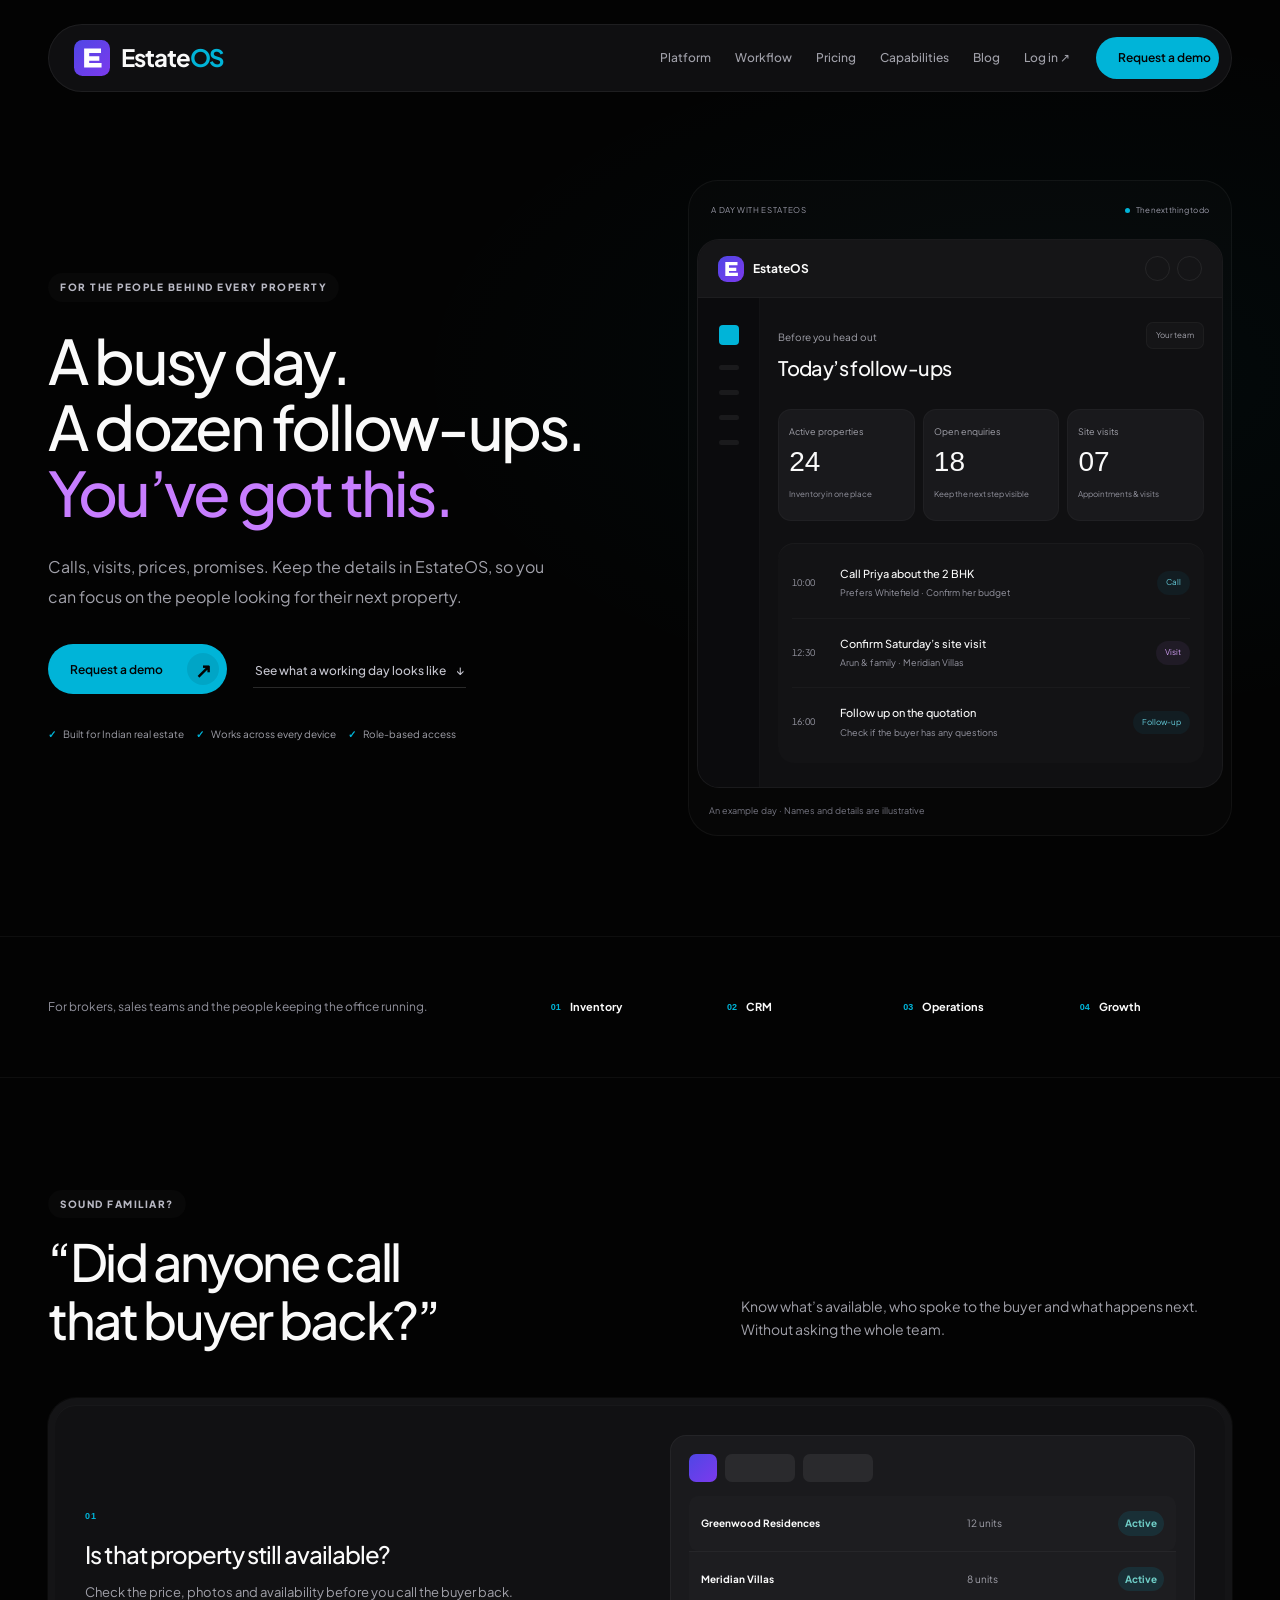
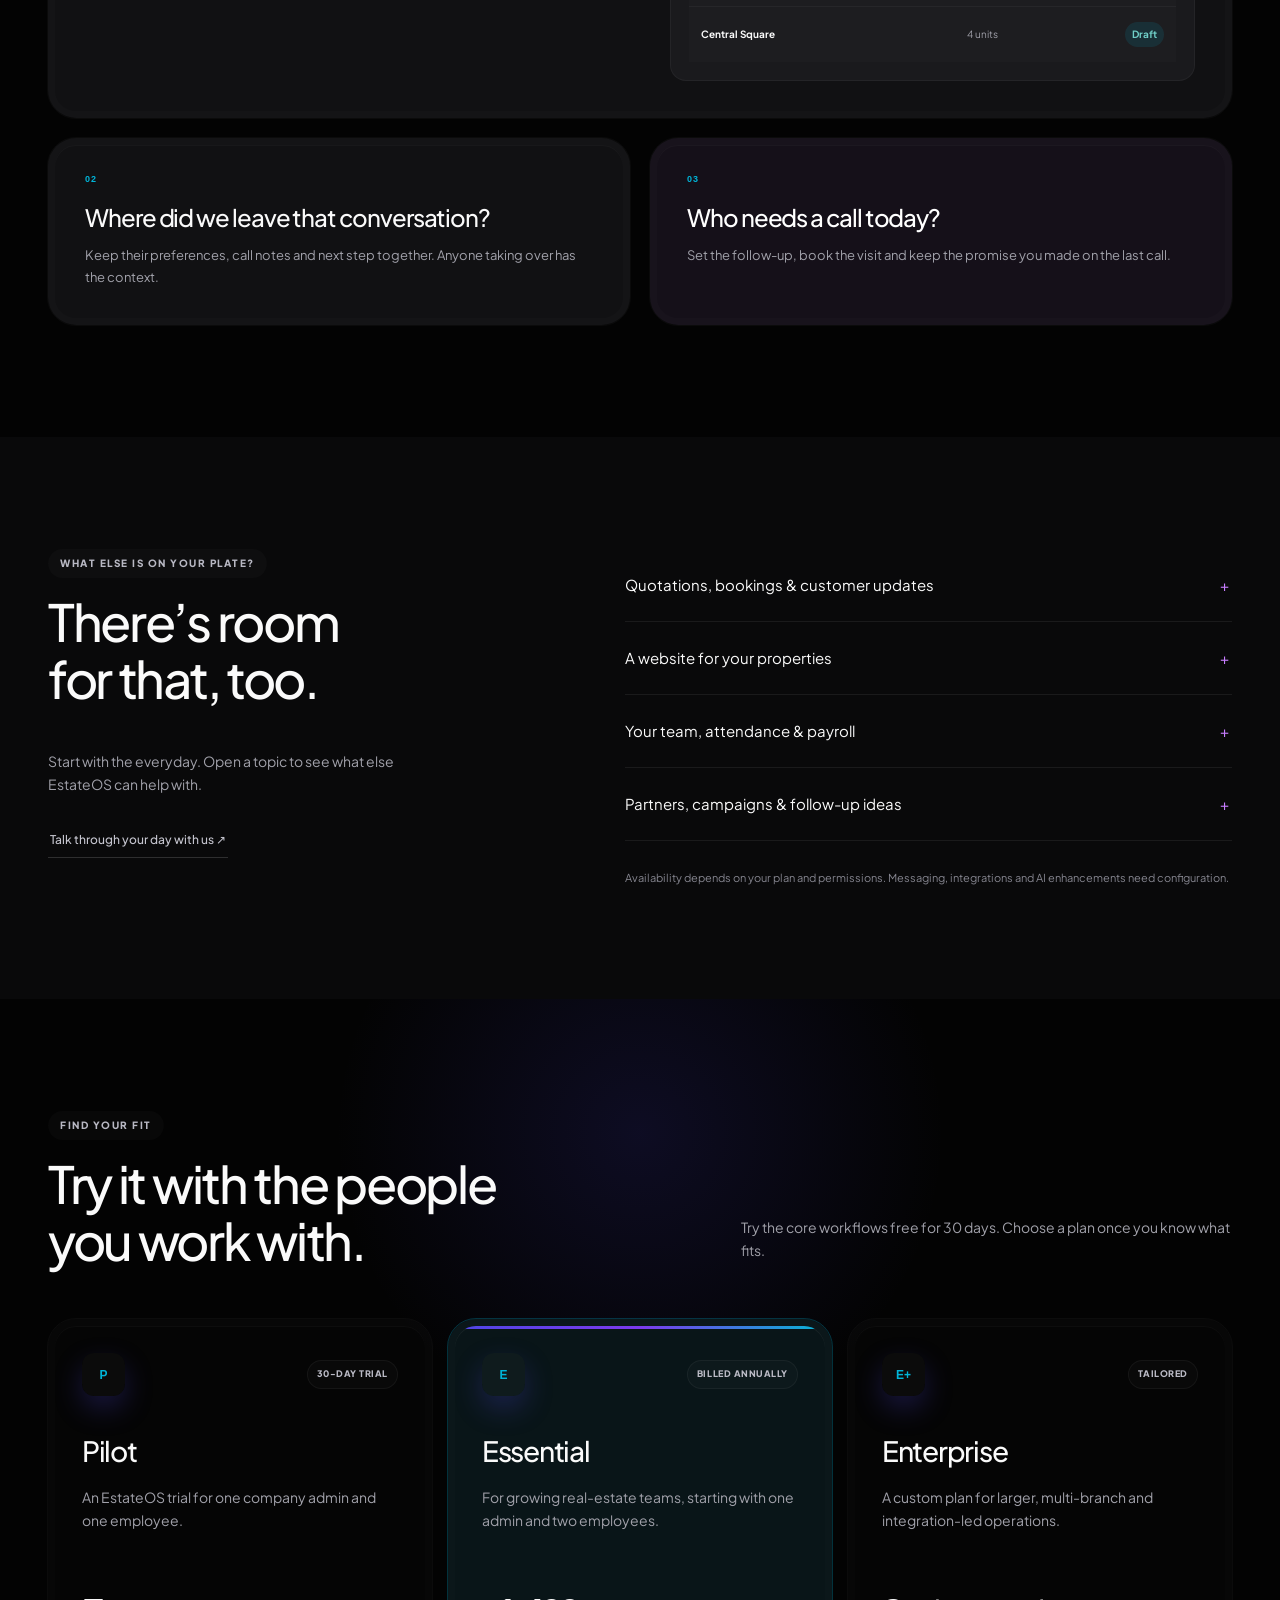
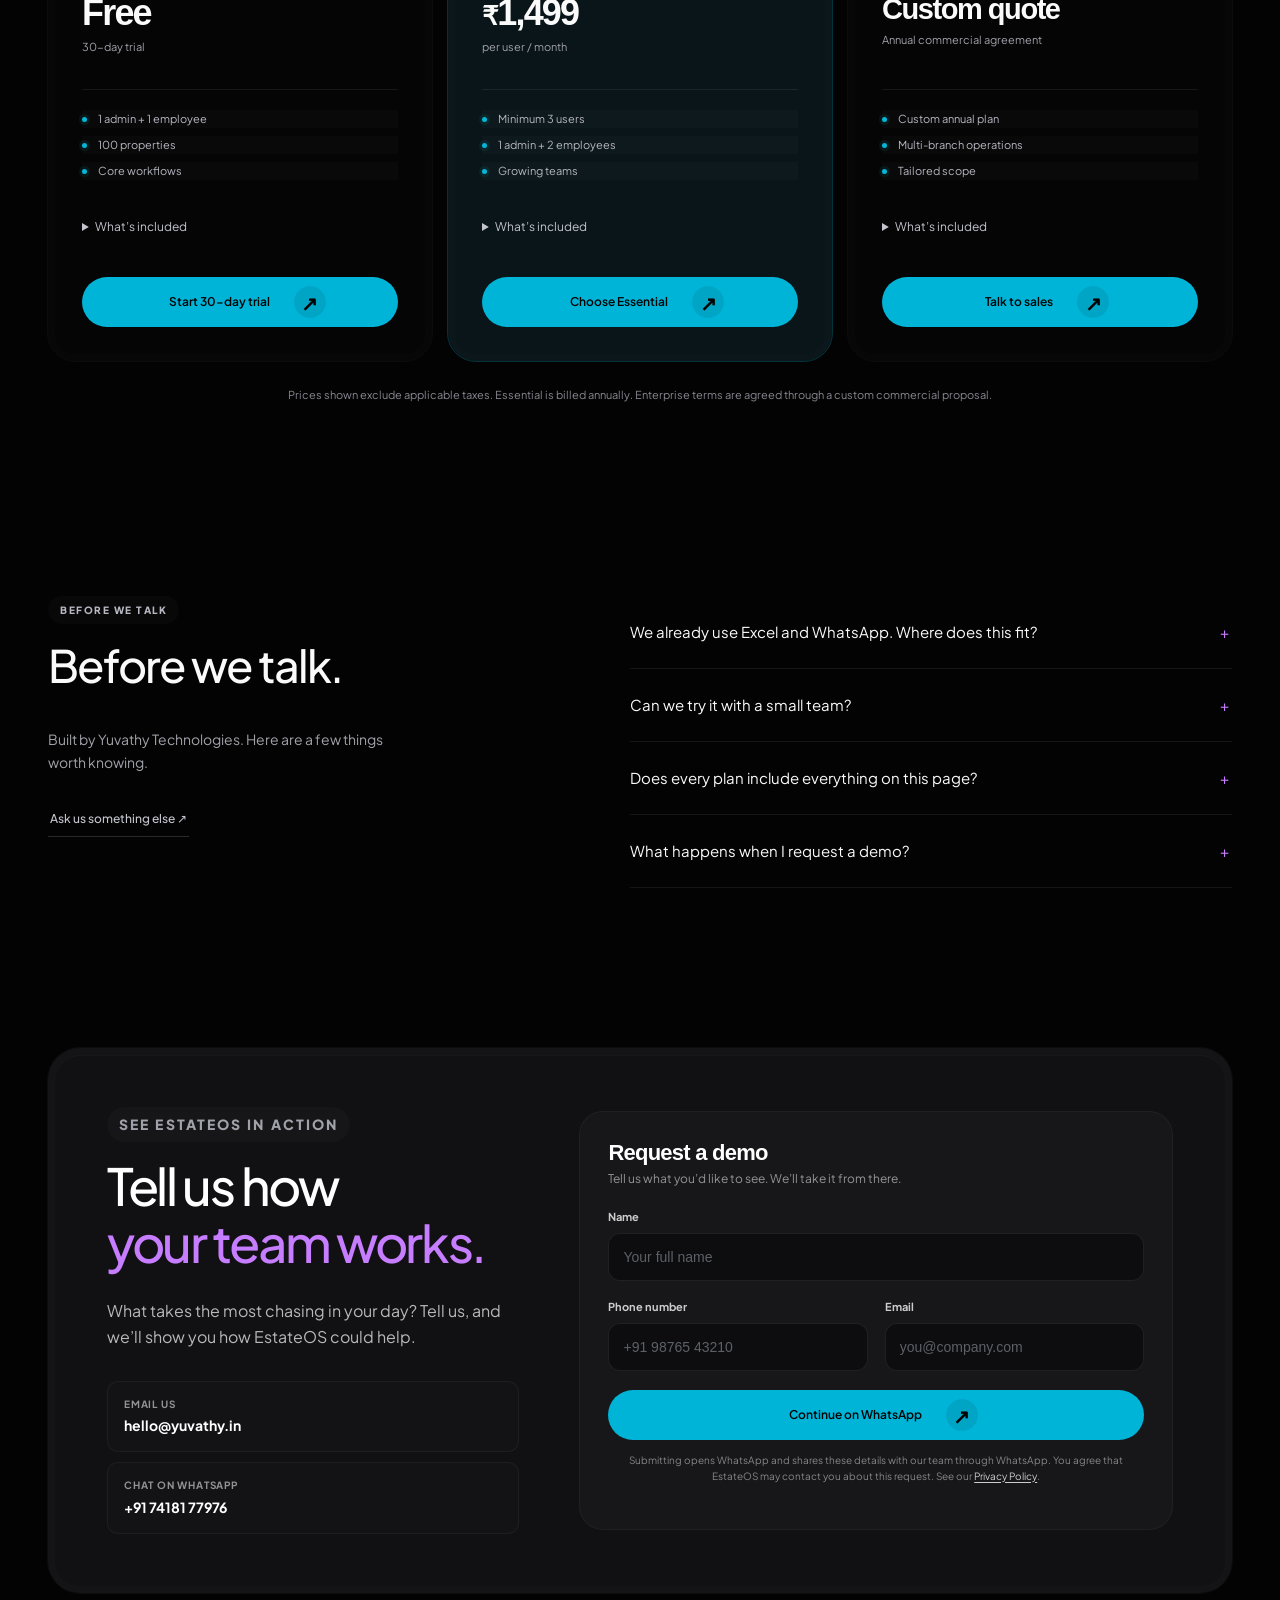
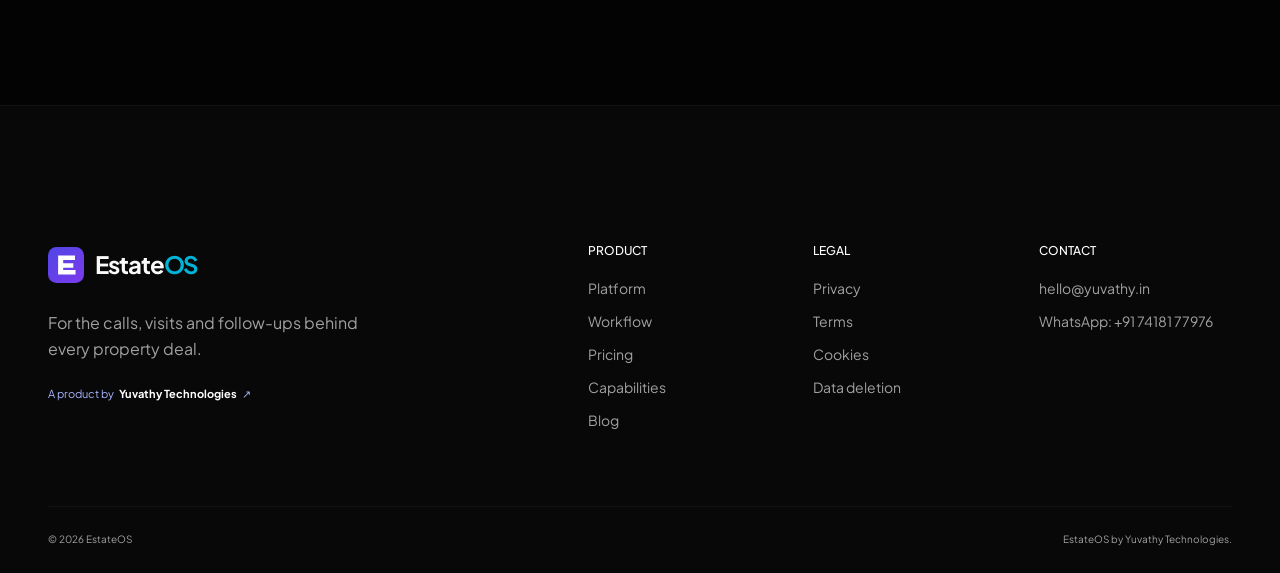
==== commit 7f9a605e: "Simplify homepage content and fix mobile feature layout" ====
--- a/index.html
+++ b/index.html
@@ -98,7 +98,7 @@
             <div class="container hero-grid">
                 <div class="hero-copy reveal">
                     <p class="kicker">For the people behind every property</p><h1 id="hero-title">A busy day.<br>A dozen follow-ups.<br><em>You’ve got this.</em></h1>
-                    <p class="hero-intro">A buyer is waiting for a callback. A site visit needs confirming. Someone needs the latest price. EstateOS keeps the details together, so your team can get on with helping people find the right property.</p>
+                    <p class="hero-intro">Calls, visits, prices, promises. Keep the details in EstateOS, so you can focus on the people looking for their next property.</p>
                     <div class="hero-actions">
                         <a href="#contact" class="button">Request a demo <span class="cta-arrow" aria-hidden="true">↗</span></a>
                         <a href="#platform" class="quiet-link">See what a working day looks like <span aria-hidden="true">&darr;</span></a>
@@ -146,11 +146,11 @@
             <div class="container">
                 <div class="section-heading reveal">
                     <div><p class="kicker">Sound familiar?</p><h2 id="platform-title">“Did anyone call<br>that buyer back?”</h2></div>
-                    <p>When work lives across phone calls, notebooks and chat threads, even a careful team can miss a detail. Give everyone a place to check before asking around.</p>
+                    <p>Know what’s available, who spoke to the buyer and what happens next. Without asking the whole team.</p>
                 </div>
                 <div class="feature-grid">
                     <article class="feature feature-wide reveal">
-                        <div><span class="feature-number">01</span><h3>Know what’s available before you promise it.</h3><p>Keep prices, photos, availability and owner details with the property. When a buyer asks about a listing, your team knows where to look.</p></div>
+                        <div><span class="feature-number">01</span><h3>Is that property still available?</h3><p>Check the price, photos and availability before you call the buyer back.</p></div>
                         <div class="inventory-preview" aria-hidden="true">
                             <div class="inventory-toolbar"><i></i><span></span><span></span></div>
                             <div class="property-row active"><b>Greenwood Residences</b><span>12 units</span><em>Active</em></div>
@@ -158,36 +158,23 @@
                             <div class="property-row"><b>Central Square</b><span>4 units</span><em>Draft</em></div>
                         </div>
                     </article>
-                    <article class="feature reveal"><span class="feature-number">02</span><h3>Pick up where the last call ended.</h3><p>Save what the buyer is looking for, who spoke to them and what happens next. A colleague can take over without asking the customer to start again.</p><div class="mini-pipeline" aria-hidden="true"><i></i><i></i><i></i><i></i></div></article>
-                    <article class="feature feature-dark reveal"><span class="feature-number">03</span><h3>Make time for the call you promised.</h3><p>Record the conversation, set the next follow-up and schedule the visit. Keep the small promises that help customers feel looked after.</p><div class="followup-card" aria-hidden="true"><span>Site visit</span><strong>Meridian Villas</strong><small>Today · 4:30 PM</small></div></article>
-                    <article class="feature reveal"><span class="feature-number">04</span><h3>Know who’s taking care of it.</h3><p>Assign work to the right person and choose what each role can access. Check progress without calling everyone for an update.</p><div class="team-stack" aria-hidden="true"><i>AK</i><i>RM</i><i>PS</i><span>+8</span></div></article>
-                    <article class="feature reveal"><span class="feature-number">05</span><h3>See what needs your attention.</h3><p>Review leads, properties and team activity together. Spot the enquiries that need a follow-up before planning the rest of your day.</p><div class="sparkline" aria-hidden="true"><span style="--h:30%"></span><span style="--h:45%"></span><span style="--h:40%"></span><span style="--h:70%"></span><span style="--h:62%"></span><span style="--h:88%"></span></div></article>
+                    <article class="feature reveal"><span class="feature-number">02</span><h3>Where did we leave that conversation?</h3><p>Keep their preferences, call notes and next step together. Anyone taking over has the context.</p></article>
+                    <article class="feature feature-dark reveal"><span class="feature-number">03</span><h3>Who needs a call today?</h3><p>Set the follow-up, book the visit and keep the promise you made on the last call.</p></article>
+
                 </div>
             </div>
         </section>
 
         <section class="section capabilities" id="capabilities" aria-labelledby="capabilities-title">
-            <div class="container">
-                <div class="section-heading reveal"><div><p class="kicker">When the work goes beyond sales</p><h2 id="capabilities-title">The booking is done.<br><em>The work isn’t.</em></h2></div><p>There are quotations to share, customers to update and a team to look after. EstateOS has room for that work, too.</p></div>
-                <div class="capability-layout">
-                    <article class="capability-shell capability-spotlight reveal"><div class="capability-core"><span class="feature-number">01 / SALES & CUSTOMER JOURNEY</span><h3>A customer shouldn’t have<br>to chase the same update twice.</h3><p>Manage leads, customers and appointments. Prepare quotations, track deals and bookings, then continue the relationship through post-booking milestones and a customer portal.</p><div class="journey-track" aria-label="Sales journey"><span>Enquiry</span><i>↗</i><span>Quotation</span><i>↗</i><span>Booking</span><i>↗</i><span>Handover</span></div><a class="quiet-link" href="#contact">Walk through your sales workflow ↗</a></div></article>
-                    <article class="capability-shell reveal"><div class="capability-core"><span class="feature-number">02 / YOUR DIGITAL STOREFRONT</span><h3>Give buyers a place<br>to browse before they call.</h3><p>Publish a branded property storefront with templates, property search and a blog. Understand visitor activity with storefront analytics.</p><div class="capability-tags"><span>Branded storefront</span><span>Visitor insights</span><span>Property discovery</span></div></div></article>
-                    <article class="capability-shell reveal"><div class="capability-core"><span class="feature-number">03 / TEAM & HR</span><h3>Attendance, leave, payslips.<br>The office needs those, too.</h3><p>Manage employees and roles, attendance and leave, payroll and payslips. Keep approvals and company activity close to the work.</p><div class="capability-tags"><span>Attendance & leave</span><span>Payroll</span><span>Approvals</span></div></div></article>
-                    <article class="capability-shell reveal"><div class="capability-core"><span class="feature-number">04 / PARTNERS & GROWTH</span><h3>Keep in touch with<br>buyers and channel partners.</h3><p>Manage channel partners, build audience segments and nurture leads with campaigns and journeys. Connect messaging providers through your integration setup.</p><div class="capability-tags"><span>Channel partners</span><span>Marketing automation</span><span>Integrations</span></div></div></article>
-                    <article class="capability-shell capability-intelligence reveal"><div class="capability-core"><span class="feature-number">05 / INTELLIGENCE & OVERSIGHT</span><h3>A little help deciding<br>who to follow up with.</h3><p>Explore lead scoring, property matching, follow-up suggestions and daily briefings. Use reports, role permissions and audit activity to keep decisions grounded.</p><div class="intelligence-signal"><span aria-hidden="true">✳</span><div>Start with a useful daily briefing.<small>Review suggestions alongside what you know about the customer.</small></div></div></div></article>
-                </div>
-                <p class="capability-note reveal">Feature access depends on your subscription and permissions. Messaging, integrations and AI enhancements require relevant configuration. We’ll help you find the right setup in your demo.</p>
-            </div>
-        </section>
-        <section class="section workflow" id="workflow" aria-labelledby="workflow-title">
-            <div class="container workflow-grid">
-                <div class="workflow-copy reveal"><p class="kicker kicker-light">An everyday example</p><h2 id="workflow-title">One enquiry.<br>A few thoughtful steps.</h2><p>A buyer calls about a two-bedroom home. Here’s how the team can keep the conversation moving without losing the details.</p><a href="#contact" class="quiet-link quiet-link-light">Show me this in a demo <span aria-hidden="true">&rarr;</span></a></div>
-                <ol class="workflow-list">
-                    <li class="reveal"><span>01</span><div><h3>“We’re looking for a 2 BHK.”</h3><p>Record their preferred area, budget and timeline. Assign someone to take the conversation forward.</p></div></li>
-                    <li class="reveal"><span>02</span><div><h3>“Can we see it this weekend?”</h3><p>Check the available properties and schedule an appointment. Keep the buyer’s preferences with their record.</p></div></li>
-                    <li class="reveal"><span>03</span><div><h3>“Please send us the details.”</h3><p>Prepare a quotation and record the next follow-up, so the colleague helping tomorrow has the same context.</p></div></li>
-                    <li class="reveal"><span>04</span><div><h3>“What happens after we book?”</h3><p>Track the booking and post-booking milestones. Give the customer a place to follow their journey.</p></div></li>
-                </ol>
+            <div class="container compact-capabilities">
+                <div><p class="kicker">What else is on your plate?</p><h2 id="capabilities-title">There’s room<br>for that, too.</h2><p class="compact-intro">Start with the everyday. Open a topic to see what else EstateOS can help with.</p><a class="quiet-link" href="#contact">Talk through your day with us ↗</a></div>
+                <div class="question-list">
+                    <details id="workflow"><summary>Quotations, bookings &amp; customer updates</summary><p>Prepare quotations, track bookings and post-booking milestones, and give customers a portal to follow their journey.</p></details>
+                    <details><summary>A website for your properties</summary><p>Publish a branded storefront with property search and a blog. See how visitors use it with storefront analytics.</p></details>
+                    <details><summary>Your team, attendance &amp; payroll</summary><p>Manage employees, roles, attendance, leave and payslips. Keep approvals and activity records in the same workspace.</p></details>
+                    <details><summary>Partners, campaigns &amp; follow-up ideas</summary><p>Manage channel partners and marketing journeys. Explore lead scoring, property matching and daily briefings to help plan your follow-ups.</p></details>
+                    <p class="capability-note">Availability depends on your plan and permissions. Messaging, integrations and AI enhancements need configuration.</p>
+                </div>
             </div>
         </section>
 
@@ -195,7 +182,7 @@
             <div class="container">
                 <div class="section-heading reveal">
                     <div><p class="kicker">Find your fit</p><h2 id="pricing-title">Try it with the people<br>you work with.</h2></div>
-                    <p>Try EstateOS free for 30 days, choose an annual plan for a growing team, or speak with us about a tailored enterprise setup.</p>
+                    <p>Try the core workflows free for 30 days. Choose a plan once you know what fits.</p>
                 </div>
                 <div class="pricing-grid">
                     <article class="pricing-card reveal">
@@ -204,7 +191,7 @@
                         <p class="plan-description">An EstateOS trial for one company admin and one employee.</p>
                         <div class="plan-price"><strong>Free</strong><span>30-day trial</span></div>
                         <div class="plan-summary"><span>1 admin + 1 employee</span><span>100 properties</span><span>Core workflows</span></div>
-                        <div class="plan-includes"><span>Key inclusions</span><ul><li>Deals</li><li>Lead management</li><li>Customer records</li><li>Employee management</li><li>Property management</li></ul></div>
+                        <details class="plan-includes"><summary>What’s included</summary><ul><li>Deals</li><li>Lead management</li><li>Customer records</li><li>Employee management</li><li>Property management</li></ul></details>
                         <a class="pricing-button plan-cta" href="#contact" data-plan="Pilot">Start 30-day trial <span class="cta-arrow" aria-hidden="true">↗</span></a>
                     </article>
 
@@ -214,7 +201,7 @@
                         <p class="plan-description">For growing real-estate teams, starting with one admin and two employees.</p>
                         <div class="plan-price"><strong><small>&#8377;</small>1,499</strong><span>per user / month</span></div>
                         <div class="plan-summary"><span>Minimum 3 users</span><span>1 admin + 2 employees</span><span>Growing teams</span></div>
-                        <div class="plan-includes"><span>Key inclusions</span><ul><li>Deals</li><li>Lead management</li><li>Customer records</li><li>Employee management</li><li>Property management</li></ul></div>
+                        <details class="plan-includes"><summary>What’s included</summary><ul><li>Deals</li><li>Lead management</li><li>Customer records</li><li>Employee management</li><li>Property management</li></ul></details>
                         <a class="button plan-cta" href="#contact" data-plan="Essential">Choose Essential <span class="cta-arrow" aria-hidden="true">↗</span></a>
                     </article>
 
@@ -224,48 +211,17 @@
                         <p class="plan-description">A custom plan for larger, multi-branch and integration-led operations.</p>
                         <div class="plan-price"><strong>Custom quote</strong><span>Annual commercial agreement</span></div>
                         <div class="plan-summary"><span>Custom annual plan</span><span>Multi-branch operations</span><span>Tailored scope</span></div>
-                        <div class="plan-includes"><span>Key inclusions</span><ul><li>Deals</li><li>Lead management</li><li>WhatsApp integration</li><li>Customer records</li><li>Employee management</li></ul></div>
+                        <details class="plan-includes"><summary>What’s included</summary><ul><li>Deals</li><li>Lead management</li><li>WhatsApp integration</li><li>Customer records</li><li>Employee management</li></ul></details>
                         <a class="pricing-button plan-cta" href="#contact" data-plan="Enterprise">Talk to sales <span class="cta-arrow" aria-hidden="true">↗</span></a>
                     </article>
                 </div>
                 <p class="pricing-footnote reveal">Prices shown exclude applicable taxes. Essential is billed annually. Enterprise terms are agreed through a custom commercial proposal.</p>
-            </div>
-        </section>
-
-        <section class="section principles" id="security" aria-labelledby="principles-title">
-            <div class="container">
-                <div class="section-heading compact reveal"><div><p class="kicker">Behind the scenes</p><h2 id="principles-title">Your customer details<br>deserve care.</h2></div></div>
-                <div class="principle-grid">
-                    <article class="reveal"><span class="line-icon">01</span><h3>Access with intent</h3><p>Role-based permissions help every person see the information they need—without exposing what they do not.</p></article>
-                    <article class="reveal"><span class="line-icon">02</span><h3>A complete activity trail</h3><p>Centralised history makes handoffs clearer and helps teams understand what happened, when and by whom.</p></article>
-                    <article class="reveal"><span class="line-icon">03</span><h3>Your data stays yours</h3><p>Your business records remain your content. Read our privacy and deletion policies for the details.</p></article>
-                </div>
-            </div>
-        </section>
-
-        <section class="section insights" aria-labelledby="insights-title">
-            <div class="container">
-                <div class="section-heading reveal">
-                    <div><p class="kicker">EstateOS field notes</p><h2 id="insights-title">Practical ideas for<br>real estate teams.</h2></div>
-                    <div><p>Clear, useful guides for managing leads, follow-ups and property inventory as your team grows.</p><a class="quiet-link" href="/blog/">Explore all guides <span aria-hidden="true">&rarr;</span></a></div>
-                </div>
-                <div class="insight-grid">
-                    <article class="insight-card reveal">
-                        <a href="/blog/manage-real-estate-leads-without-spreadsheets/" aria-label="Read How to manage real estate leads without spreadsheets"><span class="insight-number">01</span><p class="insight-topic">Lead management · 8 min read</p><h3>How to manage real estate leads without spreadsheets</h3><p>Build a shared system that keeps ownership, context and next actions visible.</p><span class="insight-link">Read the guide <i aria-hidden="true">&rarr;</i></span></a>
-                    </article>
-                    <article class="insight-card reveal">
-                        <a href="/blog/real-estate-crm-vs-excel/" aria-label="Read Real estate CRM vs Excel"><span class="insight-number">02</span><p class="insight-topic">CRM strategy · 7 min read</p><h3>Real estate CRM vs Excel: what growing teams should know</h3><p>Know when a familiar spreadsheet has started costing your team clarity.</p><span class="insight-link">Read the guide <i aria-hidden="true">&rarr;</i></span></a>
-                    </article>
-                    <article class="insight-card reveal">
-                        <a href="/blog/real-estate-lead-follow-up-process/" aria-label="Read A practical real estate lead follow-up process"><span class="insight-number">03</span><p class="insight-topic">Sales process · 9 min read</p><h3>A practical real estate lead follow-up process</h3><p>Turn enquiries into deliberate, timely conversations without adding noise.</p><span class="insight-link">Read the guide <i aria-hidden="true">&rarr;</i></span></a>
-                    </article>
-                </div>
             </div>
         </section>
 
         <section class="section everyday-questions" aria-labelledby="questions-title">
             <div class="container questions-layout">
-                <div class="reveal"><p class="kicker">Before we talk</p><h2 id="questions-title">A few things you<br>might be wondering.</h2><p class="questions-intro">EstateOS is a product by Yuvathy Technologies. If you’re weighing up whether it fits your team, start here.</p><a class="quiet-link" href="mailto:hello@yuvathy.in?subject=Question%20about%20EstateOS">Ask us something else ↗</a></div>
+                <div class="reveal"><p class="kicker">Before we talk</p><h2 id="questions-title">Before we talk.</h2><p class="questions-intro">Built by Yuvathy Technologies. Here are a few things worth knowing.</p><a class="quiet-link" href="mailto:hello@yuvathy.in?subject=Question%20about%20EstateOS">Ask us something else ↗</a></div>
                 <div class="question-list reveal">
                     <details><summary>We already use Excel and WhatsApp. Where does this fit?</summary><p>You can use EstateOS for shared property records, lead ownership and follow-ups, so those details are easier to find. In a demo, bring an example of how your team works today and we can walk through it together.</p></details>
                     <details><summary>Can we try it with a small team?</summary><p>The Pilot plan is a free 30-day trial for one company admin and one employee, with up to 100 properties. Use it to see how the core workflows fit your day before choosing a paid plan.</p></details>
@@ -280,7 +236,7 @@
                 <div class="contact-intro">
                     <p class="kicker kicker-light">See EstateOS in action</p>
                     <h2 id="contact-title">Tell us how<br><em>your team works.</em></h2>
-                    <p>What takes the most chasing in your day: callbacks, property updates or keeping the team in sync? Talk to Yuvathy about it, and see where EstateOS could help.</p>
+                    <p>What takes the most chasing in your day? Tell us, and we’ll show you how EstateOS could help.</p>
                     <div class="contact-channels" aria-label="Direct contact options">
                         <a class="contact-channel" href="mailto:hello@yuvathy.in?subject=EstateOS%20enquiry">
                             <span>Email us</span><strong>hello@yuvathy.in</strong>
--- a/marketing.css
+++ b/marketing.css
@@ -53,3 +53,36 @@
 .logo .estateos-wordmark > span { color: #00b4d8; }
 .window-brand img.brand-mark { padding: 0; background: transparent; object-fit: contain; }
 @media (max-width: 650px) { .estateos-mark { width: 32px; height: 32px; } .logo { gap: 9px; } }
+
+/* Shorter, readable home page. Keep the inventory preview below copy on phones. */
+.marketing-page .feature { min-height: 0; }
+.marketing-page .feature-number { margin-bottom: 20px; }
+.marketing-page .feature h3 { margin-bottom: 14px; }
+.marketing-page .feature p { margin-bottom: 0; }
+.compact-capabilities { display: grid; grid-template-columns: .9fr 1.1fr; gap: 80px; }
+.compact-capabilities h2 { font-size: clamp(34px, 4vw, 52px); line-height: 1.12; }
+.compact-intro { max-width: 360px; color: #a1a1aa; font-size: 14px; margin: 24px 0; }
+.plan-includes summary { cursor: pointer; color: #c4c4cf; font-size: 12px; padding-block: 12px; }
+.plan-includes ul { margin-top: 10px; }
+.marketing-page .pricing-card { display: flex; flex-direction: column; }
+.marketing-page .plan-cta { margin-top: auto; }
+.marketing-page .everyday-questions { padding-block: 80px; }
+.marketing-page .reveal { opacity: 1; transform: none; transition: none; }
+@media (max-width: 860px) {
+  .marketing-page .section { padding-block: 56px; }
+  .marketing-page .feature-wide { grid-template-columns: minmax(0, 1fr); gap: 24px; }
+  .marketing-page .feature-wide > * { min-width: 0; }
+  .marketing-page .inventory-preview { width: 100%; min-width: 0; padding: 16px; }
+  .marketing-page .property-row { grid-template-columns: minmax(0, 1fr) auto; gap: 12px; }
+  .marketing-page .property-row b { min-width: 0; overflow-wrap: anywhere; }
+  .marketing-page .property-row span { display: none; }
+  .marketing-page .feature { padding: 24px; }
+  .marketing-page .feature-number { margin-bottom: 18px; }
+  .marketing-page .feature h3 { font-size: 24px; }
+  .compact-capabilities { grid-template-columns: minmax(0, 1fr); gap: 24px; }
+  .marketing-page .contact { padding-block: 32px 56px; }
+  .marketing-page .questions-layout { gap: 16px; }
+  .marketing-page .nav-wrap, .marketing-page .main-nav { backdrop-filter: none; }
+  .marketing-page .main-nav { background: #111113; }
+  .marketing-page .preview-shell { max-width: 100%; }
+}
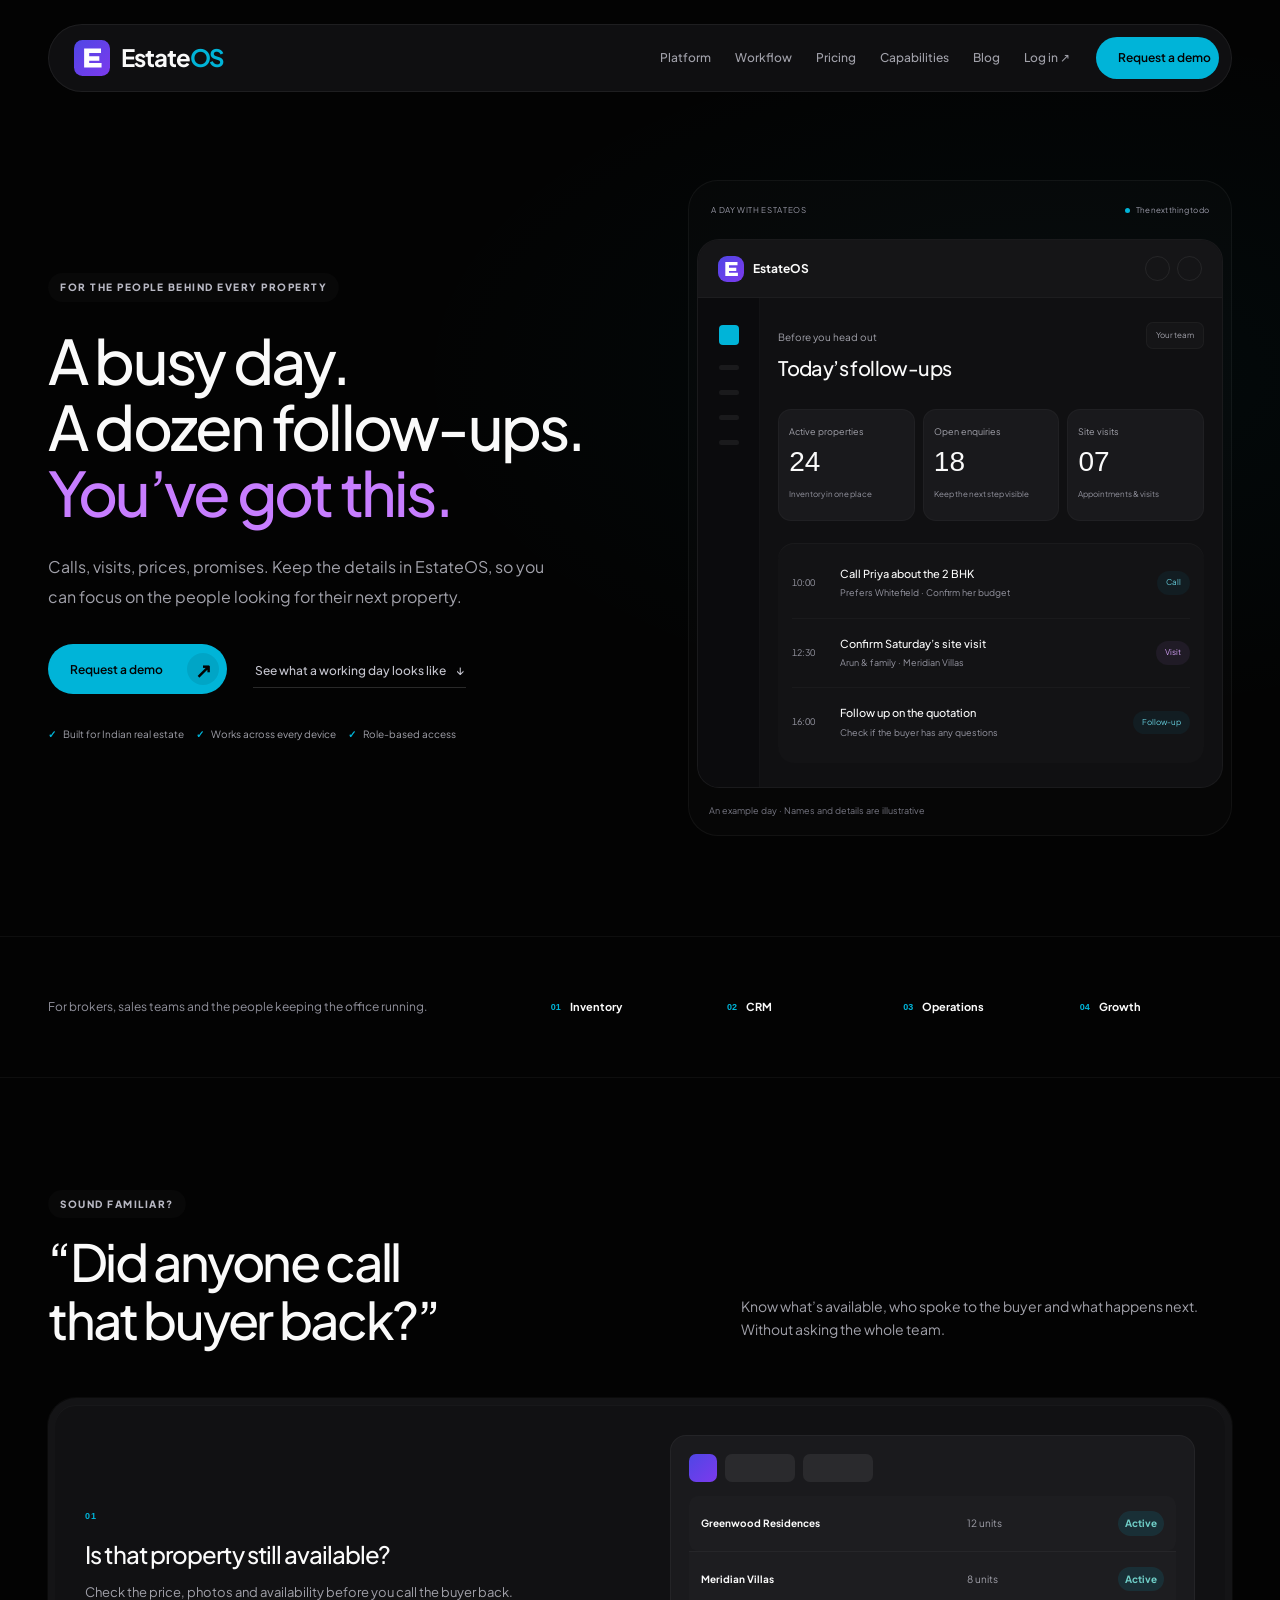
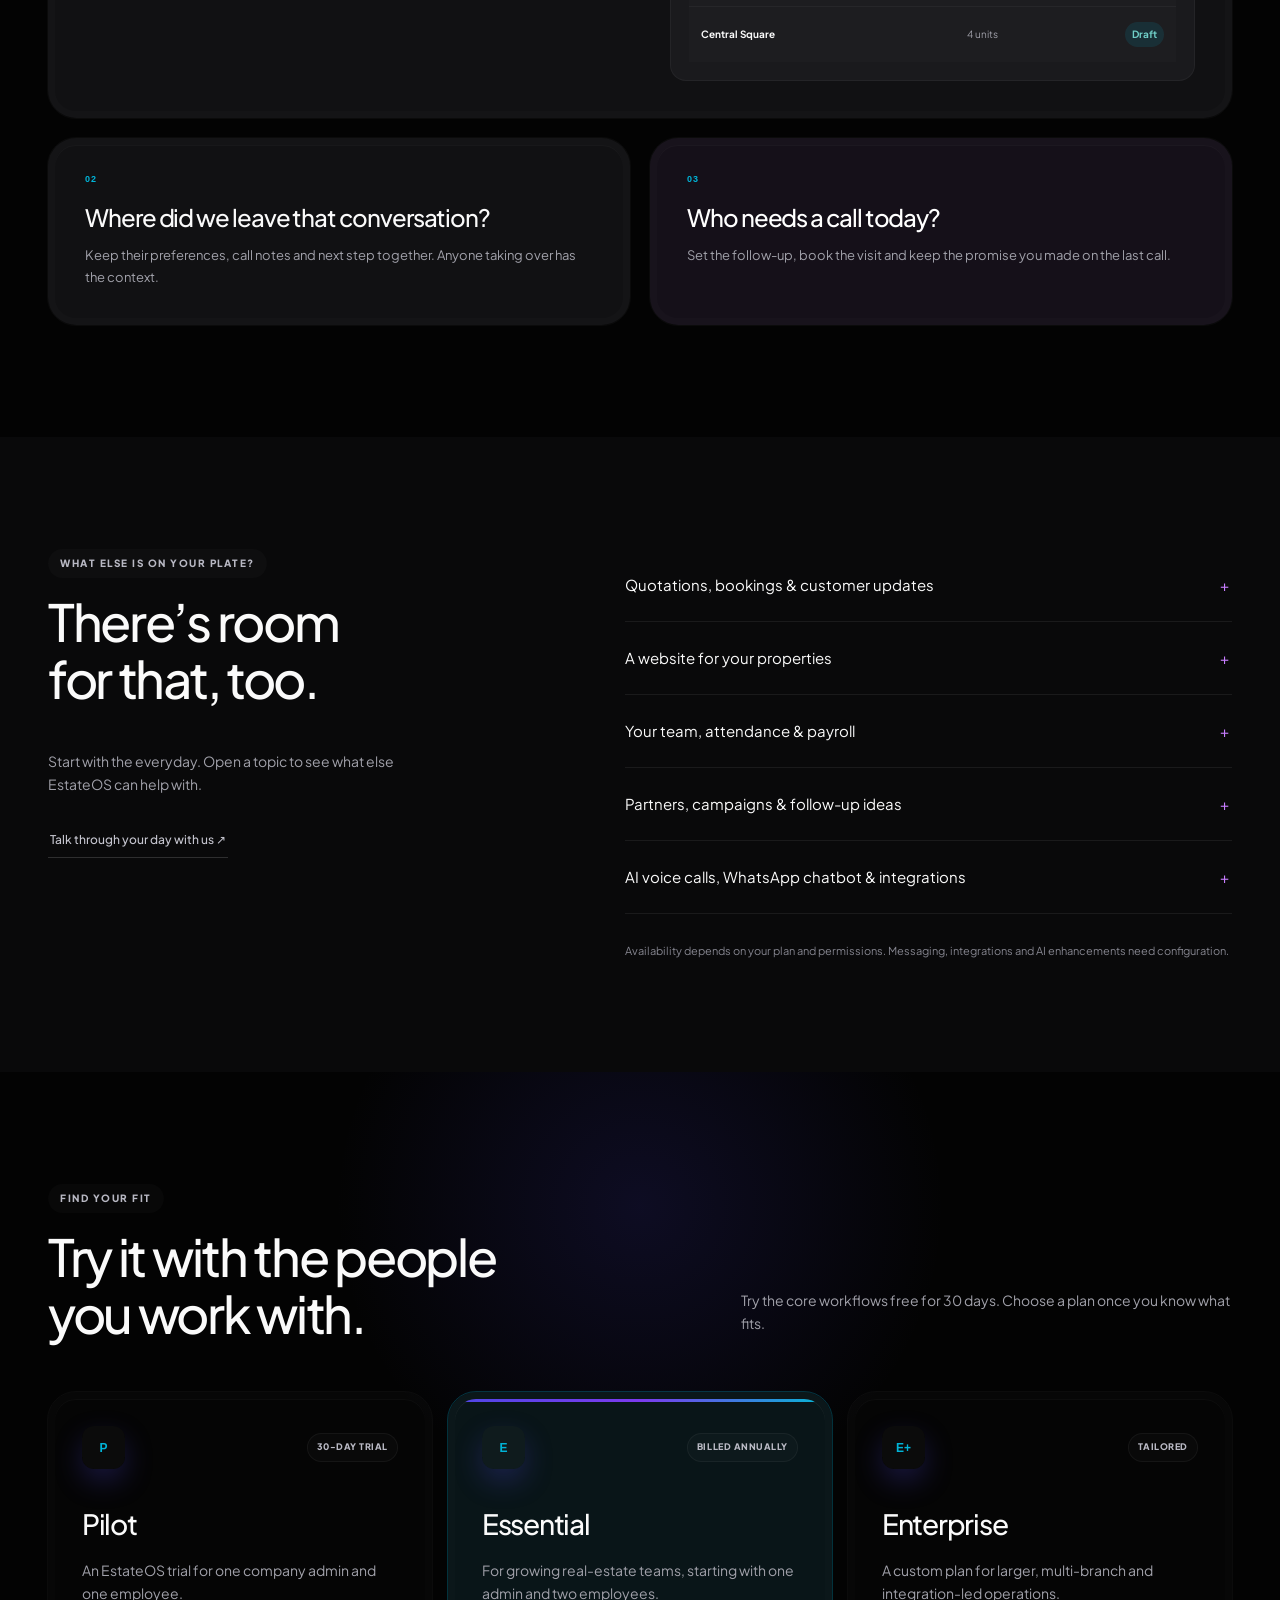
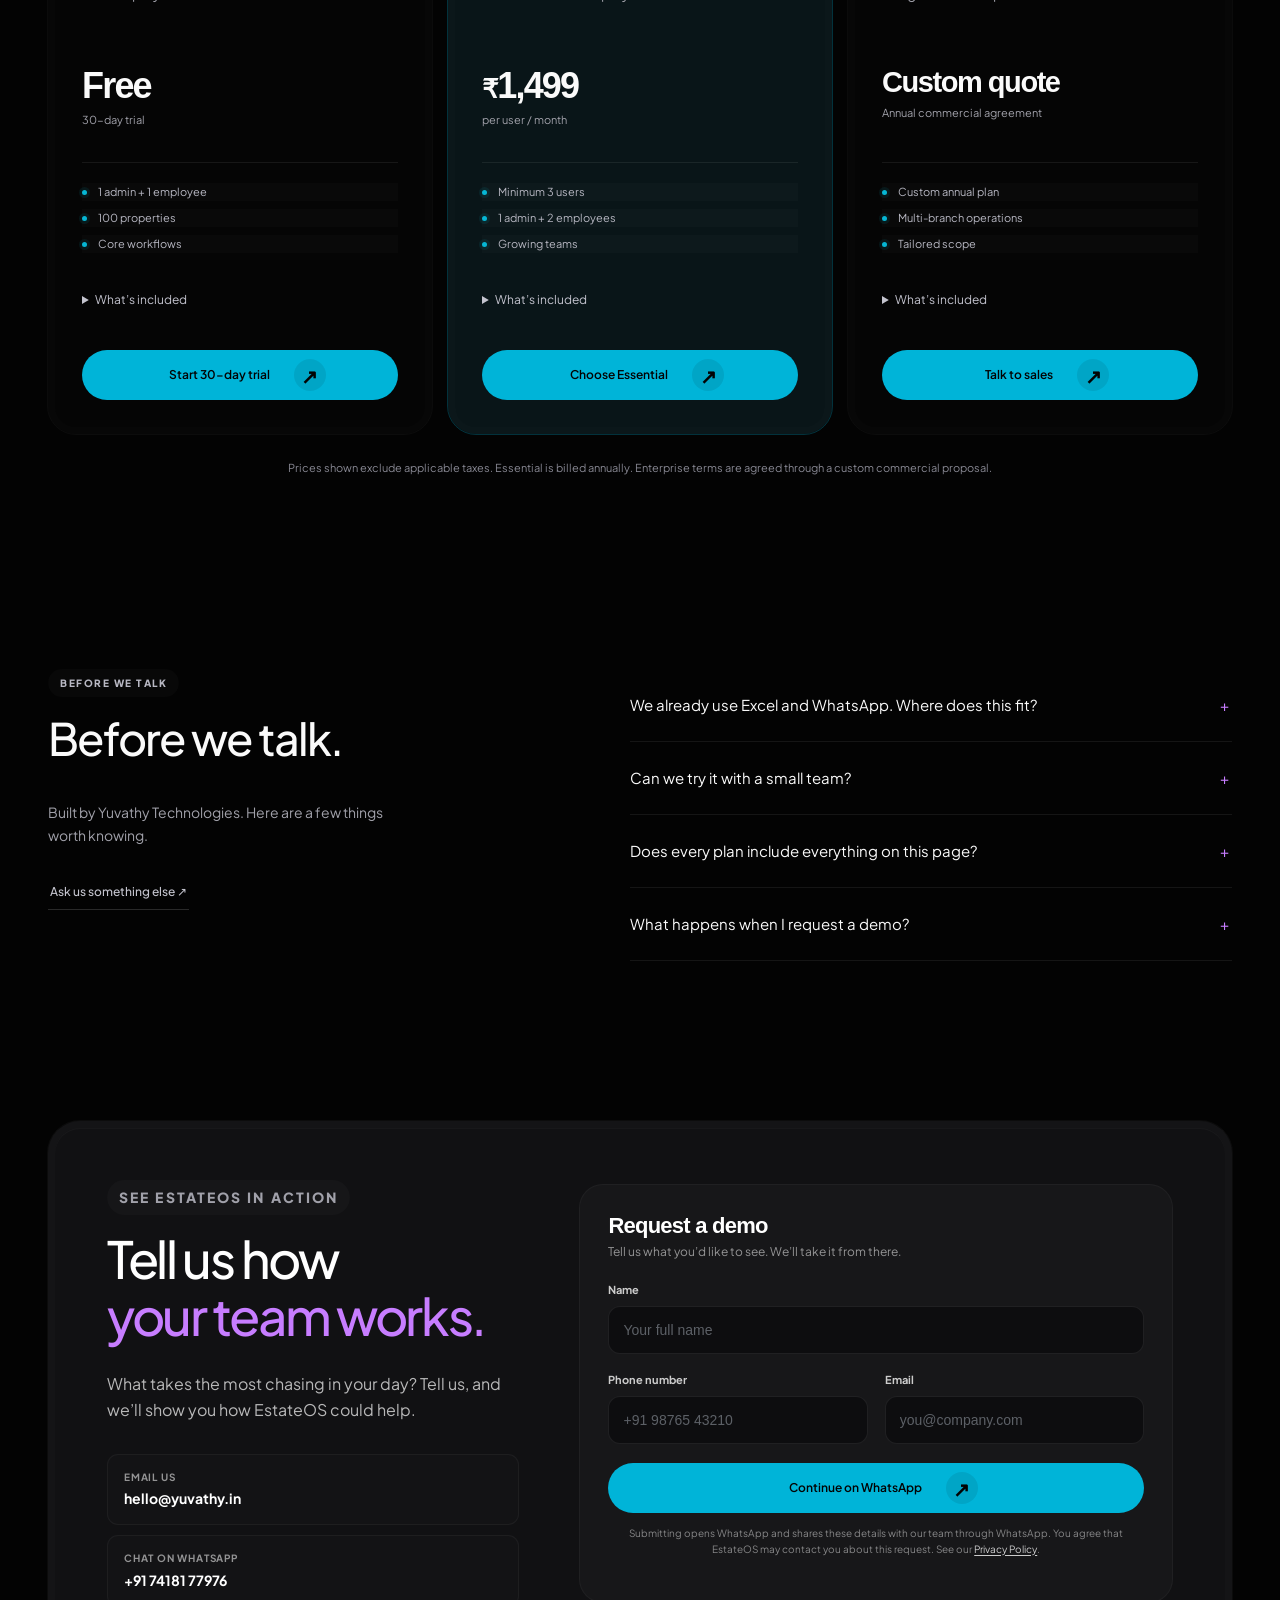
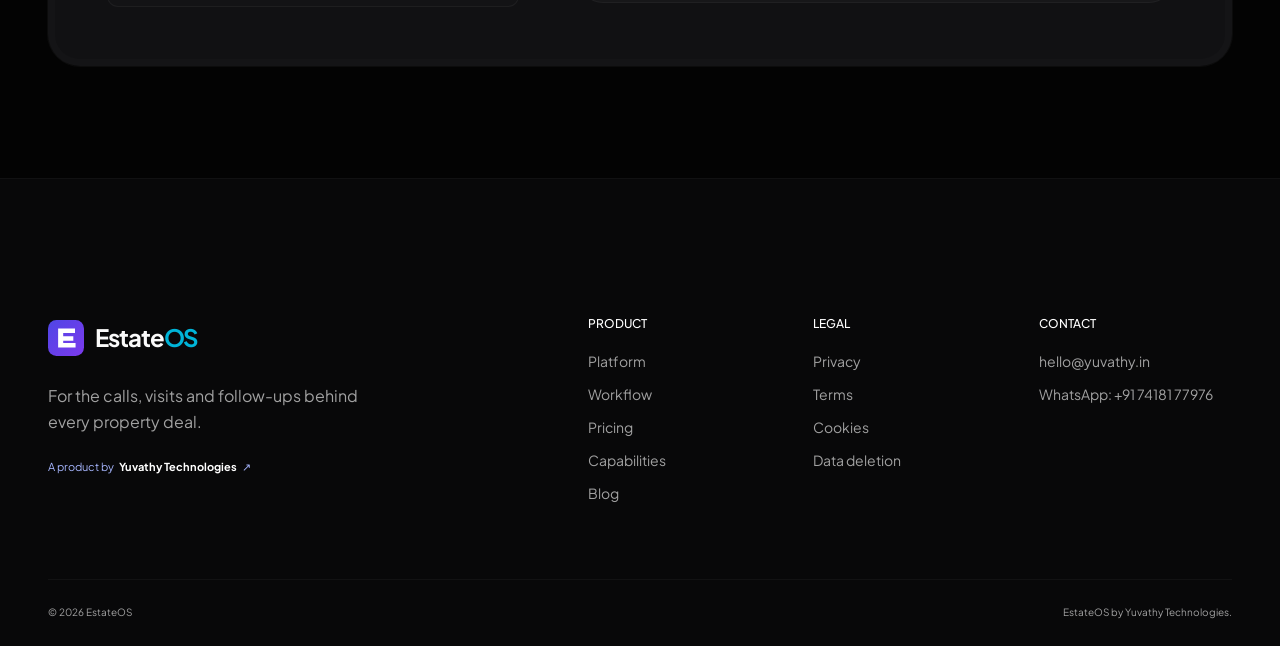
==== commit 94676f82: "Add Enterprise integrations and WhatsApp chatbot details" ====
--- a/index.html
+++ b/index.html
@@ -173,6 +173,7 @@
                     <details><summary>A website for your properties</summary><p>Publish a branded storefront with property search and a blog. See how visitors use it with storefront analytics.</p></details>
                     <details><summary>Your team, attendance &amp; payroll</summary><p>Manage employees, roles, attendance, leave and payslips. Keep approvals and activity records in the same workspace.</p></details>
                     <details><summary>Partners, campaigns &amp; follow-up ideas</summary><p>Manage channel partners and marketing journeys. Explore lead scoring, property matching and daily briefings to help plan your follow-ups.</p></details>
+                    <details><summary>AI voice calls, WhatsApp chatbot &amp; integrations</summary><p>Connect a WhatsApp chatbot alongside your calendars, accounts and signing tools. Ask us about a custom AI voice call integration for your Enterprise setup.</p><ul class="integration-options"><li>WhatsApp chatbot</li><li>Google Calendar &amp; Outlook Calendar</li><li>Zoho Books &amp; Tally-compatible exports</li><li>Zoho Sign &amp; DocuSign</li><li>API &amp; webhook integrations</li><li>AI voice calls — custom integration, scoped with your team</li></ul></details>
                     <p class="capability-note">Availability depends on your plan and permissions. Messaging, integrations and AI enhancements need configuration.</p>
                 </div>
             </div>
@@ -211,7 +212,7 @@
                         <p class="plan-description">A custom plan for larger, multi-branch and integration-led operations.</p>
                         <div class="plan-price"><strong>Custom quote</strong><span>Annual commercial agreement</span></div>
                         <div class="plan-summary"><span>Custom annual plan</span><span>Multi-branch operations</span><span>Tailored scope</span></div>
-                        <details class="plan-includes"><summary>What’s included</summary><ul><li>Deals</li><li>Lead management</li><li>WhatsApp integration</li><li>Customer records</li><li>Employee management</li></ul></details>
+                        <details class="plan-includes"><summary>What’s included</summary><ul><li>Deals</li><li>Lead management</li><li>WhatsApp chatbot integration</li><li>AI voice calls — custom integration</li><li>Google Calendar &amp; Outlook Calendar</li><li>Accounting &amp; document-signing integrations</li><li>API &amp; webhooks</li><li>Customer records</li><li>Employee management</li></ul><p class="enterprise-integration-note">Integrations are scoped in your proposal and require provider setup. AI voice calling is a custom integration.</p></details>
                         <a class="pricing-button plan-cta" href="#contact" data-plan="Enterprise">Talk to sales <span class="cta-arrow" aria-hidden="true">↗</span></a>
                     </article>
                 </div>
--- a/marketing.css
+++ b/marketing.css
@@ -86,3 +86,5 @@
   .marketing-page .main-nav { background: #111113; }
   .marketing-page .preview-shell { max-width: 100%; }
 }
+.integration-options { padding: 0 20px 20px; margin: 0; color: #a1a1aa; font-size: 13px; line-height: 1.9; }
+.enterprise-integration-note { color: #a1a1aa; font-size: 11px; line-height: 1.7; margin: 12px 0 20px; }
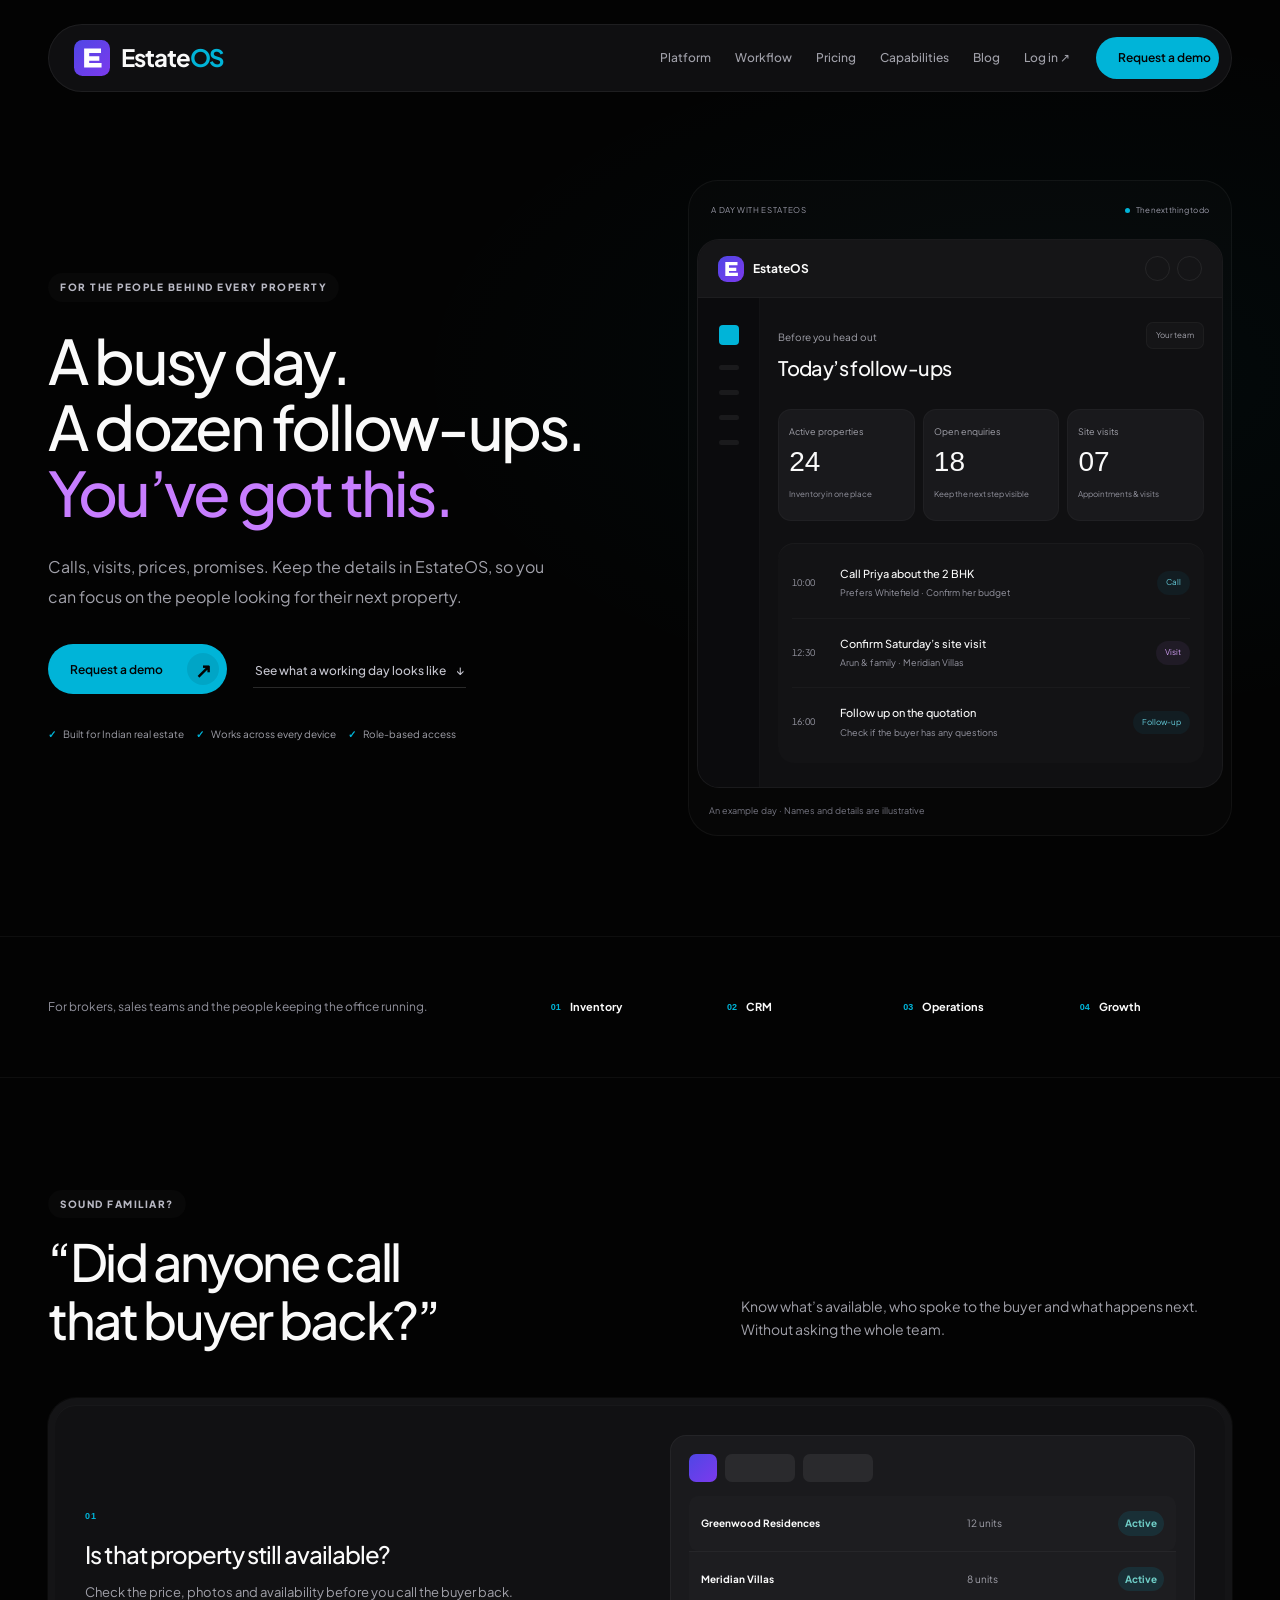
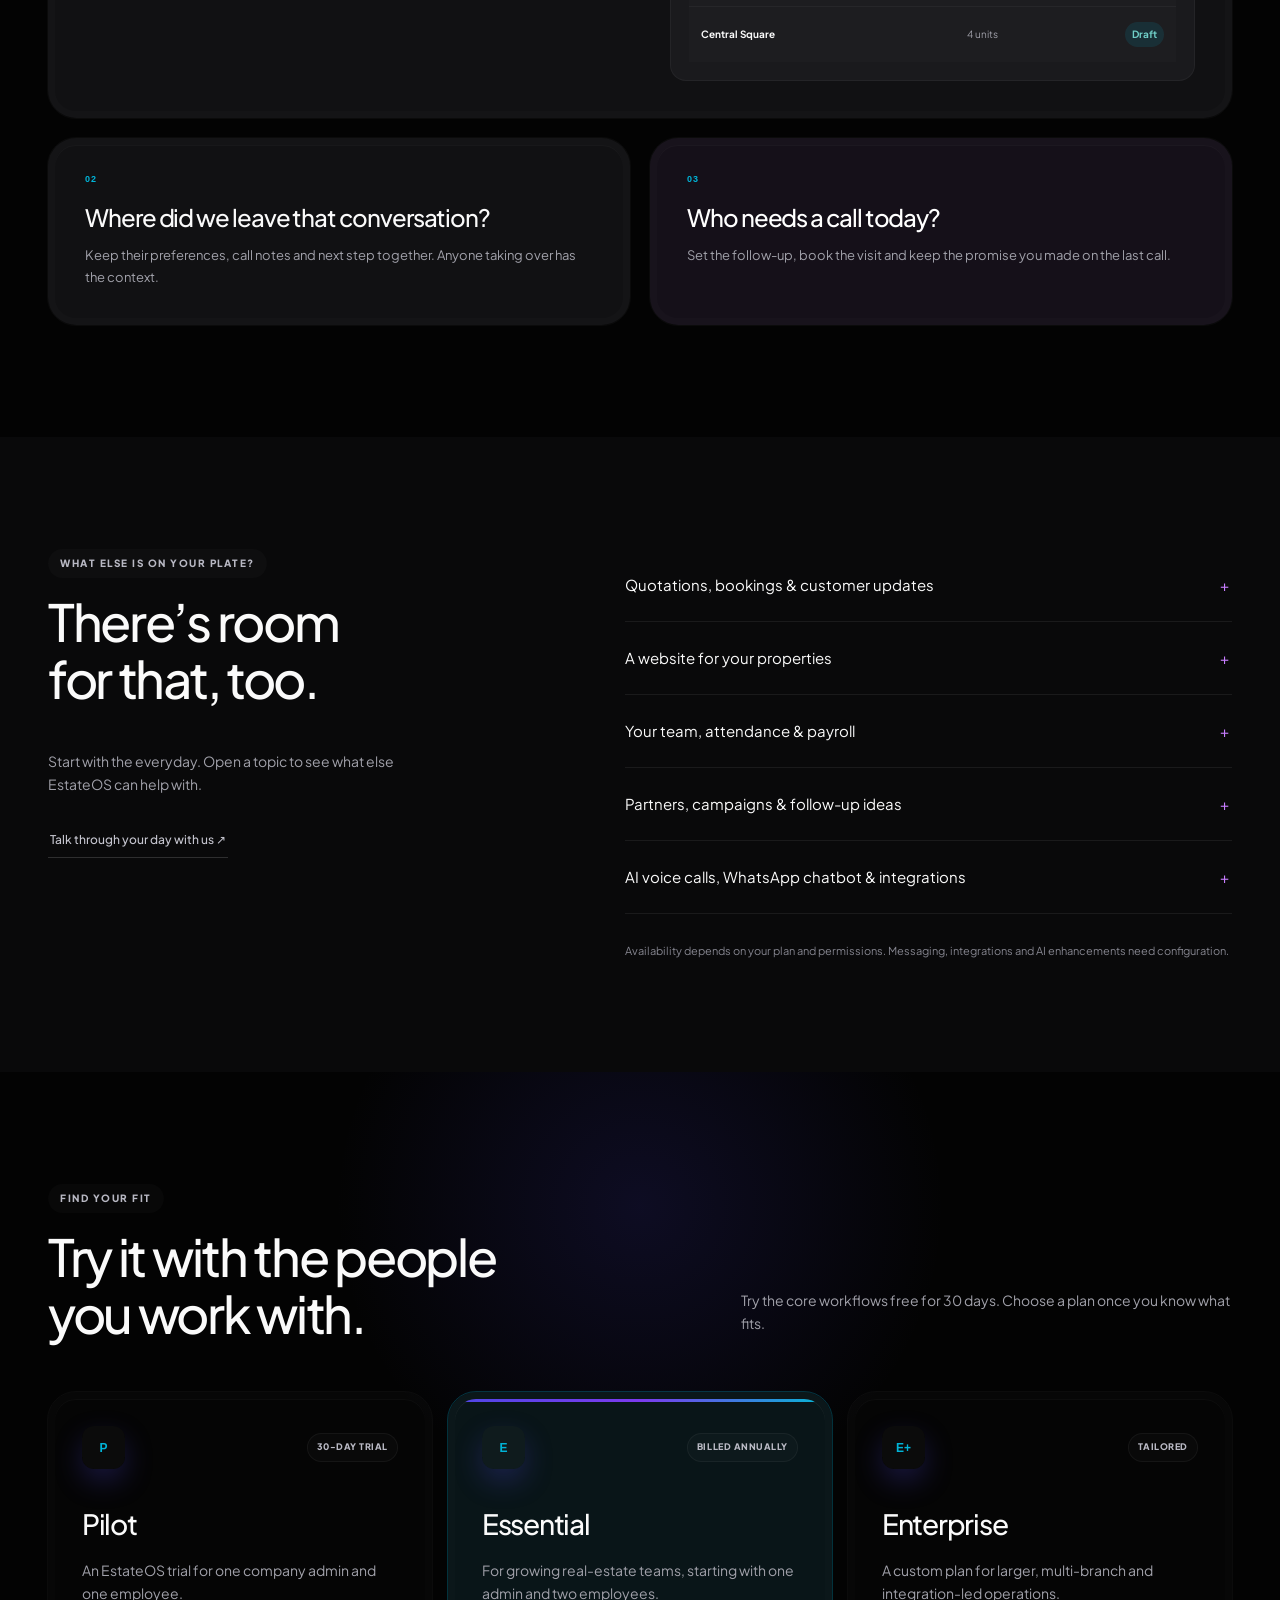
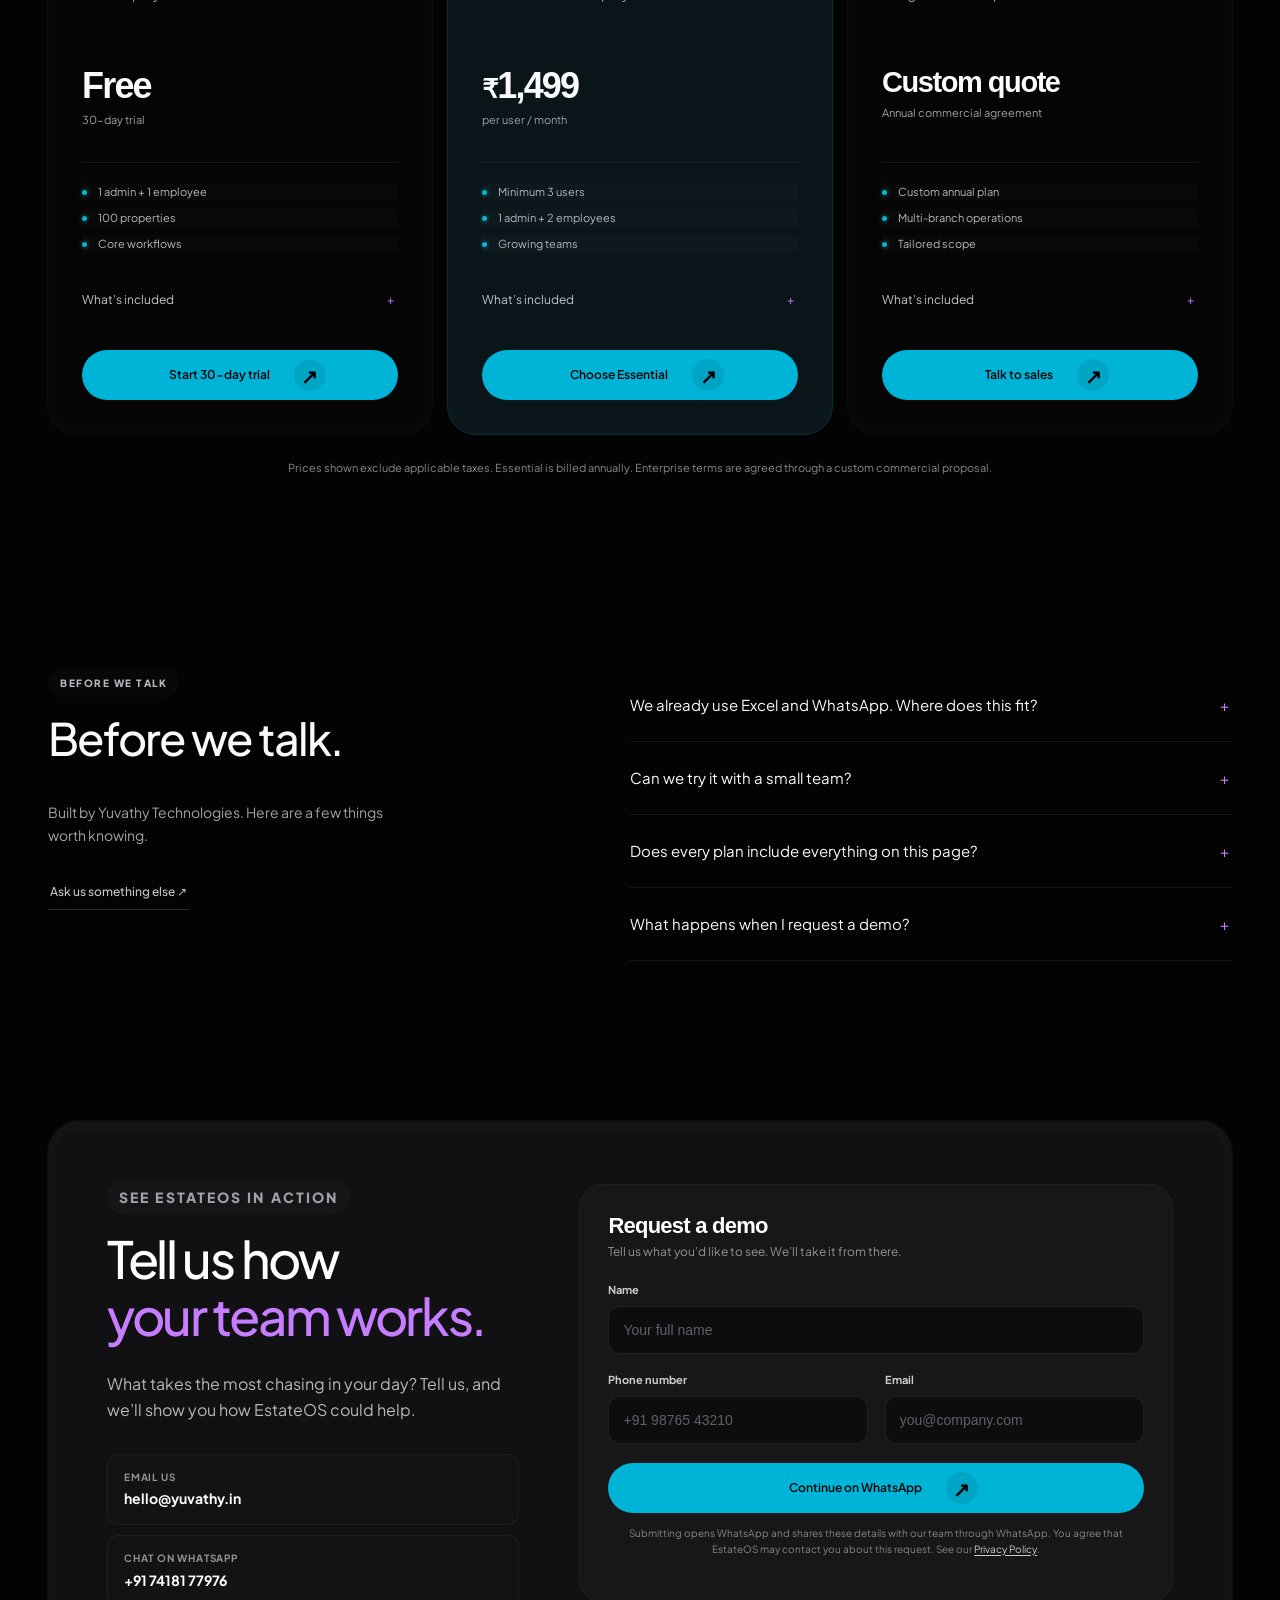
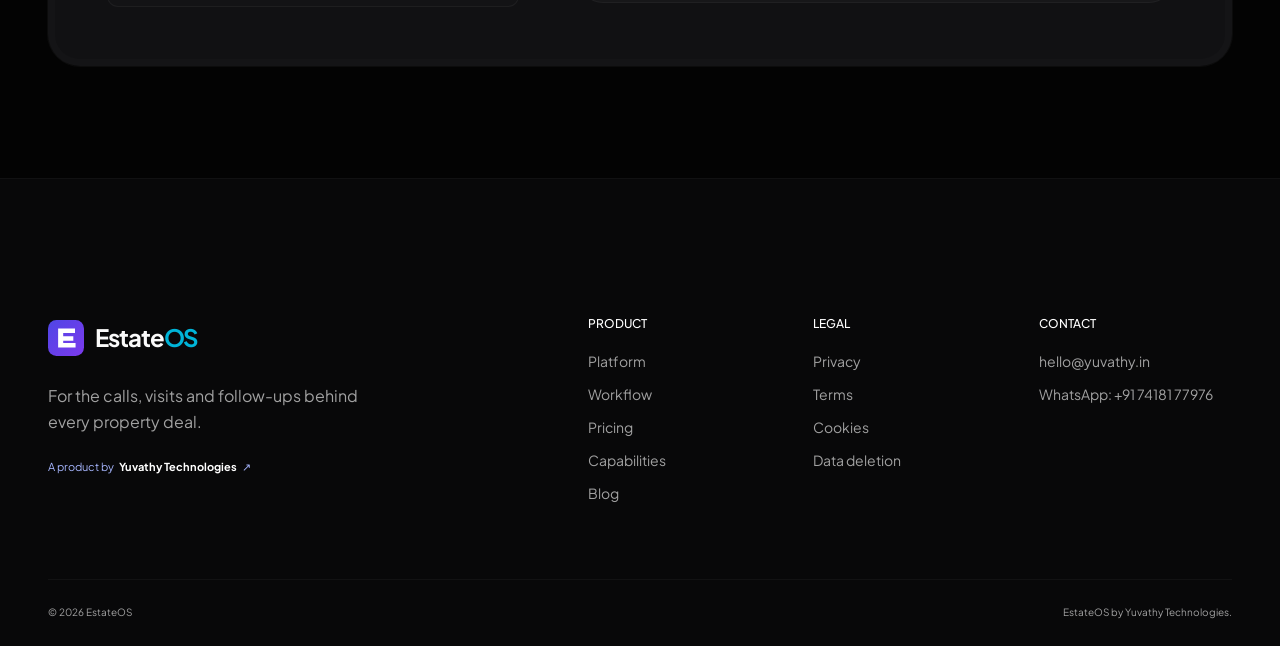
==== commit 8bf8b692: "Refine interaction motion and mobile navigation lifecycle" ====
--- a/index.html
+++ b/index.html
@@ -96,7 +96,7 @@
     <main id="main">
         <section class="hero" aria-labelledby="hero-title">
             <div class="container hero-grid">
-                <div class="hero-copy reveal">
+                <div class="hero-copy">
                     <p class="kicker">For the people behind every property</p><h1 id="hero-title">A busy day.<br>A dozen follow-ups.<br><em>You’ve got this.</em></h1>
                     <p class="hero-intro">Calls, visits, prices, promises. Keep the details in EstateOS, so you can focus on the people looking for their next property.</p>
                     <div class="hero-actions">
@@ -110,7 +110,7 @@
                     </div>
                 </div>
 
-                <div class="preview-shell reveal"><div class="preview-caption"><span>A DAY WITH ESTATEOS</span><span class="live-dot">The next thing to do</span></div><div class="product-window" aria-label="Illustrative EstateOS dashboard preview">
+                <div class="preview-shell"><div class="preview-caption"><span>A DAY WITH ESTATEOS</span><span class="live-dot">The next thing to do</span></div><div class="product-window" aria-label="Illustrative EstateOS dashboard preview">
                     <div class="window-top">
                         <div class="window-brand"><img class="brand-mark" src="/favicon.svg" alt="" width="32" height="32"><strong>EstateOS</strong></div>
                         <div class="window-tools" aria-hidden="true"><span></span><span></span></div>
@@ -144,12 +144,12 @@
 
         <section class="section platform" id="platform" aria-labelledby="platform-title">
             <div class="container">
-                <div class="section-heading reveal">
+                <div class="section-heading">
                     <div><p class="kicker">Sound familiar?</p><h2 id="platform-title">“Did anyone call<br>that buyer back?”</h2></div>
                     <p>Know what’s available, who spoke to the buyer and what happens next. Without asking the whole team.</p>
                 </div>
                 <div class="feature-grid">
-                    <article class="feature feature-wide reveal">
+                    <article class="feature feature-wide">
                         <div><span class="feature-number">01</span><h3>Is that property still available?</h3><p>Check the price, photos and availability before you call the buyer back.</p></div>
                         <div class="inventory-preview" aria-hidden="true">
                             <div class="inventory-toolbar"><i></i><span></span><span></span></div>
@@ -158,8 +158,8 @@
                             <div class="property-row"><b>Central Square</b><span>4 units</span><em>Draft</em></div>
                         </div>
                     </article>
-                    <article class="feature reveal"><span class="feature-number">02</span><h3>Where did we leave that conversation?</h3><p>Keep their preferences, call notes and next step together. Anyone taking over has the context.</p></article>
-                    <article class="feature feature-dark reveal"><span class="feature-number">03</span><h3>Who needs a call today?</h3><p>Set the follow-up, book the visit and keep the promise you made on the last call.</p></article>
+                    <article class="feature"><span class="feature-number">02</span><h3>Where did we leave that conversation?</h3><p>Keep their preferences, call notes and next step together. Anyone taking over has the context.</p></article>
+                    <article class="feature feature-dark"><span class="feature-number">03</span><h3>Who needs a call today?</h3><p>Set the follow-up, book the visit and keep the promise you made on the last call.</p></article>
 
                 </div>
             </div>
@@ -181,12 +181,12 @@
 
         <section class="section pricing" id="pricing" aria-labelledby="pricing-title">
             <div class="container">
-                <div class="section-heading reveal">
+                <div class="section-heading">
                     <div><p class="kicker">Find your fit</p><h2 id="pricing-title">Try it with the people<br>you work with.</h2></div>
                     <p>Try the core workflows free for 30 days. Choose a plan once you know what fits.</p>
                 </div>
                 <div class="pricing-grid">
-                    <article class="pricing-card reveal">
+                    <article class="pricing-card">
                         <div class="plan-topline"><span class="plan-icon" aria-hidden="true">P</span><span class="plan-status">30-day trial</span></div>
                         <h3>Pilot</h3>
                         <p class="plan-description">An EstateOS trial for one company admin and one employee.</p>
@@ -196,7 +196,7 @@
                         <a class="pricing-button plan-cta" href="#contact" data-plan="Pilot">Start 30-day trial <span class="cta-arrow" aria-hidden="true">↗</span></a>
                     </article>
 
-                    <article class="pricing-card pricing-card-featured reveal">
+                    <article class="pricing-card pricing-card-featured">
                         <div class="plan-topline"><span class="plan-icon" aria-hidden="true">E</span><span class="plan-status">Billed annually</span></div>
                         <h3>Essential</h3>
                         <p class="plan-description">For growing real-estate teams, starting with one admin and two employees.</p>
@@ -206,7 +206,7 @@
                         <a class="button plan-cta" href="#contact" data-plan="Essential">Choose Essential <span class="cta-arrow" aria-hidden="true">↗</span></a>
                     </article>
 
-                    <article class="pricing-card reveal">
+                    <article class="pricing-card">
                         <div class="plan-topline"><span class="plan-icon" aria-hidden="true">E+</span><span class="plan-status">Tailored</span></div>
                         <h3>Enterprise</h3>
                         <p class="plan-description">A custom plan for larger, multi-branch and integration-led operations.</p>
@@ -216,14 +216,14 @@
                         <a class="pricing-button plan-cta" href="#contact" data-plan="Enterprise">Talk to sales <span class="cta-arrow" aria-hidden="true">↗</span></a>
                     </article>
                 </div>
-                <p class="pricing-footnote reveal">Prices shown exclude applicable taxes. Essential is billed annually. Enterprise terms are agreed through a custom commercial proposal.</p>
+                <p class="pricing-footnote">Prices shown exclude applicable taxes. Essential is billed annually. Enterprise terms are agreed through a custom commercial proposal.</p>
             </div>
         </section>
 
         <section class="section everyday-questions" aria-labelledby="questions-title">
             <div class="container questions-layout">
-                <div class="reveal"><p class="kicker">Before we talk</p><h2 id="questions-title">Before we talk.</h2><p class="questions-intro">Built by Yuvathy Technologies. Here are a few things worth knowing.</p><a class="quiet-link" href="mailto:hello@yuvathy.in?subject=Question%20about%20EstateOS">Ask us something else ↗</a></div>
-                <div class="question-list reveal">
+                <div class=""><p class="kicker">Before we talk</p><h2 id="questions-title">Before we talk.</h2><p class="questions-intro">Built by Yuvathy Technologies. Here are a few things worth knowing.</p><a class="quiet-link" href="mailto:hello@yuvathy.in?subject=Question%20about%20EstateOS">Ask us something else ↗</a></div>
+                <div class="question-list">
                     <details><summary>We already use Excel and WhatsApp. Where does this fit?</summary><p>You can use EstateOS for shared property records, lead ownership and follow-ups, so those details are easier to find. In a demo, bring an example of how your team works today and we can walk through it together.</p></details>
                     <details><summary>Can we try it with a small team?</summary><p>The Pilot plan is a free 30-day trial for one company admin and one employee, with up to 100 properties. Use it to see how the core workflows fit your day before choosing a paid plan.</p></details>
                     <details><summary>Does every plan include everything on this page?</summary><p>No. Access depends on the plan and each person’s permissions. Messaging providers, integrations and AI enhancements also need configuration. Ask us to confirm the features you need before you choose a plan.</p></details>
@@ -233,7 +233,7 @@
         </section>
 
         <section class="contact" id="contact" aria-labelledby="contact-title">
-            <div class="container contact-card reveal">
+            <div class="container contact-card">
                 <div class="contact-intro">
                     <p class="kicker kicker-light">See EstateOS in action</p>
                     <h2 id="contact-title">Tell us how<br><em>your team works.</em></h2>
--- a/style.css
+++ b/style.css
@@ -33,10 +33,10 @@
 .logo span { color: #818cf8; }
 .main-nav { display: flex; align-items: center; gap: 34px; margin-left: auto; }
 .main-nav a { position: relative; color: var(--ink-soft); font-size: 14px; font-weight: 600; }
-.main-nav a::after { content: ""; position: absolute; right: 0; bottom: -7px; left: 0; height: 1px; background: var(--green); transform: scaleX(0); transform-origin: right; transition: transform .25s; }
-.main-nav a:hover::after { transform: scaleX(1); transform-origin: left; }
-.button { display: inline-flex; align-items: center; justify-content: center; gap: 14px; min-height: 50px; padding: 0 22px; border: 1px solid #6366f1; border-radius: 12px; background: linear-gradient(135deg, #4f46e5, #7c3aed); color: var(--white); font-size: 14px; font-weight: 700; box-shadow: 0 12px 32px rgba(79, 70, 229, .28); transition: background .25s, border-color .25s, transform .25s, box-shadow .25s; }
-.button:hover { border-color: #818cf8; background: linear-gradient(135deg, #4338ca, #6d28d9); box-shadow: 0 16px 38px rgba(79, 70, 229, .36); transform: translateY(-2px); }
+.main-nav a::after { content: ""; position: absolute; right: 0; bottom: -7px; left: 0; height: 1px; background: var(--green); transform: scaleX(0); transform-origin: right; transition: transform .25s; }@media (hover: hover) and (pointer: fine) {
+.main-nav a:hover::after { transform: scaleX(1); transform-origin: left; }}
+.button { display: inline-flex; align-items: center; justify-content: center; gap: 14px; min-height: 50px; padding: 0 22px; border: 1px solid #6366f1; border-radius: 12px; background: linear-gradient(135deg, #4f46e5, #7c3aed); color: var(--white); font-size: 14px; font-weight: 700; box-shadow: 0 12px 32px rgba(79, 70, 229, .28); transition: background .25s, border-color .25s, transform .25s, box-shadow .25s; }@media (hover: hover) and (pointer: fine) {
+.button:hover { border-color: #818cf8; background: linear-gradient(135deg, #4338ca, #6d28d9); box-shadow: 0 16px 38px rgba(79, 70, 229, .36); transform: translateY(-2px); }}
 .button-small { min-height: 42px; padding-inline: 18px; box-shadow: none; }
 .menu-button { display: none; align-items: center; gap: 10px; padding: 8px 0; border: 0; background: transparent; font-size: 13px; font-weight: 700; }
 .menu-button i, .menu-button i::after { display: block; width: 16px; height: 1px; background: currentColor; transition: transform .25s; }
@@ -165,8 +165,8 @@
 .plan-includes ul { display: grid; gap: 10px; margin: 0; padding: 0; list-style: none; }
 .plan-includes li { position: relative; padding-left: 23px; color: var(--ink-soft); font-size: 13px; }
 .plan-includes li::before { content: "\2713"; position: absolute; left: 0; color: #818cf8; font-weight: 800; }
-.pricing-button { display: inline-flex; align-items: center; justify-content: center; gap: 12px; min-height: 50px; margin-top: auto; padding: 0 20px; border: 1px solid rgba(129,140,248,.35); border-radius: 12px; background: rgba(99,102,241,.07); color: #e0e7ff; font-size: 13px; font-weight: 700; transition: border-color .2s, background .2s, transform .2s; }
-.pricing-button:hover { border-color: #818cf8; background: rgba(99,102,241,.14); transform: translateY(-2px); }
+.pricing-button { display: inline-flex; align-items: center; justify-content: center; gap: 12px; min-height: 50px; margin-top: auto; padding: 0 20px; border: 1px solid rgba(129,140,248,.35); border-radius: 12px; background: rgba(99,102,241,.07); color: #e0e7ff; font-size: 13px; font-weight: 700; transition: border-color .2s, background .2s, transform .2s; }@media (hover: hover) and (pointer: fine) {
+.pricing-button:hover { border-color: #818cf8; background: rgba(99,102,241,.14); transform: translateY(-2px); }}
 .pricing-card .button { width: 100%; margin-top: auto; }
 .pricing-footnote { max-width: 760px; margin: 25px auto 0; color: var(--muted); font-size: 11px; text-align: center; }
 
@@ -182,23 +182,23 @@
 .insights .section-heading > div:last-child { display: grid; justify-items: start; gap: 16px; }
 .insights .section-heading > div:last-child p { margin: 0; color: var(--muted); font-size: 17px; }
 .insight-grid { display: grid; grid-template-columns: repeat(3, minmax(0, 1fr)); gap: 16px; }
-.insight-card { min-width: 0; border: 1px solid var(--line); border-radius: var(--radius); background: rgba(255,255,255,.03); transition: border-color .25s, background .25s, transform .25s; }
-.insight-card:hover { border-color: rgba(129,140,248,.42); background: rgba(99,102,241,.07); transform: translateY(-4px); }
+.insight-card { min-width: 0; border: 1px solid var(--line); border-radius: var(--radius); background: rgba(255,255,255,.03); transition: border-color .25s, background .25s, transform .25s; }@media (hover: hover) and (pointer: fine) {
+.insight-card:hover { border-color: rgba(129,140,248,.42); background: rgba(99,102,241,.07); transform: translateY(-4px); }}
 .insight-card > a { min-height: 385px; display: flex; flex-direction: column; padding: 34px; }
 .insight-number { align-self: flex-start; padding: 8px 10px; border: 1px solid rgba(103,232,249,.18); border-radius: 8px; color: #67e8f9; font: 700 10px/1 "Manrope", sans-serif; }
 .insight-topic { margin: 58px 0 13px; color: #a5b4fc; font-size: 11px; font-weight: 700; letter-spacing: .04em; text-transform: uppercase; }
 .insight-card h3 { margin-bottom: 14px; font-size: 23px; line-height: 1.2; }
 .insight-card h3 + p { color: var(--muted); font-size: 14px; }
 .insight-link { display: inline-flex; align-items: center; gap: 10px; margin-top: auto; color: var(--ink-soft); font-size: 13px; font-weight: 700; }
-.insight-link i { color: var(--gold); font-style: normal; transition: transform .2s; }
-.insight-card:hover .insight-link i { transform: translateX(4px); }
+.insight-link i { color: var(--gold); font-style: normal; transition: transform .2s; }@media (hover: hover) and (pointer: fine) {
+.insight-card:hover .insight-link i { transform: translateX(4px); }}
 
 .contact { padding: 22px 0 110px; background: var(--paper); }
 .contact-card { display: grid; grid-template-columns: .82fr 1.18fr; align-items: center; gap: 72px; padding: 70px; border: 1px solid rgba(129,140,248,.22); border-radius: 24px; background: radial-gradient(circle at 90% 15%, rgba(6,182,212,.18), transparent 26%), linear-gradient(135deg, #312e81, #1e1b4b 55%, #0f172a); color: white; box-shadow: 0 34px 80px rgba(0,0,0,.35); }
 .contact-intro > p:not(.kicker) { max-width: 470px; margin: 26px 0 30px; color: rgba(255,255,255,.7); font-size: 16px; }
 .contact-channels { display: grid; gap: 10px; }
-.contact-channel { display: grid; gap: 2px; padding: 14px 16px; border: 1px solid rgba(255,255,255,.13); border-radius: 11px; background: rgba(255,255,255,.055); transition: border-color .2s, background .2s, transform .2s; }
-.contact-channel:hover { border-color: rgba(103,232,249,.48); background: rgba(255,255,255,.09); transform: translateY(-1px); }
+.contact-channel { display: grid; gap: 2px; padding: 14px 16px; border: 1px solid rgba(255,255,255,.13); border-radius: 11px; background: rgba(255,255,255,.055); transition: border-color .2s, background .2s, transform .2s; }@media (hover: hover) and (pointer: fine) {
+.contact-channel:hover { border-color: rgba(103,232,249,.48); background: rgba(255,255,255,.09); transform: translateY(-1px); }}
 .contact-channel span { color: rgba(255,255,255,.55); font-size: 10px; font-weight: 700; letter-spacing: .08em; text-transform: uppercase; }
 .contact-channel strong { font-size: 14px; }
 .demo-form { display: grid; grid-template-columns: repeat(2, minmax(0, 1fr)); gap: 17px; padding: 30px; border: 1px solid rgba(255,255,255,.14); border-radius: 18px; background: rgba(7,11,20,.78); box-shadow: 0 22px 55px rgba(0,0,0,.24); }
@@ -235,9 +235,8 @@
 .footer-bottom a { color: rgba(255,255,255,.82); transition: color .2s; }
 .footer-bottom a:hover { color: #67e8f9; }
 
-.reveal { opacity: 0; transform: translateY(18px); transition: opacity .65s ease, transform .65s ease; }
-.reveal.is-visible { opacity: 1; transform: none; }
-@media (prefers-reduced-motion: reduce) { html { scroll-behavior: auto; }.reveal { opacity: 1; transform: none; transition: none; }* { animation: none !important; transition-duration: .01ms !important; } }
+
+
 
 /* Legal pages */
 .legal-page { background: var(--paper); }
@@ -275,8 +274,8 @@
 .blog-listing-head h2 { margin: 0; font-size: 18px; }
 .blog-listing-head span { color: var(--muted); font-size: 12px; }
 .blog-grid { display: grid; grid-template-columns: repeat(3, minmax(0, 1fr)); gap: 17px; }
-.blog-card { min-width: 0; border: 1px solid var(--line); border-radius: var(--radius); background: rgba(255,255,255,.03); transition: transform .25s, border-color .25s, background .25s; }
-.blog-card:hover { border-color: rgba(129,140,248,.43); background: rgba(99,102,241,.07); transform: translateY(-4px); }
+.blog-card { min-width: 0; border: 1px solid var(--line); border-radius: var(--radius); background: rgba(255,255,255,.03); transition: transform .25s, border-color .25s, background .25s; }@media (hover: hover) and (pointer: fine) {
+.blog-card:hover { border-color: rgba(129,140,248,.43); background: rgba(99,102,241,.07); transform: translateY(-4px); }}
 .blog-card a { min-height: 455px; display: flex; flex-direction: column; padding: 34px; }
 .blog-card-mark { width: 46px; height: 46px; display: grid; place-items: center; border: 1px solid rgba(129,140,248,.28); border-radius: 13px; background: linear-gradient(135deg, rgba(79,70,229,.35), rgba(124,58,237,.16)); color: #c7d2fe; font: 700 11px/1 "Manrope", sans-serif; }
 .blog-card-meta { margin: 68px 0 14px; color: #a5b4fc; font-size: 11px; font-weight: 700; letter-spacing: .04em; text-transform: uppercase; }
@@ -330,7 +329,7 @@
 .article-related-head { display: flex; align-items: end; justify-content: space-between; gap: 30px; margin-bottom: 31px; }
 .article-related-head h2 { margin: 0; font-size: 32px; }
 .article-related-grid { display: grid; grid-template-columns: repeat(2, minmax(0, 1fr)); gap: 16px; }
-.related-card { min-width: 0; padding: 28px; border: 1px solid var(--line); border-radius: 16px; background: rgba(255,255,255,.025); transition: border-color .2s, transform .2s; }
-.related-card:hover { border-color: rgba(129,140,248,.4); transform: translateY(-3px); }
+.related-card { min-width: 0; padding: 28px; border: 1px solid var(--line); border-radius: 16px; background: rgba(255,255,255,.025); transition: border-color .2s, transform .2s; }@media (hover: hover) and (pointer: fine) {
+.related-card:hover { border-color: rgba(129,140,248,.4); transform: translateY(-3px); }}
 .related-card span { display: block; margin-bottom: 17px; color: #a5b4fc; font-size: 10px; font-weight: 700; letter-spacing: .06em; text-transform: uppercase; }
 .related-card h3 { margin: 0; font-size: 21px; line-height: 1.3; }
--- a/marketing.css
+++ b/marketing.css
@@ -1,9 +1,9 @@
 @font-face{font-family:'Plus Jakarta Sans';font-style:normal;font-weight:400 800;font-display:swap;src:url('/assets/fonts/plus-jakarta-sans-latin-variable.woff2') format('woff2')}
-:root{--ink:#fafafa;--ink-soft:#c5c5cf;--muted:#a1a1aa;--green:#00b4d8;--green-deep:#008aa6;--gold:#c77dff;--cream:#111113;--paper:#030303;--line:#ffffff12;--shadow:0 24px 90px #00000014;--curve:cubic-bezier(.22,.8,.25,1)}
-html{scroll-padding-top:125px}.marketing-page{font-family:'Plus Jakarta Sans',sans-serif}.marketing-page h1,.marketing-page h2,.marketing-page h3,.marketing-page .logo{font-family:inherit;font-weight:500;letter-spacing:-.045em}.marketing-page em{font-style:normal;color:var(--gold)}.container{width:min(1240px,calc(100% - 96px))}.section{padding:112px 0}.kicker{display:table;padding:6px 12px;border-radius:99px;background:#ffffff05;color:#b8b8c3;font-size:10px;letter-spacing:.15em;text-transform:uppercase}.site-header{inset:24px 0 auto;background:none;border:0;backdrop-filter:none;pointer-events:none;z-index:30}.site-header.scrolled{box-shadow:none;border:0}.nav-wrap{height:68px;border:1px solid #ffffff10;border-radius:99px;padding:10px 12px 10px 25px;background:#111113ed;backdrop-filter:blur(20px);pointer-events:auto;gap:26px}.logo{font-size:24px!important;font-weight:700!important}.logo span{color:var(--primary,#00b4d8)}.main-nav{gap:24px}.main-nav a{font-size:12px;font-weight:500;color:var(--muted)}.nav-cta{font-size:12px!important}.button,.pricing-button{border:0;border-radius:99px;background:#00b4d8;color:#030303;box-shadow:none;font-size:12px;font-weight:600;padding:8px 8px 8px 22px;gap:24px;transition:transform .6s var(--curve),background .6s var(--curve)}.button:hover,.pricing-button:hover{background:#34c8e5;color:#030303;box-shadow:none;transform:translateY(-2px)}.button:active,.pricing-button:active{transform:scale(.98)}.cta-arrow{width:32px;height:32px;display:grid;place-items:center;background:#03030315;border-radius:50%;font-size:20px;flex-shrink:0;transition:transform .6s var(--curve)}.button:hover .cta-arrow,.pricing-button:hover .cta-arrow{transform:translate(2px,-2px)}.quiet-link{font-size:12px;font-weight:500;border-color:#ffffff26}.hero{min-height:790px;padding:180px 0 100px;background:radial-gradient(ellipse at 83% 40%,#00b4d80a,transparent 44%),#030303}.hero-grid{grid-template-columns:1.06fr 1fr;gap:64px}.hero h1{font-size:clamp(46px,5.1vw,72px);line-height:1.08;margin-bottom:26px}.hero h1 em{background:none;color:#c77dff}.hero-intro{font-size:15px;line-height:1.9;color:#a1a1aa;max-width:490px}.hero .kicker{margin-bottom:25px}.hero-actions{gap:26px;margin-bottom:32px}.trust-row{font-size:10px;gap:12px}.trust-row span::before{color:#00b4d8}.preview-shell{padding:8px;background:#ffffff04;border:1px solid #ffffff0c;border-radius:30px;position:relative}.preview-caption{display:flex;justify-content:space-between;padding:15px 14px 22px;font-size:8px;letter-spacing:.08em;color:#9898a6}.live-dot{letter-spacing:0}.live-dot:before{content:'';display:inline-block;width:5px;height:5px;background:#00b4d8;border-radius:50%;margin-right:6px}.product-window{background:#101012;border:1px solid #ffffff0b;border-radius:22px;transform:none;box-shadow:none}.product-window::after{display:none}.window-top{background:#151517;border-color:#ffffff09;padding:20px}.brand-mark{background:#00b4d8;color:#030303;border-radius:9px}.window-brand strong{font-size:12px}.window-nav{background:#0b0b0d;border-color:#ffffff08}.window-nav i{background:#ffffff10;border-radius:4px}.window-nav i.active{background:#00b4d8}.window-main{padding:24px 18px}.window-heading h2{font-size:20px;letter-spacing:-.03em}.date-chip{background:#ffffff06;border-color:#ffffff09;font-size:8px}.metric-grid{gap:8px}.metric-grid article{padding:15px 10px;background:#19191c;border:1px solid #ffffff08;border-radius:13px}.metric-grid article>span{font-size:9px}.metric-grid strong{font-size:28px;font-weight:500}.metric-grid small{font-size:8px;color:#92929d}.pipeline-card{background:#171719;border-color:#ffffff08;border-radius:15px;padding:18px}.pipeline-head{font-size:11px}.pipeline-head span{color:#00b4d8}.pipeline-bars{gap:15px;height:100px}.pipeline-bars i{background:linear-gradient(0deg,#00b4d822,#00b4d8);border-radius:6px 6px 0 0}.pipeline-bars i:nth-child(even){background:linear-gradient(0deg,#c77dff22,#c77dff)}.pipeline-labels{font-size:8px}.preview-note{color:#777783;font-size:9px;margin:16px 12px 8px}.value-strip{background:#030303;border-block:1px solid #ffffff0b}.value-grid{padding-block:26px}.value-grid p{font-size:12px;color:#91919c}.value-grid div{font-size:11px}.value-grid div span{color:#00b4d8;font-size:9px}.section-heading{gap:80px;margin-bottom:50px}.section-heading h2,.workflow h2,.contact h2{font-size:clamp(34px,4vw,52px);line-height:1.12}.section-heading>p,.section-heading>div>p:not(.kicker){font-size:14px;color:#a1a1aa}.feature-grid{gap:20px;grid-template-columns:repeat(2,minmax(0,1fr))}.feature{border:7px solid #ffffff03;outline:1px solid #ffffff08;border-radius:28px;background:#111113;padding:30px;box-shadow:inset 0 1px #ffffff08}.feature-wide{grid-column:1/-1;grid-template-columns:1fr 1fr;gap:60px}.feature-number{font-size:9px;color:#00b4d8;letter-spacing:.1em}.feature h3{font-size:24px;max-width:360px}.feature p{font-size:13px;color:#a1a1aa}.feature-dark{background:#151019}.inventory-preview,.followup-card{background:#1a1a1d;border-color:#ffffff0b;box-shadow:none}.property-row,.property-row.active{background:#ffffff03;border-color:#ffffff0a}.property-row em{color:#70cfc8}.mini-pipeline i{background:#00b4d8}.mini-pipeline i:nth-child(2){background:#35a6c0}.mini-pipeline i:nth-child(3){background:#9973bb}.mini-pipeline i:nth-child(4){background:#c77dff}.team-stack i{background:#213137;border-color:#111113}.team-stack i:nth-child(2){background:#362541}.team-stack i:nth-child(3){background:#2d2d32}.sparkline span{background:#00b4d8}.capabilities{background:#09090a}.capability-layout{display:grid;grid-template-columns:repeat(2,minmax(0,1fr));gap:20px}.capability-shell{padding:7px;border-radius:29px;background:#ffffff03;outline:1px solid #ffffff08}.capability-core{height:100%;padding:36px;background:#131315;border-radius:22px;box-shadow:inset 0 1px #ffffff08}.capability-core h3{font-size:28px;line-height:1.2;margin:28px 0 20px}.capability-core p{font-size:13px;color:#a1a1aa;max-width:540px}.capability-spotlight{grid-column:1/-1}.capability-spotlight .capability-core{background:radial-gradient(ellipse at 100% 0,#00b4d813,transparent 60%),#131315;padding:44px}.capability-spotlight h3{font-size:36px}.journey-track{display:flex;align-items:center;gap:16px;margin:35px 0;flex-wrap:wrap}.journey-track span,.capability-tags span{padding:8px 13px;background:#ffffff04;border-radius:99px;font-size:10px;color:#c4c4cd}.journey-track i{font-style:normal;color:#00b4d8}.capability-tags{display:flex;gap:8px;flex-wrap:wrap;margin-top:30px}.intelligence-signal{display:flex;align-items:center;gap:15px;margin-top:26px;font-size:12px}.intelligence-signal>span{color:#c77dff;font-size:40px}.intelligence-signal small{display:block;color:#85858f;font-size:10px;margin-top:6px}.capability-note{font-size:11px;color:#85858f;margin:28px 0 0;max-width:780px}.workflow{background:#100d14}.workflow-copy>p{color:#a1a1aa}.workflow-list li{border-color:#ffffff10}.workflow-list li>span{color:#c77dff}.workflow-list p{color:#a1a1aa}.pricing-card{background:#ffffff03;border:7px solid #ffffff02;outline:1px solid #ffffff09;border-radius:28px;padding:27px;box-shadow:inset 0 1px #ffffff08}.pricing-card-featured{background:#091518;outline-color:#00b4d844;box-shadow:inset 0 1px #ffffff10}.pricing-card h3{font-size:28px}.plan-icon{background:#ffffff06;color:#00b4d8}.plan-status{background:#ffffff05;color:#babac5;border-color:#ffffff0c}.plan-price strong{font-size:36px;letter-spacing:-.05em}.pricing-card:last-child .plan-price strong{font-size:29px}.plan-summary span{background:#ffffff04;color:#b7b7c2;border-color:#ffffff0b}.plan-includes li:before{color:#00b4d8}.pricing-footnote{color:#888893}.principles{background:#09090a}.principle-grid h3{font-size:24px}.line-icon{color:#c77dff;border-color:#ffffff15}.principle-grid p{font-size:13px;color:#a1a1aa}.insight-card{background:#111113;border:7px solid #ffffff03;outline:1px solid #ffffff08;border-radius:28px}.insight-card>a{padding:28px}.insight-card h3{font-size:23px}.insight-number,.insight-link{color:#00b4d8}.insight-card p{font-size:12px;color:#a1a1aa}.contact{padding:80px 0 112px;background:#030303}.contact-card{background:#111113;border:7px solid #ffffff03;outline:1px solid #ffffff09;border-radius:32px;box-shadow:inset 0 1px #ffffff08;padding:52px;gap:60px}.contact-intro>p{font-size:14px;color:#a1a1aa}.contact-channel{border-color:#ffffff0b;background:#ffffff03}.demo-form{background:#171719;border:1px solid #ffffff0a;box-shadow:none;border-radius:24px;padding:28px}.demo-form input{background:#0d0d0f;border:1px solid #ffffff14;border-radius:12px;color:white}.demo-form input:focus{border-color:#00b4d8}.button-light{background:#00b4d8}.site-footer{background:#080809;border-top:1px solid #ffffff09}.footer-top{padding-block:64px}.footer-links h2{font-size:12px;letter-spacing:0}.footer-company{font-size:11px}.footer-bottom{border-color:#ffffff0a;font-size:10px}.reveal{transition:opacity .9s var(--curve),transform .9s var(--curve)}.menu-button i,.menu-button i:after{transition:transform .5s var(--curve)}
+:root{--ink:#fafafa;--ink-soft:#c5c5cf;--muted:#a1a1aa;--green:#00b4d8;--green-deep:#008aa6;--gold:#c77dff;--cream:#111113;--paper:#030303;--line:#ffffff12;--shadow:0 24px 90px #00000014;--curve:cubic-bezier(.23,1,.32,1);--motion-press:160ms;--motion-ui:200ms;--motion-menu:250ms}
+html{scroll-padding-top:125px}.marketing-page{font-family:'Plus Jakarta Sans',sans-serif}.marketing-page h1,.marketing-page h2,.marketing-page h3,.marketing-page .logo{font-family:inherit;font-weight:500;letter-spacing:-.045em}.marketing-page em{font-style:normal;color:var(--gold)}.container{width:min(1240px,calc(100% - 96px))}.section{padding:112px 0}.kicker{display:table;padding:6px 12px;border-radius:99px;background:#ffffff05;color:#b8b8c3;font-size:10px;letter-spacing:.15em;text-transform:uppercase}.site-header{inset:24px 0 auto;background:none;border:0;backdrop-filter:none;pointer-events:none;z-index:30}.site-header.scrolled{box-shadow:none;border:0}.nav-wrap{height:68px;border:1px solid #ffffff10;border-radius:99px;padding:10px 12px 10px 25px;background:#111113ed;backdrop-filter:blur(20px);pointer-events:auto;gap:26px}.logo{font-size:24px!important;font-weight:700!important}.logo span{color:var(--primary,#00b4d8)}.main-nav{gap:24px}.main-nav a{font-size:12px;font-weight:500;color:var(--muted)}.nav-cta{font-size:12px!important}.button,.pricing-button{border:0;border-radius:99px;background:#00b4d8;color:#030303;box-shadow:none;font-size:12px;font-weight:600;padding:8px 8px 8px 22px;gap:24px;transition:transform var(--motion-ui) var(--curve),background var(--motion-ui) var(--curve)}@media (hover: hover) and (pointer: fine) {.button:hover,.pricing-button:hover{background:#34c8e5;color:#030303;box-shadow:none;transform:translateY(-2px)}}.button:active,.pricing-button:active{transform:scale(.98)}.cta-arrow{width:32px;height:32px;display:grid;place-items:center;background:#03030315;border-radius:50%;font-size:20px;flex-shrink:0;transition:transform var(--motion-ui) var(--curve)}@media (hover: hover) and (pointer: fine) {.button:hover .cta-arrow,.pricing-button:hover .cta-arrow{transform:translate(2px,-2px)}}.quiet-link{font-size:12px;font-weight:500;border-color:#ffffff26}.hero{min-height:790px;padding:180px 0 100px;background:radial-gradient(ellipse at 83% 40%,#00b4d80a,transparent 44%),#030303}.hero-grid{grid-template-columns:1.06fr 1fr;gap:64px}.hero h1{font-size:clamp(46px,5.1vw,72px);line-height:1.08;margin-bottom:26px}.hero h1 em{background:none;color:#c77dff}.hero-intro{font-size:15px;line-height:1.9;color:#a1a1aa;max-width:490px}.hero .kicker{margin-bottom:25px}.hero-actions{gap:26px;margin-bottom:32px}.trust-row{font-size:10px;gap:12px}.trust-row span::before{color:#00b4d8}.preview-shell{padding:8px;background:#ffffff04;border:1px solid #ffffff0c;border-radius:30px;position:relative}.preview-caption{display:flex;justify-content:space-between;padding:15px 14px 22px;font-size:8px;letter-spacing:.08em;color:#9898a6}.live-dot{letter-spacing:0}.live-dot:before{content:'';display:inline-block;width:5px;height:5px;background:#00b4d8;border-radius:50%;margin-right:6px}.product-window{background:#101012;border:1px solid #ffffff0b;border-radius:22px;transform:none;box-shadow:none}.product-window::after{display:none}.window-top{background:#151517;border-color:#ffffff09;padding:20px}.brand-mark{background:#00b4d8;color:#030303;border-radius:9px}.window-brand strong{font-size:12px}.window-nav{background:#0b0b0d;border-color:#ffffff08}.window-nav i{background:#ffffff10;border-radius:4px}.window-nav i.active{background:#00b4d8}.window-main{padding:24px 18px}.window-heading h2{font-size:20px;letter-spacing:-.03em}.date-chip{background:#ffffff06;border-color:#ffffff09;font-size:8px}.metric-grid{gap:8px}.metric-grid article{padding:15px 10px;background:#19191c;border:1px solid #ffffff08;border-radius:13px}.metric-grid article>span{font-size:9px}.metric-grid strong{font-size:28px;font-weight:500}.metric-grid small{font-size:8px;color:#92929d}.pipeline-card{background:#171719;border-color:#ffffff08;border-radius:15px;padding:18px}.pipeline-head{font-size:11px}.pipeline-head span{color:#00b4d8}.pipeline-bars{gap:15px;height:100px}.pipeline-bars i{background:linear-gradient(0deg,#00b4d822,#00b4d8);border-radius:6px 6px 0 0}.pipeline-bars i:nth-child(even){background:linear-gradient(0deg,#c77dff22,#c77dff)}.pipeline-labels{font-size:8px}.preview-note{color:#777783;font-size:9px;margin:16px 12px 8px}.value-strip{background:#030303;border-block:1px solid #ffffff0b}.value-grid{padding-block:26px}.value-grid p{font-size:12px;color:#91919c}.value-grid div{font-size:11px}.value-grid div span{color:#00b4d8;font-size:9px}.section-heading{gap:80px;margin-bottom:50px}.section-heading h2,.workflow h2,.contact h2{font-size:clamp(34px,4vw,52px);line-height:1.12}.section-heading>p,.section-heading>div>p:not(.kicker){font-size:14px;color:#a1a1aa}.feature-grid{gap:20px;grid-template-columns:repeat(2,minmax(0,1fr))}.feature{border:7px solid #ffffff03;outline:1px solid #ffffff08;border-radius:28px;background:#111113;padding:30px;box-shadow:inset 0 1px #ffffff08}.feature-wide{grid-column:1/-1;grid-template-columns:1fr 1fr;gap:60px}.feature-number{font-size:9px;color:#00b4d8;letter-spacing:.1em}.feature h3{font-size:24px;max-width:360px}.feature p{font-size:13px;color:#a1a1aa}.feature-dark{background:#151019}.inventory-preview,.followup-card{background:#1a1a1d;border-color:#ffffff0b;box-shadow:none}.property-row,.property-row.active{background:#ffffff03;border-color:#ffffff0a}.property-row em{color:#70cfc8}.mini-pipeline i{background:#00b4d8}.mini-pipeline i:nth-child(2){background:#35a6c0}.mini-pipeline i:nth-child(3){background:#9973bb}.mini-pipeline i:nth-child(4){background:#c77dff}.team-stack i{background:#213137;border-color:#111113}.team-stack i:nth-child(2){background:#362541}.team-stack i:nth-child(3){background:#2d2d32}.sparkline span{background:#00b4d8}.capabilities{background:#09090a}.capability-layout{display:grid;grid-template-columns:repeat(2,minmax(0,1fr));gap:20px}.capability-shell{padding:7px;border-radius:29px;background:#ffffff03;outline:1px solid #ffffff08}.capability-core{height:100%;padding:36px;background:#131315;border-radius:22px;box-shadow:inset 0 1px #ffffff08}.capability-core h3{font-size:28px;line-height:1.2;margin:28px 0 20px}.capability-core p{font-size:13px;color:#a1a1aa;max-width:540px}.capability-spotlight{grid-column:1/-1}.capability-spotlight .capability-core{background:radial-gradient(ellipse at 100% 0,#00b4d813,transparent 60%),#131315;padding:44px}.capability-spotlight h3{font-size:36px}.journey-track{display:flex;align-items:center;gap:16px;margin:35px 0;flex-wrap:wrap}.journey-track span,.capability-tags span{padding:8px 13px;background:#ffffff04;border-radius:99px;font-size:10px;color:#c4c4cd}.journey-track i{font-style:normal;color:#00b4d8}.capability-tags{display:flex;gap:8px;flex-wrap:wrap;margin-top:30px}.intelligence-signal{display:flex;align-items:center;gap:15px;margin-top:26px;font-size:12px}.intelligence-signal>span{color:#c77dff;font-size:40px}.intelligence-signal small{display:block;color:#85858f;font-size:10px;margin-top:6px}.capability-note{font-size:11px;color:#85858f;margin:28px 0 0;max-width:780px}.workflow{background:#100d14}.workflow-copy>p{color:#a1a1aa}.workflow-list li{border-color:#ffffff10}.workflow-list li>span{color:#c77dff}.workflow-list p{color:#a1a1aa}.pricing-card{background:#ffffff03;border:7px solid #ffffff02;outline:1px solid #ffffff09;border-radius:28px;padding:27px;box-shadow:inset 0 1px #ffffff08}.pricing-card-featured{background:#091518;outline-color:#00b4d844;box-shadow:inset 0 1px #ffffff10}.pricing-card h3{font-size:28px}.plan-icon{background:#ffffff06;color:#00b4d8}.plan-status{background:#ffffff05;color:#babac5;border-color:#ffffff0c}.plan-price strong{font-size:36px;letter-spacing:-.05em}.pricing-card:last-child .plan-price strong{font-size:29px}.plan-summary span{background:#ffffff04;color:#b7b7c2;border-color:#ffffff0b}.plan-includes li:before{color:#00b4d8}.pricing-footnote{color:#888893}.principles{background:#09090a}.principle-grid h3{font-size:24px}.line-icon{color:#c77dff;border-color:#ffffff15}.principle-grid p{font-size:13px;color:#a1a1aa}.insight-card{background:#111113;border:7px solid #ffffff03;outline:1px solid #ffffff08;border-radius:28px}.insight-card>a{padding:28px}.insight-card h3{font-size:23px}.insight-number,.insight-link{color:#00b4d8}.insight-card p{font-size:12px;color:#a1a1aa}.contact{padding:80px 0 112px;background:#030303}.contact-card{background:#111113;border:7px solid #ffffff03;outline:1px solid #ffffff09;border-radius:32px;box-shadow:inset 0 1px #ffffff08;padding:52px;gap:60px}.contact-intro>p{font-size:14px;color:#a1a1aa}.contact-channel{border-color:#ffffff0b;background:#ffffff03}.demo-form{background:#171719;border:1px solid #ffffff0a;box-shadow:none;border-radius:24px;padding:28px}.demo-form input{background:#0d0d0f;border:1px solid #ffffff14;border-radius:12px;color:white}.demo-form input:focus{border-color:#00b4d8}.button-light{background:#00b4d8}.site-footer{background:#080809;border-top:1px solid #ffffff09}.footer-top{padding-block:64px}.footer-links h2{font-size:12px;letter-spacing:0}.footer-company{font-size:11px}.footer-bottom{border-color:#ffffff0a;font-size:10px}.menu-button i,.menu-button i:after{transition:transform var(--motion-press) var(--curve)}
 @media(min-width:861px) and (max-width:1100px){.nav-wrap{gap:18px}.main-nav{gap:15px}.hero-grid{grid-template-columns:1fr 1fr;gap:30px}.hero h1{font-size:52px}.metric-grid small{font-size:7px}.contact-card{gap:30px;padding:32px}}
-@media(max-width:860px){.container{width:calc(100% - 32px)}.site-header{top:16px}.nav-wrap{padding:8px 18px;height:62px}.menu-button{min-width:44px;min-height:44px;justify-content:center}.menu-button>span{display:none}.nav-cta{margin-left:auto}.main-nav{inset:94px 16px 16px;padding:42px 30px;border-radius:26px;background:#111113f5;backdrop-filter:blur(24px);align-content:center;gap:10px;visibility:hidden;transition:opacity .6s var(--curve),transform .6s var(--curve),visibility .6s}.main-nav.open{visibility:visible}.main-nav a{font-size:25px;font-weight:500;border:0;transform:translateY(15px);transition:transform .7s var(--curve);padding:12px 0}.main-nav.open a{transform:none}.main-nav a:nth-child(2){transition-delay:40ms}.main-nav a:nth-child(3){transition-delay:80ms}.main-nav a:nth-child(4){transition-delay:120ms}.main-nav a:nth-child(5){transition-delay:160ms}.main-nav a:nth-child(6){transition-delay:200ms}.hero{padding:140px 0 65px;min-height:auto}.hero-grid{grid-template-columns:1fr;gap:48px}.hero h1{font-size:clamp(43px,8vw,64px)}.hero-intro{max-width:580px}.preview-shell{width:100%;max-width:650px}.product-window{max-width:none}.section{padding:80px 0}.section-heading{gap:22px}.feature-grid,.capability-layout{grid-template-columns:1fr}.feature-wide,.capability-spotlight{grid-column:auto}.feature{padding:26px}.capability-core,.capability-spotlight .capability-core{padding:28px}.capability-spotlight h3{font-size:30px}.contact{padding:40px 0 80px}.contact-card{padding:25px;gap:35px}.pricing-card{padding:28px}.value-grid{gap:18px}.value-grid p{grid-column:1/-1}.contact h2{font-size:36px}.demo-form{padding:22px}.hero-actions{flex-wrap:wrap;gap:18px}.trust-row{max-width:330px;line-height:1.8}.window-heading h2{font-size:18px}.window-main{padding:20px 12px}.metric-grid strong{font-size:25px}.metric-grid article{padding:12px 8px}.metric-grid article>span{font-size:8px}.metric-grid small{font-size:7px}.journey-track{gap:8px}.journey-track span{font-size:9px;padding:7px 10px}.preview-caption{font-size:7px;padding-inline:8px}.section-heading h2{font-size:37px}}
-@media(prefers-reduced-motion:reduce){html{scroll-behavior:auto}*,*::before,*::after{animation:none!important;transition:none!important}.reveal{opacity:1;transform:none}}
+@media(max-width:860px){.container{width:calc(100% - 32px)}.site-header{top:16px}.nav-wrap{padding:8px 18px;height:62px}.menu-button{min-width:44px;min-height:44px;justify-content:center}.menu-button>span{display:none}.nav-cta{margin-left:auto}.main-nav{inset:94px 16px 16px;padding:42px 30px;border-radius:26px;background:#111113f5;backdrop-filter:blur(24px);align-content:center;gap:10px;visibility:hidden;transition:opacity var(--motion-menu) var(--curve),transform var(--motion-menu) var(--curve),visibility var(--motion-menu)}.main-nav.open{visibility:visible}.main-nav a{font-size:25px;font-weight:500;border:0;transform:translateY(15px);transition:transform var(--motion-menu) var(--curve);padding:12px 0}.main-nav.open a{transform:none}.hero{padding:140px 0 65px;min-height:auto}.hero-grid{grid-template-columns:1fr;gap:48px}.hero h1{font-size:clamp(43px,8vw,64px)}.hero-intro{max-width:580px}.preview-shell{width:100%;max-width:650px}.product-window{max-width:none}.section{padding:80px 0}.section-heading{gap:22px}.feature-grid,.capability-layout{grid-template-columns:1fr}.feature-wide,.capability-spotlight{grid-column:auto}.feature{padding:26px}.capability-core,.capability-spotlight .capability-core{padding:28px}.capability-spotlight h3{font-size:30px}.contact{padding:40px 0 80px}.contact-card{padding:25px;gap:35px}.pricing-card{padding:28px}.value-grid{gap:18px}.value-grid p{grid-column:1/-1}.contact h2{font-size:36px}.demo-form{padding:22px}.hero-actions{flex-wrap:wrap;gap:18px}.trust-row{max-width:330px;line-height:1.8}.window-heading h2{font-size:18px}.window-main{padding:20px 12px}.metric-grid strong{font-size:25px}.metric-grid article{padding:12px 8px}.metric-grid article>span{font-size:8px}.metric-grid small{font-size:7px}.journey-track{gap:8px}.journey-track span{font-size:9px;padding:7px 10px}.preview-caption{font-size:7px;padding-inline:8px}.section-heading h2{font-size:37px}}
+
 .marketing-page .pricing,.marketing-page .insights{background:#030303}.marketing-page .feature-wide{background:#111113}
 @media(max-width:860px){.nav-wrap{backdrop-filter:none}.main-nav{z-index:31}.menu-button{position:relative;z-index:32}}
 
@@ -31,7 +31,7 @@
 .question-list details { border-bottom: 1px solid #ffffff12; }
 .question-list summary { cursor: pointer; padding: 24px 32px 24px 0; font-size: 15px; line-height: 1.6; list-style: none; position: relative; }
 .question-list summary::-webkit-details-marker { display: none; }
-.question-list summary::after { content: '+'; position: absolute; right: 3px; top: 24px; color: #c77dff; transition: transform .5s var(--curve); }
+.question-list summary::after { content: '+'; position: absolute; right: 3px; top: 24px; color: #c77dff; transition: transform var(--motion-press) var(--curve); }
 .question-list details[open] summary::after { transform: rotate(45deg); }
 .question-list details p { margin: 0; padding: 0 26px 26px 0; color: #a1a1aa; font-size: 13px; line-height: 1.9; }
 @media (max-width: 860px) {
@@ -67,7 +67,7 @@
 .marketing-page .pricing-card { display: flex; flex-direction: column; }
 .marketing-page .plan-cta { margin-top: auto; }
 .marketing-page .everyday-questions { padding-block: 80px; }
-.marketing-page .reveal { opacity: 1; transform: none; transition: none; }
+
 @media (max-width: 860px) {
   .marketing-page .section { padding-block: 56px; }
   .marketing-page .feature-wide { grid-template-columns: minmax(0, 1fr); gap: 24px; }
@@ -88,3 +88,39 @@
 }
 .integration-options { padding: 0 20px 20px; margin: 0; color: #a1a1aa; font-size: 13px; line-height: 1.9; }
 .enterprise-integration-note { color: #a1a1aa; font-size: 11px; line-height: 1.7; margin: 12px 0 20px; }
+
+/* Interaction feedback shares one short timing scale across every page. */
+.button:active, .pricing-button:active { transition-duration: var(--motion-press); }
+.plan-includes summary { position: relative; list-style: none; padding-right: 28px; }
+.plan-includes summary::-webkit-details-marker { display: none; }
+.plan-includes summary::after { content: '+'; position: absolute; right: 4px; color: #c77dff; transition: transform var(--motion-press) var(--curve); }
+.plan-includes[open] summary::after { transform: rotate(45deg); }
+.demo-form { transition: border-color var(--motion-ui) var(--curve); }
+.demo-form.plan-selected { border-color: #00b4d8; }
+.demo-form.plan-selected #demo-form-title { color: #65cddd; }
+@media (prefers-reduced-motion: reduce) {
+  html { scroll-behavior: auto; }
+  .button, .pricing-button, .cta-arrow, .blog-card, .related-card,
+  .contact-channel, .insight-card, .insight-link i,
+  .main-nav, .main-nav a, .main-nav a::after,
+  .menu-button i, .menu-button i::after,
+  .question-list summary::after, .plan-includes summary::after {
+    transform: none !important;
+    transition: opacity 150ms var(--curve), color 150ms var(--curve), background-color 150ms var(--curve) !important;
+  }
+  .menu-button[aria-expanded="true"] i { transform: rotate(45deg) !important; }
+  .menu-button[aria-expanded="true"] i::after { transform: rotate(-90deg) !important; }
+  .question-list details[open] summary::after,
+  .plan-includes[open] summary::after { content: '−'; }
+}
+
+/* Keep the hamburger morph transform-only; no jumping pseudo-element offsets. */
+.menu-button i::after { top: 0; transform: translateY(5px); }
+.menu-button[aria-expanded="true"] i::after { top: 0; transform: rotate(-90deg); }
+.main-nav a:focus-visible::after { transform: scaleX(1); }
+@media (prefers-reduced-motion: reduce) {
+  .menu-button i::after { transform: translateY(5px) !important; }
+  .menu-button[aria-expanded="true"] i::after { transform: rotate(-90deg) !important; }
+  .main-nav a::after { transform: scaleX(1) !important; opacity: 0; }
+  .main-nav a:hover::after, .main-nav a:focus-visible::after { opacity: 1; }
+}
